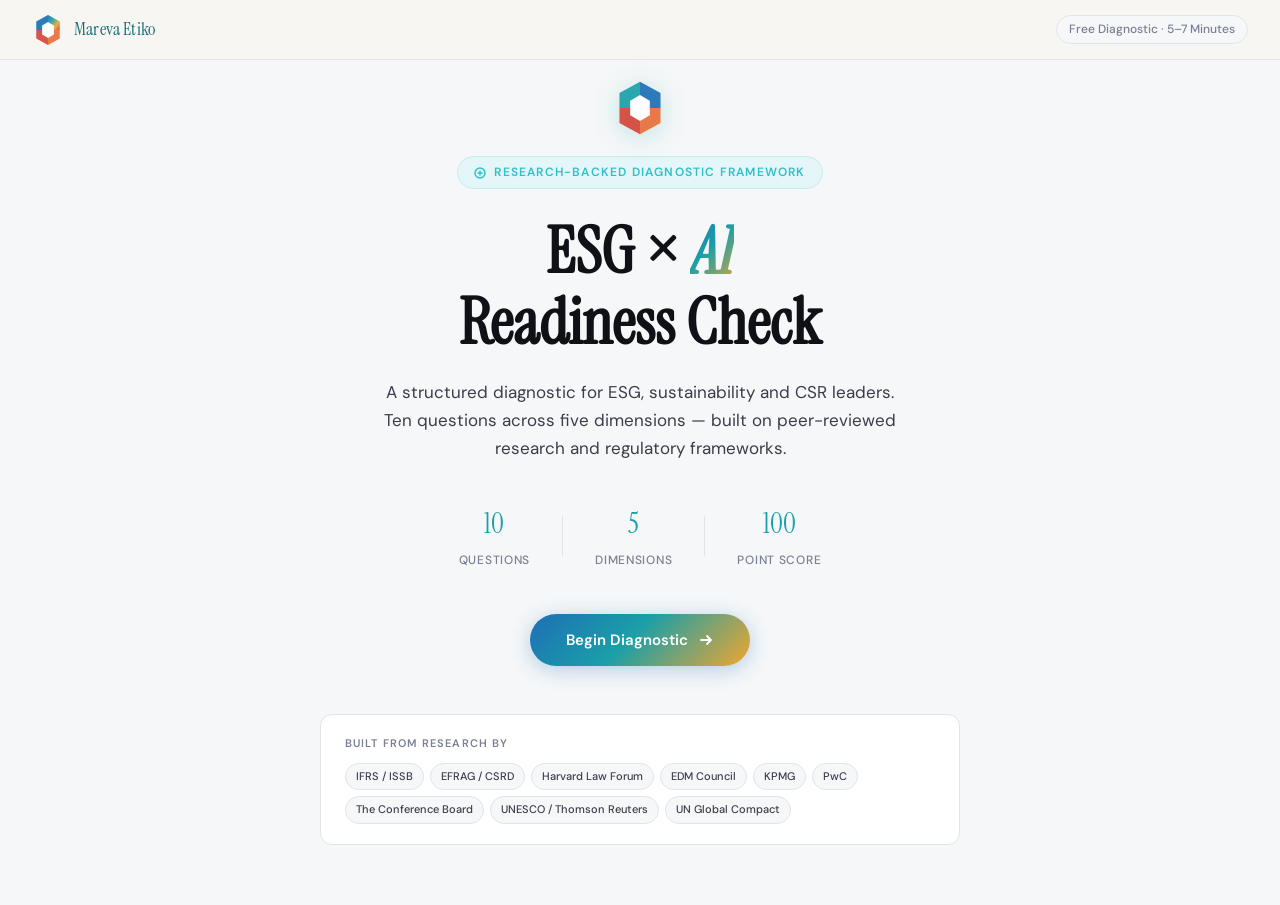
==== index.html @ 17d23d25 "Update print statement to reflect farewell message" ====
<!DOCTYPE html>
<html lang="en">
<head>
<meta charset="UTF-8">
<meta name="viewport" content="width=device-width, initial-scale=1.0">
<title>ESG × AI Readiness Diagnostic | Mareva Etiko</title>
<link rel="preconnect" href="https://fonts.googleapis.com">
<link rel="preconnect" href="https://fonts.gstatic.com" crossorigin>
<link href="https://fonts.googleapis.com/css2?family=Instrument+Serif:ital@0;1&family=DM+Sans:wght@300;400;500;600&display=swap" rel="stylesheet">
<style>
 :root {
   /* Mareva Etiko brand palette extracted from logo */
   --me-teal:    #1a9fa8;
   --me-blue:    #1e6fb5;
   --me-orange:  #e8703a;
   --me-red:     #d63c2f;
   --me-amber:   #f0a630;
 
   --ink:        #0f1117;
   --ink-soft:   #3a3d4a;
   --ink-muted:  #7a7f92;
   --bg:         #f5f7f8;
   --bg-card:    #ffffff;
 
   --accent:       #126e75;
   --accent-mid:   #1a9fa8;
   --accent-light: #2fc0cb;
   --accent-pale:  #e4f6f7;
   --accent-pale2: #c2ecee;
 
   --warm:         #d4611a;
   --warm-mid:     #e8703a;
   --warm-pale:    #fdf0e8;
   --warm-pale2:   #f9d4bc;
 
   --gold:      #d48a0c;
   --gold-pale: #fdf6dc;
   --red:       #d63c2f;
   --red-pale:  #fdf0ee;
 
   --border:      #e0e4e8;
   --border-soft: #eaecef;
   --radius:    12px;
   --radius-sm: 8px;
   --shadow:    0 2px 16px rgba(15,17,23,0.07);
   --shadow-lg: 0 8px 40px rgba(15,17,23,0.12);
 
   --grad: linear-gradient(135deg, #1e6fb5 0%, #1a9fa8 45%, #f0a630 100%);
   --grad-warm: linear-gradient(135deg, #f0a630 0%, #e8703a 60%, #d63c2f 100%);
 }
 
 *, *::before, *::after { box-sizing: border-box; margin: 0; padding: 0; }
 
 body {
   font-family: 'DM Sans', sans-serif;
   background: var(--bg);
   color: var(--ink);
   min-height: 100vh;
   line-height: 1.6;
   -webkit-font-smoothing: antialiased;
 }
 
 /* ─── NAV ─── */
 nav {
   position: fixed; top: 0; left: 0; right: 0; z-index: 100;
   background: rgba(247,246,242,0.92);
   backdrop-filter: blur(12px);
   border-bottom: 1px solid var(--border);
   padding: 0 32px;
   height: 60px;
   display: flex; align-items: center; justify-content: space-between;
 }
 .nav-logo-wrap {
   display: flex; align-items: center; gap: 10px;
 }
 .nav-logo {
   font-family: 'Instrument Serif', serif;
   font-size: 18px;
   color: var(--accent);
   letter-spacing: 0.01em;
 }
 .nav-badge {
   font-size: 12px;
   font-weight: 500;
   color: var(--ink-muted);
   background: var(--bg);
   border: 1px solid var(--border);
   padding: 4px 12px;
   border-radius: 20px;
 }
 
 /* ─── SCREENS ─── */
 .screen { display: none; min-height: 100vh; padding-top: 60px; }
 .screen.active { display: flex; flex-direction: column; }
 
 /* ─── LANDING ─── */
 #screen-landing {
   align-items: center; justify-content: center;
   padding: 80px 24px 60px;
 }
 .landing-inner {
   max-width: 640px; width: 100%; text-align: center;
 }
 .landing-logo-mark {
   display: flex; justify-content: center; margin-bottom: 20px;
 }
 .landing-logo-mark svg {
   filter: drop-shadow(0 4px 12px rgba(26,159,168,0.25));
 }
 .landing-eyebrow {
   display: inline-flex; align-items: center; gap: 8px;
   font-size: 12px; font-weight: 600; letter-spacing: 0.1em;
   text-transform: uppercase; color: var(--accent-light);
   background: var(--accent-pale); border: 1px solid var(--accent-pale2);
   padding: 6px 16px; border-radius: 20px; margin-bottom: 28px;
 }
 .landing-title {
   font-family: 'Instrument Serif', serif;
   font-size: clamp(40px, 7vw, 64px);
   line-height: 1.1;
   color: var(--ink);
   margin-bottom: 20px;
 }
 .landing-title em { font-style: italic; color: var(--accent-mid); background: var(--grad); -webkit-background-clip: text; -webkit-text-fill-color: transparent; background-clip: text; }
 .landing-subtitle {
   font-size: 17px;
   color: var(--ink-soft);
   max-width: 520px;
   margin: 0 auto 40px;
   line-height: 1.65;
 }
 .landing-stats {
   display: flex; justify-content: center; gap: 32px; flex-wrap: wrap;
   margin-bottom: 44px;
 }
 .stat {
   display: flex; flex-direction: column; align-items: center; gap: 4px;
 }
 .stat-num {
   font-family: 'Instrument Serif', serif;
   font-size: 28px; color: var(--accent-mid);
 }
 .stat-label { font-size: 12px; color: var(--ink-muted); font-weight: 500; text-transform: uppercase; letter-spacing: 0.06em; }
 .stat-divider { width: 1px; height: 40px; background: var(--border); align-self: center; }
 
 .btn-primary {
   display: inline-flex; align-items: center; gap: 10px;
   background: var(--grad);
   color: #fff;
   font-family: 'DM Sans', sans-serif;
   font-size: 15px; font-weight: 600;
   padding: 16px 36px; border-radius: 50px;
   border: none; cursor: pointer;
   transition: opacity 0.2s, transform 0.15s, box-shadow 0.2s;
   box-shadow: 0 4px 20px rgba(26,111,181,0.3);
   text-decoration: none;
 }
 .btn-primary:hover { opacity: 0.88; transform: translateY(-1px); box-shadow: 0 6px 28px rgba(26,111,181,0.38); }
 .btn-primary svg { transition: transform 0.2s; }
 .btn-primary:hover svg { transform: translateX(3px); }
 
 .landing-research {
   margin-top: 48px;
   padding: 20px 24px;
   background: var(--bg-card);
   border: 1px solid var(--border);
   border-radius: var(--radius);
   text-align: left;
 }
 .landing-research-label {
   font-size: 11px; font-weight: 600; letter-spacing: 0.1em;
   text-transform: uppercase; color: var(--ink-muted); margin-bottom: 10px;
 }
 .source-pills { display: flex; flex-wrap: wrap; gap: 6px; }
 .source-pill {
   font-size: 11px; font-weight: 500;
   background: var(--bg); border: 1px solid var(--border);
   color: var(--ink-soft);
   padding: 4px 10px; border-radius: 20px;
 }
 
 /* ─── QUIZ ─── */
 #screen-quiz {
   align-items: center; justify-content: center;
   padding: 80px 24px 60px;
 }
 .quiz-shell {
   max-width: 680px; width: 100%;
 }
 .quiz-progress-bar-wrap {
   margin-bottom: 32px;
 }
 .quiz-progress-meta {
   display: flex; justify-content: space-between; align-items: center;
   margin-bottom: 10px;
 }
 .quiz-progress-label {
   font-size: 13px; font-weight: 600; color: var(--ink-muted);
   text-transform: uppercase; letter-spacing: 0.07em;
 }
 .quiz-progress-count {
   font-family: 'Instrument Serif', serif;
   font-size: 22px; color: var(--accent);
 }
 .progress-track {
   height: 4px; background: var(--border); border-radius: 2px; overflow: hidden;
 }
 .progress-fill {
   height: 100%; background: var(--grad); border-radius: 2px;
   transition: width 0.4s ease;
 }
 
 .quiz-card {
   background: var(--bg-card);
   border: 1px solid var(--border);
   border-radius: 18px;
   padding: 40px;
   box-shadow: var(--shadow);
   animation: fadeUp 0.35s ease both;
 }
 @keyframes fadeUp {
   from { opacity: 0; transform: translateY(14px); }
   to   { opacity: 1; transform: translateY(0); }
 }
 
 .q-dimension {
   display: inline-flex; align-items: center; gap: 6px;
   font-size: 11px; font-weight: 700; letter-spacing: 0.1em;
   text-transform: uppercase; color: var(--accent);
   background: var(--accent-pale); padding: 4px 12px; border-radius: 20px;
   margin-bottom: 20px;
 }
 .q-text {
   font-family: 'Instrument Serif', serif;
   font-size: 22px; line-height: 1.35; color: var(--ink);
   margin-bottom: 8px;
 }
 .q-subtext {
   font-size: 14px; color: var(--ink-muted); margin-bottom: 28px; line-height: 1.55;
 }
 .q-research-cite {
   display: flex; align-items: flex-start; gap: 7px;
   font-size: 11.5px; color: var(--ink-muted); line-height: 1.55;
   background: var(--bg); border: 1px solid var(--border-soft);
   border-radius: var(--radius-sm); padding: 10px 14px;
   margin-bottom: 24px;
 }
 .q-research-cite svg { flex-shrink: 0; margin-top: 1px; color: var(--accent-mid); }
 
 .options-list { display: flex; flex-direction: column; gap: 10px; margin-bottom: 32px; }
 .option-btn {
   display: flex; align-items: flex-start; gap: 14px;
   background: var(--bg); border: 1.5px solid var(--border);
   border-radius: var(--radius); padding: 16px 18px;
   cursor: pointer; text-align: left;
   transition: border-color 0.15s, background 0.15s, box-shadow 0.15s;
   font-family: 'DM Sans', sans-serif;
 }
 .option-btn:hover { border-color: var(--accent-mid); background: var(--accent-pale); }
 .option-btn.selected {
   border-color: var(--accent-mid); background: var(--accent-pale);
   box-shadow: 0 0 0 3px rgba(26,159,168,0.14);
 }
 .option-score {
   flex-shrink: 0;
   width: 28px; height: 28px; border-radius: 50%;
   background: var(--bg-card); border: 1.5px solid var(--border);
   display: flex; align-items: center; justify-content: center;
   font-size: 12px; font-weight: 700; color: var(--ink-muted);
   transition: background 0.15s, border-color 0.15s, color 0.15s;
   margin-top: 1px;
 }
 .option-btn.selected .option-score {
   background: var(--grad); border-color: var(--accent-mid); color: #fff;
 }
 .option-text { font-size: 14px; color: var(--ink-soft); line-height: 1.5; }
 .option-text strong { color: var(--ink); font-weight: 600; display: block; margin-bottom: 2px; }
 
 
 
 .dim-transition {
   display: none;
   align-items: center; gap: 10px;
   background: var(--accent-pale); border: 1px solid var(--accent-pale2);
   border-radius: var(--radius-sm); padding: 10px 14px;
   margin-bottom: 20px; font-size: 13px; color: var(--accent); font-weight: 500;
 }
 .dim-transition.visible { display: flex; }
 .dim-transition-dot {
   width: 8px; height: 8px; border-radius: 50%; background: var(--accent-light); flex-shrink: 0;
 }
 
 .quiz-nav { display: flex; justify-content: space-between; align-items: center; }
 .btn-back {
   display: flex; align-items: center; gap: 6px;
   background: transparent; border: 1.5px solid var(--border);
   border-radius: 50px; padding: 12px 24px;
   font-family: 'DM Sans', sans-serif; font-size: 14px; font-weight: 500;
   color: var(--ink-soft); cursor: pointer;
   transition: border-color 0.15s, color 0.15s;
 }
 .btn-back:hover { border-color: var(--ink-soft); color: var(--ink); }
 .btn-next {
   display: flex; align-items: center; gap: 8px;
   background: var(--grad); color: #fff;
   border: none; border-radius: 50px; padding: 14px 32px;
   font-family: 'DM Sans', sans-serif; font-size: 15px; font-weight: 600;
   cursor: pointer; opacity: 0.4; pointer-events: none;
   transition: opacity 0.2s, background 0.2s, transform 0.15s;
 }
 .btn-next.ready { opacity: 1; pointer-events: all; }
 .btn-next.ready:hover { opacity: 0.88; transform: translateY(-1px); }
 
 /* ─── GATE ─── */
 #screen-gate {
   align-items: center; justify-content: center;
   padding: 80px 24px 60px;
 }
 .gate-card {
   max-width: 520px; width: 100%;
   background: var(--bg-card); border: 1px solid var(--border);
   border-radius: 18px; padding: 44px 40px;
   box-shadow: var(--shadow);
   animation: fadeUp 0.35s ease both;
 }
 .gate-eyebrow {
   font-size: 11px; font-weight: 700; letter-spacing: 0.1em;
   text-transform: uppercase; color: var(--accent);
   margin-bottom: 14px;
 }
 .gate-title {
   font-family: 'Instrument Serif', serif;
   font-size: 28px; color: var(--ink); margin-bottom: 8px;
 }
 .gate-subtitle { font-size: 14px; color: var(--ink-muted); margin-bottom: 28px; line-height: 1.55; }
 
 .form-row { display: grid; grid-template-columns: 1fr 1fr; gap: 14px; margin-bottom: 14px; }
 .form-group { display: flex; flex-direction: column; gap: 6px; margin-bottom: 14px; }
 .form-group label { font-size: 13px; font-weight: 600; color: var(--ink-soft); }
 .form-group input, .form-group select {
   background: var(--bg); border: 1.5px solid var(--border);
   border-radius: var(--radius-sm); padding: 12px 14px;
   font-family: 'DM Sans', sans-serif; font-size: 14px; color: var(--ink);
   transition: border-color 0.15s;
   -webkit-appearance: none;
 }
 .form-group input:focus, .form-group select:focus {
   outline: none; border-color: var(--accent-mid);
 }
 .form-consent {
   font-size: 12px; color: var(--ink-muted); line-height: 1.6;
   margin-bottom: 20px;
 }
 .form-consent a { color: var(--accent-light); text-decoration: none; }
 .form-error {
   font-size: 13px; color: var(--red);
   background: var(--red-pale); border: 1px solid #f5c6c0;
   padding: 10px 14px; border-radius: var(--radius-sm);
   margin-bottom: 14px; display: none;
 }
 .form-error.visible { display: block; }
 
 /* ─── RESULTS ─── */
 #screen-results { align-items: center; padding: 80px 16px 80px; }
 .results-inner { max-width: 1100px; width: 100%; }
 
 .results-header { text-align: center; margin-bottom: 44px; animation: fadeUp 0.4s ease both; }
 .results-eyebrow {
   font-size: 11px; font-weight: 700; letter-spacing: 0.1em;
   text-transform: uppercase; color: var(--accent); margin-bottom: 14px;
 }
 .results-name {
   font-family: 'Instrument Serif', serif;
   font-size: clamp(26px, 5vw, 38px); color: var(--ink); margin-bottom: 4px;
 }
 .results-org { font-size: 15px; color: var(--ink-muted); margin-bottom: 28px; }
 
 /* Score hero: ring + radar side by side */
 .score-hero {
   display: grid; grid-template-columns: 1fr 1fr; gap: 0;
   background: var(--bg-card); border: 1px solid var(--border);
   border-radius: 18px; overflow: hidden; box-shadow: var(--shadow);
   margin-bottom: 4px;
 }
 @media (max-width: 600px) { .score-hero { grid-template-columns: 1fr; } .form-row { grid-template-columns: 1fr; } }
 .score-hero-left {
   display: flex; flex-direction: column; align-items: center; justify-content: center;
   padding: 36px 24px; border-right: 1px solid var(--border);
 }
 .score-ring { position: relative; width: 160px; height: 160px; margin-bottom: 16px; }
 .score-ring svg { transform: rotate(-90deg); }
 .score-ring-track { fill: none; stroke: var(--border); stroke-width: 10; }
 .score-ring-fill {
   fill: none; stroke-width: 10; stroke-linecap: round;
   stroke-dasharray: 408; stroke-dashoffset: 408;
   transition: stroke-dashoffset 1.2s cubic-bezier(0.4,0,0.2,1);
 }
 .score-ring-center {
   position: absolute; inset: 0;
   display: flex; flex-direction: column; align-items: center; justify-content: center;
 }
 .score-num {
   font-family: 'Instrument Serif', serif; font-size: 44px; line-height: 1; color: var(--accent-mid);
 }
 .score-denom { font-size: 13px; color: var(--ink-muted); font-weight: 500; }
 .score-level-badge {
   font-size: 12px; font-weight: 700; letter-spacing: 0.06em;
   text-transform: uppercase; padding: 5px 16px; border-radius: 20px; margin-bottom: 8px;
 }
 .score-level-desc { font-size: 13px; color: var(--ink-muted); text-align: center; line-height: 1.6; max-width: 200px; }
 
 /* Radar chart */
 .score-hero-right {
   display: flex; flex-direction: column; align-items: center; justify-content: center;
   padding: 28px 20px;
 }
 .radar-title {
   font-size: 11px; font-weight: 700; letter-spacing: 0.08em; text-transform: uppercase;
   color: var(--ink-muted); margin-bottom: 12px; text-align: center;
 }
 #radar-svg { overflow: visible; display: block; }
 .score-hero-right { overflow: visible; }
 
 /* Dimension narrative cards */
 .dim-narratives { display: flex; flex-direction: column; gap: 12px; margin-bottom: 4px; animation: fadeUp 0.5s 0.1s ease both; }
 .dim-narrative-card {
   background: var(--bg-card); border: 1px solid var(--border);
   border-radius: var(--radius); padding: 20px 22px;
   box-shadow: var(--shadow); display: grid;
   grid-template-columns: auto 1fr auto; gap: 16px; align-items: start;
 }
 .dim-narrative-icon {
   width: 40px; height: 40px; border-radius: 10px;
   display: flex; align-items: center; justify-content: center; flex-shrink: 0;
 }
 .dim-narrative-icon svg { width: 20px; height: 20px; }
 .dim-narrative-body { min-width: 0; }
 .dim-narrative-name { font-size: 12px; font-weight: 700; text-transform: uppercase; letter-spacing: 0.07em; color: var(--ink-muted); margin-bottom: 3px; }
 .dim-narrative-insight { font-size: 14px; color: var(--ink-soft); line-height: 1.55; }
 .dim-narrative-score {
   display: flex; flex-direction: column; align-items: center; flex-shrink: 0; width: 64px;
 }
 .dim-narrative-pct { font-family: 'Instrument Serif', serif; font-size: 26px; line-height: 1; text-align: center; width: 100%; }
 .dim-narrative-bar-wrap { width: 60px; margin-top: 8px; }
 .dim-narrative-bar-track { height: 4px; background: var(--border); border-radius: 2px; overflow: hidden; position: relative; min-height: 4px; }
 .dim-narrative-bar-fill { height: 100%; border-radius: 2px; transition: width 1s ease; }
 .dim-narrative-benchmark {
   position: absolute; top: -4px; width: 2px; height: 12px;
   background: var(--ink-muted); opacity: 0.5; border-radius: 1px;
 }
 
 /* Heatmap */
 .heatmap-card {
   background: var(--bg-card); border: 1px solid var(--border);
   border-radius: var(--radius); overflow: hidden; box-shadow: var(--shadow);
   margin-bottom: 4px; animation: fadeUp 0.5s 0.15s ease both;
 }
 .heatmap-header {
   padding: 16px 20px; border-bottom: 1px solid var(--border);
   display: flex; justify-content: space-between; align-items: center;
 }
 .heatmap-title { font-family: 'Instrument Serif', serif; font-size: 17px; color: var(--ink); }
 .heatmap-legend { display: flex; align-items: center; gap: 12px; }
 .legend-item { display: flex; align-items: center; gap: 5px; font-size: 11px; color: var(--ink-muted); font-weight: 500; }
 .legend-dot { width: 8px; height: 8px; border-radius: 50%; }
 .heatmap-row {
   display: grid;
   grid-template-columns: 90px 1fr 152px;
   padding: 12px 20px; border-bottom: 1px solid var(--border-soft);
   align-items: center; gap: 14px;
   transition: background 0.15s;
 }
 .heatmap-row:last-child { border-bottom: none; }
 .heatmap-row:hover { background: var(--bg); }
 .heatmap-dim-tag {
   font-size: 10px; font-weight: 700; letter-spacing: 0.07em; text-transform: uppercase;
   padding: 3px 8px; border-radius: 4px; white-space: nowrap;
   display: inline-block; text-align: center; width: 90px;
 }
 .heatmap-q-text { font-size: 13px; color: var(--ink-soft); line-height: 1.4; }
 .heatmap-score-cell { display: flex; align-items: center; gap: 8px; justify-content: flex-end; }
 .heatmap-dots { display: flex; gap: 3px; flex-shrink: 0; }
 .heatmap-dot { width: 10px; height: 10px; border-radius: 50%; flex-shrink: 0; }
 .heatmap-score-label { font-size: 12px; font-weight: 700; width: 72px; text-align: left; }
 
 /* Next steps */
 .next-steps-card {
   background: var(--bg-card); border: 1px solid var(--border);
   border-radius: var(--radius); overflow: hidden; box-shadow: var(--shadow);
   margin-bottom: 4px; animation: fadeUp 0.5s 0.2s ease both;
 }
 .next-steps-header {
   padding: 16px 20px; border-bottom: 1px solid var(--border);
   display: flex; justify-content: space-between; align-items: center;
 }
 .next-steps-title { font-family: 'Instrument Serif', serif; font-size: 17px; color: var(--ink); }
 .next-step-item {
   padding: 18px 20px; border-bottom: 1px solid var(--border-soft);
   display: grid; grid-template-columns: auto 1fr; gap: 16px; align-items: start;
 }
 .next-step-item:last-child { border-bottom: none; }
 .next-step-num {
   width: 28px; height: 28px; border-radius: 50%; flex-shrink: 0;
   display: flex; align-items: center; justify-content: center;
   font-size: 12px; font-weight: 800; color: #fff;
 }
 .next-step-content {}
 .next-step-label { font-size: 11px; font-weight: 700; text-transform: uppercase; letter-spacing: 0.08em; color: var(--ink-muted); margin-bottom: 3px; }
 .next-step-action { font-size: 14px; font-weight: 600; color: var(--ink); margin-bottom: 4px; }
 .next-step-detail { font-size: 13px; color: var(--ink-muted); line-height: 1.55; }
 
 .section-label {
   font-size: 11px; font-weight: 700; letter-spacing: 0.1em;
   text-transform: uppercase; color: var(--ink-muted);
   margin-bottom: 12px; margin-top: 32px;
 }
 
 /* Mid-page download CTA */
 .mid-download-cta {
   display: flex; align-items: center; justify-content: space-between; gap: 24px;
   background: linear-gradient(135deg, #126e75 0%, #1a9fa8 100%);
   border-radius: 16px; padding: 28px 32px; margin: 32px 0;
   animation: fadeUp 0.5s 0.2s ease both;
 }
 .mid-download-left { flex: 1; }
 .mid-download-left div:first-child { color: rgba(255,255,255,0.7) !important; }
 .mid-download-left div:nth-child(2) { color: #fff !important; }
 .mid-download-left div:nth-child(3) { color: rgba(255,255,255,0.75) !important; }
 .btn-download-mid {
   display: flex; align-items: center; gap: 10px; flex-shrink: 0;
   background: #fff; color: var(--accent); border: none; border-radius: 50px;
   font-family: 'DM Sans', sans-serif; font-size: 14px; font-weight: 700;
   padding: 14px 28px; cursor: pointer;
   box-shadow: 0 4px 16px rgba(0,0,0,0.15);
   transition: transform 0.15s, box-shadow 0.15s;
 }
 .btn-download-mid:hover { transform: translateY(-1px); box-shadow: 0 6px 24px rgba(0,0,0,0.2); }
 
 /* Top companies benchmark */
 .top-companies-grid {
   display: grid; grid-template-columns: repeat(5, 1fr); gap: 12px;
   margin-bottom: 4px;
 }
 @media (max-width: 700px) { .top-companies-grid { grid-template-columns: 1fr 1fr; } }
 .top-co-card {
   background: var(--bg-card); border: 1px solid var(--border);
   border-radius: var(--radius); padding: 16px;
   box-shadow: var(--shadow); text-align: center;
 }
 .top-co-name { font-size: 11px; font-weight: 700; color: var(--ink-muted); text-transform: uppercase; letter-spacing: 0.06em; margin-bottom: 6px; }
 .top-co-score { font-family: 'Instrument Serif', serif; font-size: 28px; color: var(--accent-mid); line-height: 1; margin-bottom: 4px; }
 .top-co-label { font-size: 10px; color: var(--ink-muted); }
 .top-co-bar-track { height: 3px; background: var(--border); border-radius: 2px; overflow: hidden; margin-top: 8px; }
 .top-co-bar-fill { height: 100%; border-radius: 2px; background: var(--grad); transition: width 1s ease; }
 
 /* Wider results grid */
 .results-grid { display: grid; grid-template-columns: repeat(3, 1fr); gap: 16px; margin-bottom: 24px; animation: fadeUp 0.5s 0.1s ease both; }
 @media (max-width: 700px) { .results-grid { grid-template-columns: 1fr; } }
 
 .cta-card {
   background: var(--grad-warm); color: #fff;
   border-radius: 18px; padding: 36px 40px;
   text-align: center;
   animation: fadeUp 0.5s 0.3s ease both;
 }
 .cta-card h3 {
   font-family: 'Instrument Serif', serif; font-size: 26px; margin-bottom: 10px;
 }
 .cta-card p { font-size: 15px; opacity: 0.85; margin-bottom: 28px; line-height: 1.6; max-width: 480px; margin-left: auto; margin-right: auto; }
 .btn-cta-white {
   display: inline-flex; align-items: center; gap: 8px;
   background: #fff; color: var(--accent);
   border: none; border-radius: 50px;
   font-family: 'DM Sans', sans-serif; font-size: 15px; font-weight: 700;
   padding: 15px 34px; cursor: pointer;
   text-decoration: none;
   transition: transform 0.15s, box-shadow 0.15s;
   box-shadow: 0 4px 16px rgba(0,0,0,0.15);
 }
 .btn-cta-white:hover { transform: translateY(-2px); box-shadow: 0 8px 24px rgba(0,0,0,0.2); }
 .cta-email { font-size: 13px; opacity: 0.7; margin-top: 16px; }
 .cta-email a { color: #fff; }
 
 .section-label {
   font-size: 11px; font-weight: 700; letter-spacing: 0.1em;
   text-transform: uppercase; color: var(--ink-muted);
   margin-bottom: 14px; margin-top: 36px;
 }
 
 .btn-print {
   display: flex; align-items: center; gap: 8px;
   background: transparent; border: 1.5px solid var(--border);
   border-radius: 50px; padding: 12px 24px;
   font-family: 'DM Sans', sans-serif; font-size: 13px; font-weight: 500;
   color: var(--ink-muted); cursor: pointer;
   transition: border-color 0.15s, color 0.15s;
   margin: 24px auto 0;
 }
 .btn-print:hover { border-color: var(--ink-soft); color: var(--ink); }
 
 .footer {
   text-align: center; padding: 32px 24px;
   font-size: 12px; color: var(--ink-muted);
   border-top: 1px solid var(--border-soft);
   margin-top: 20px;
 }
 
 /* color helpers */
 .c-green { color: var(--accent-mid); }
 .c-gold { color: var(--gold); }
 .c-orange { color: #d4700a; }
 .c-red { color: var(--red); }
 .bg-green-pale { background: var(--accent-pale); color: var(--accent); border: 1px solid var(--accent-pale2); }
 .bg-gold-pale { background: var(--gold-pale); color: #8a6e00; border: 1px solid #f0dfa0; }
 .bg-orange-pale { background: #fef3e8; color: #b05c00; border: 1px solid #f5d4a8; }
 .bg-red-pale { background: var(--red-pale); color: var(--red); border: 1px solid #f5c6c0; }
 .stroke-green { stroke: var(--accent-mid); }
 .stroke-gold { stroke: var(--gold); }
 .stroke-orange { stroke: #d4700a; }
 .stroke-red { stroke: var(--red); }
 .fill-green { background: var(--accent-mid); }
 .fill-gold { background: var(--gold); }
 .fill-orange { background: #d4700a; }
 .fill-red { background: var(--red); }
 
 @media print {
   nav, .btn-print, .cta-card, #followup-modal { display: none !important; }
   .screen { padding-top: 0; }
   #screen-results { display: flex !important; }
   body { background: #fff; }
   .results-inner { max-width: 100%; }
   .score-hero { page-break-inside: avoid; }
   .dim-narrative-card, .heatmap-card, .next-steps-card { page-break-inside: avoid; box-shadow: none; border: 1px solid #ddd; }
   .section-label { margin-top: 20px; }
   .score-ring-fill { stroke-dashoffset: var(--dash-offset, 408); }
 }
</style>
</head>
<body>
 
<nav>
 <div class="nav-logo-wrap" onclick="goHome()" style="cursor:pointer;" title="Back to home">
   <svg width="32" height="32" viewBox="0 0 120 120" fill="none" xmlns="http://www.w3.org/2000/svg" aria-label="Mareva Etiko logo">
     <defs>
       <linearGradient id="g1" x1="0%" y1="0%" x2="100%" y2="100%">
         <stop offset="0%"   stop-color="#1e6fb5"/>
         <stop offset="35%"  stop-color="#1a9fa8"/>
         <stop offset="70%"  stop-color="#f0a630"/>
         <stop offset="100%" stop-color="#d63c2f"/>
       </linearGradient>
       <linearGradient id="g2" x1="100%" y1="0%" x2="0%" y2="100%">
         <stop offset="0%"   stop-color="#d63c2f"/>
         <stop offset="50%"  stop-color="#e8703a"/>
         <stop offset="100%" stop-color="#1a9fa8"/>
       </linearGradient>
     </defs>
     <!-- Outer hexagon segments approximated as filled hex with cutout -->
     <path d="M60 4 L104 28 L104 92 L60 116 L16 92 L16 28 Z" fill="url(#g1)" opacity="0.15"/>
     <!-- Bold coloured ring segments -->
     <path d="M60 4 L104 28 L104 60 L60 60 Z" fill="url(#g1)" opacity="0.9"/>
     <path d="M60 60 L104 60 L104 92 L60 116 Z" fill="#e8703a" opacity="0.9"/>
     <path d="M60 60 L60 116 L16 92 L16 60 Z" fill="#d63c2f" opacity="0.85"/>
     <path d="M16 60 L16 28 L60 4 L60 60 Z" fill="#1e6fb5" opacity="0.9"/>
     <!-- White hexagon cutout -->
     <path d="M60 30 L82 43 L82 77 L60 90 L38 77 L38 43 Z" fill="white"/>
   </svg>
   <span class="nav-logo">Mareva Etiko</span>
 </div>
 <span class="nav-badge">Free Diagnostic · 5–7 Minutes</span>
</nav>
 
<!-- ════════════════ LANDING ════════════════ -->
<div id="screen-landing" class="screen active">
 <div class="landing-inner">
   <div class="landing-logo-mark">
     <svg width="56" height="56" viewBox="0 0 120 120" fill="none" xmlns="http://www.w3.org/2000/svg">
       <defs>
         <linearGradient id="lg1" x1="0%" y1="0%" x2="100%" y2="100%">
           <stop offset="0%"   stop-color="#1e6fb5"/>
           <stop offset="35%"  stop-color="#1a9fa8"/>
           <stop offset="70%"  stop-color="#f0a630"/>
           <stop offset="100%" stop-color="#d63c2f"/>
         </linearGradient>
       </defs>
       <path d="M60 4 L104 28 L104 60 L60 60 Z" fill="#1e6fb5" opacity="0.92"/>
       <path d="M60 60 L104 60 L104 92 L60 116 Z" fill="#e8703a" opacity="0.92"/>
       <path d="M60 60 L60 116 L16 92 L16 60 Z" fill="#d63c2f" opacity="0.88"/>
       <path d="M16 60 L16 28 L60 4 L60 60 Z" fill="#1a9fa8" opacity="0.92"/>
       <path d="M60 32 L81 44.5 L81 75.5 L60 88 L39 75.5 L39 44.5 Z" fill="white"/>
     </svg>
   </div>
   <div class="landing-eyebrow">
     <svg width="12" height="12" viewBox="0 0 12 12" fill="none"><circle cx="6" cy="6" r="5" stroke="currentColor" stroke-width="1.5"/><path d="M6 4v4M4 6h4" stroke="currentColor" stroke-width="1.5" stroke-linecap="round"/></svg>
     Research-Backed Diagnostic Framework
   </div>
   <h1 class="landing-title">ESG × <em>AI</em><br>Readiness Check</h1>
   <p class="landing-subtitle">A structured diagnostic for ESG, sustainability and CSR leaders. Ten questions across five dimensions — built on peer-reviewed research and regulatory frameworks.</p>
 
   <div class="landing-stats">
     <div class="stat">
       <span class="stat-num">10</span>
       <span class="stat-label">Questions</span>
     </div>
     <div class="stat-divider"></div>
     <div class="stat">
       <span class="stat-num">5</span>
       <span class="stat-label">Dimensions</span>
     </div>
     <div class="stat-divider"></div>
     <div class="stat">
       <span class="stat-num">100</span>
       <span class="stat-label">Point Score</span>
     </div>
   </div>
 
   <button class="btn-primary" onclick="startQuiz()">
     Begin Diagnostic
     <svg width="16" height="16" viewBox="0 0 16 16" fill="none"><path d="M3 8h10M9 4l4 4-4 4" stroke="currentColor" stroke-width="1.8" stroke-linecap="round" stroke-linejoin="round"/></svg>
   </button>
 
   <div class="landing-research">
     <div class="landing-research-label">Built from research by</div>
     <div class="source-pills">
       <span class="source-pill">IFRS / ISSB</span>
       <span class="source-pill">EFRAG / CSRD</span>
       <span class="source-pill">Harvard Law Forum</span>
       <span class="source-pill">EDM Council</span>
       <span class="source-pill">KPMG</span>
       <span class="source-pill">PwC</span>
       <span class="source-pill">The Conference Board</span>
       <span class="source-pill">UNESCO / Thomson Reuters</span>
       <span class="source-pill">UN Global Compact</span>
     </div>
   </div>
 </div>
</div>
 
<!-- ════════════════ QUIZ ════════════════ -->
<div id="screen-quiz" class="screen">
 <div class="quiz-shell">
   <div class="quiz-progress-bar-wrap">
     <div class="quiz-progress-meta">
       <span class="quiz-progress-label" id="q-dimension-label">—</span>
       <span class="quiz-progress-count" id="q-counter">1 / 10</span>
     </div>
     <div class="progress-track">
       <div class="progress-fill" id="progress-fill" style="width:10%"></div>
     </div>
   </div>
   <div class="quiz-card" id="quiz-card">
     <div class="dim-transition" id="dim-transition">
       <div class="dim-transition-dot"></div>
       <span id="dim-transition-text">—</span>
     </div>
     <div class="q-dimension" id="q-dimension">—</div>
     <div class="q-text" id="q-text">—</div>
     <div class="q-subtext" id="q-subtext">—</div>
     <div class="options-list" id="options-list"></div>
 
     <div class="quiz-nav">
       <button class="btn-back" id="btn-back" onclick="goBack()">
         <svg width="14" height="14" viewBox="0 0 14 14" fill="none"><path d="M9 2L3 7l6 5" stroke="currentColor" stroke-width="1.8" stroke-linecap="round" stroke-linejoin="round"/></svg>
         Back
       </button>
       <button class="btn-next" id="btn-next" onclick="goNext()">
         Next
         <svg width="14" height="14" viewBox="0 0 14 14" fill="none"><path d="M3 7h8M7 3l4 4-4 4" stroke="currentColor" stroke-width="1.8" stroke-linecap="round" stroke-linejoin="round"/></svg>
       </button>
     </div>
   </div>
 </div>
</div>
 
<!-- ════════════════ GATE ════════════════ -->
<div id="screen-gate" class="screen">
 <div class="gate-card">
   <div class="gate-eyebrow">Almost There</div>
   <h2 class="gate-title">Personalise your report card</h2>
   <p class="gate-subtitle">Enter your details to receive your ESG × AI Readiness score and a tailored summary of your organisation's readiness gaps.</p>
   <div class="form-error" id="form-error">Please complete all required fields.</div>
   <div class="form-row">
     <div class="form-group">
       <label>First Name *</label>
       <input type="text" id="f-first" placeholder="Jane">
     </div>
     <div class="form-group">
       <label>Last Name *</label>
       <input type="text" id="f-last" placeholder="Smith">
     </div>
   </div>
   <div class="form-group">
     <label>Work Email *</label>
     <input type="email" id="f-email" placeholder="jane@company.com">
   </div>
   <div class="form-group">
     <label>Organisation *</label>
     <input type="text" id="f-org" placeholder="Company name">
   </div>
   <input type="hidden" id="f-title" value="">
   <input type="hidden" id="f-size" value="">
 
   <p class="form-consent">By submitting this form, you agree to Mareva Etiko contacting you with your results and relevant insights. Your data is handled in accordance with our <a href="#">Privacy Policy</a>. We do not share your information with third parties.</p>
   <button class="btn-primary" style="width:100%;justify-content:center;" onclick="submitGate()">
     View My Report Card
     <svg width="16" height="16" viewBox="0 0 16 16" fill="none"><path d="M3 8h10M9 4l4 4-4 4" stroke="currentColor" stroke-width="1.8" stroke-linecap="round" stroke-linejoin="round"/></svg>
   </button>
 </div>
</div>
 
<!-- ════════════════ RESULTS ════════════════ -->
<div id="screen-results" class="screen">
 <div class="results-inner">
 
   <!-- ── Retake banner ── -->
   <div id="retake-banner" style="display:none;background:var(--accent-pale);border:1px solid var(--accent-pale2);border-radius:var(--radius);padding:16px 20px;margin-bottom:20px;animation:fadeUp 0.4s ease both;">
     <div style="font-size:11px;font-weight:700;letter-spacing:0.08em;text-transform:uppercase;color:var(--accent);margin-bottom:6px;">Progress Since Last Assessment</div>
     <div id="retake-text" style="font-size:14px;color:var(--ink-soft);line-height:1.5;"></div>
   </div>
 
   <!-- ── Score hero ── -->
   <div class="results-header">
     <div class="results-eyebrow">ESG × AI Readiness Report Card</div>
     <h2 class="results-name" id="r-name">—</h2>
     <div class="results-org" id="r-org">—</div>
 
     <div class="score-hero">
       <div class="score-hero-left">
         <div class="score-ring">
           <svg viewBox="0 0 140 140" width="160" height="160">
             <defs>
               <linearGradient id="ring-grad" x1="0%" y1="0%" x2="100%" y2="100%">
                 <stop offset="0%" stop-color="#1e6fb5"/>
                 <stop offset="45%" stop-color="#1a9fa8"/>
                 <stop offset="100%" stop-color="#f0a630"/>
               </linearGradient>
             </defs>
             <circle class="score-ring-track" cx="70" cy="70" r="65"/>
             <circle class="score-ring-fill" id="score-ring-fill" cx="70" cy="70" r="65"/>
           </svg>
           <div class="score-ring-center">
             <span class="score-num" id="r-score">—</span>
             <span class="score-denom">/ 100</span>
           </div>
         </div>
         <span class="score-level-badge" id="r-level-badge">—</span>
         <p class="score-level-desc" id="r-level-desc">—</p>
       </div>
       <div class="score-hero-right">
         <div class="radar-title">Readiness by Dimension</div>
         <svg id="radar-svg" width="240" height="220" viewBox="0 0 240 220"></svg>
       </div>
     </div>
   </div>
 
   <!-- ── Mid-page download CTA — shown near top so it's seen before scrolling ── -->
   <div class="mid-download-cta" id="mid-download-cta">
     <div class="mid-download-left">
       <div style="font-size:11px;font-weight:700;letter-spacing:0.1em;text-transform:uppercase;color:rgba(255,255,255,0.7);margin-bottom:6px;">Want the full picture?</div>
       <div style="font-family:'Instrument Serif',serif;font-size:20px;color:#fff;margin-bottom:4px;">Find more in your detailed report</div>
       <div style="font-size:13px;color:rgba(255,255,255,0.75);line-height:1.55;">Includes maturity roadmap, gap severity analysis, sector benchmarks, full methodology, citations, and scientific framework.</div>
     </div>
     <button class="btn-download-mid" onclick="downloadReport()">
       <svg width="16" height="16" viewBox="0 0 16 16" fill="none"><path d="M8 2v9M5 8l3 3 3-3M2 12v1a1 1 0 001 1h10a1 1 0 001-1v-1" stroke="currentColor" stroke-width="1.8" stroke-linecap="round" stroke-linejoin="round"/></svg>
       Download Full Report
     </button>
   </div>
 
   <!-- ── Top companies benchmark bar ── -->
   <div id="top-companies-bar" style="animation:fadeUp 0.4s 0.05s ease both"></div>
 
   <!-- ── Dimension insight cards (condensed) ── -->
   <div class="section-label">Readiness by Dimension</div>
   <div class="dim-narratives" id="dim-narratives"></div>
 
   <!-- ── Score heatmap ── -->
   <div class="section-label">Score Heatmap</div>
   <div class="heatmap-card" id="heatmap-card"></div>
 
   <!-- ── Top 3 next steps only ── -->
   <div class="section-label">Your Top 3 Priority Actions</div>
   <div class="next-steps-card" id="next-steps-card"></div>
 
   <!-- ── CTA card ── -->
   <div class="cta-card" style="margin-top:8px">
     <h3>Ready for the Full Audit?</h3>
     <p>This diagnostic is your starting point. The Mareva Etiko ESG × AI Readiness Audit goes deeper — mapping your organisation's specific gaps, benchmarking against sector peers and delivering a 90-day activation roadmap.</p>
     <button class="btn-cta-white" onclick="sendDiscoveryEmail()">
       Request a Discovery Call
       <svg width="14" height="14" viewBox="0 0 14 14" fill="none"><path d="M3 7h8M7 3l4 4-4 4" stroke="currentColor" stroke-width="1.8" stroke-linecap="round" stroke-linejoin="round"/></svg>
     </button>
     <div class="cta-email">Or email us directly: <button onclick="sendEmail()" style="background:none;border:none;color:#fff;text-decoration:underline;cursor:pointer;font-size:13px;opacity:0.85;padding:0;font-family:inherit;">hello@marevaetiko.com</button></div>
   </div>
 
   <!-- ── Bottom download ── -->
   <button class="btn-print" onclick="downloadReport()">
     <svg width="14" height="14" viewBox="0 0 14 14" fill="none"><path d="M7 2v7M4 6l3 3 3-3M2 10v1a1 1 0 001 1h8a1 1 0 001-1v-1" stroke="currentColor" stroke-width="1.4" stroke-linecap="round" stroke-linejoin="round"/></svg>
     Download Full Report Card
   </button>
 
   <div class="footer">© 2026 Mareva Etiko. This diagnostic provides a high-level indication of readiness only. Full methodology and citations available in the downloadable report.</div>
 </div>
</div>
 
<script>
/* ═══════════════════════════════════════════════════
  DATA
═══════════════════════════════════════════════════ */
const DIMENSIONS = [
 "Data Infrastructure & Quality",
 "Governance & Accountability",
 "Regulatory & Reporting Readiness",
 "Strategy & Integration",
 "Technology & AI Literacy"
];
 
const QUESTIONS = [
 // ── Dimension 1: Data Infrastructure & Quality ──
 // Q1 weight 10 (Tier 2): Collection process is foundational but one step below
 // data quality — you can have a collection process and still have bad data.
 // Ranked below Q2 because process without quality has limited value.
 // Source: EDM Council Playbook (April 2024) identifies siloed, manual collection
 // as the primary barrier to scalable ESG reporting across all organisation sizes.
 // KPMG (2024 Sustainability Organisation Survey) found 47% of organisations still
 // rely on spreadsheets — confirming this is a widespread, measurable failure point.
 {
   id: 1,
   dimension: "Data Infrastructure & Quality",
   dimIndex: 0,
   weight: 10,
   tier: "Tier 2",
   text: "How would you describe the way your organisation currently collects and stores ESG data?",
   subtext: "Tests whether basic data infrastructure exists for reliable ESG reporting and AI use.",
   research: "EDM Council Playbook (April 2024): siloed, manual collection is the primary barrier to scalable ESG reporting. KPMG 2024 Sustainability Organisation Survey: 47% of organisations still rely on spreadsheets for ESG data management.",
   options: [
     { score: 1, label: "Fragmented", desc: "ESG data is scattered across teams with no central process or system." },
     { score: 2, label: "Early stage", desc: "Some data is collected, but it relies on manual inputs and spreadsheets." },
     { score: 3, label: "Developing", desc: "We have a basic process, but it is inconsistent across departments." },
     { score: 4, label: "Structured", desc: "Data is collected consistently using defined templates or a shared system." },
     { score: 5, label: "Integrated", desc: "ESG data flows through integrated systems with clear processes and documentation." }
   ]
 },
 // Q2 weight 11 (Tier 1): Data quality is the single most operationally critical
 // infrastructure factor — inaccurate data invalidates every downstream output
 // including disclosures, audits, and AI models. Ranked above Q1 because even a
 // well-structured collection process produces unreliable results without quality controls.
 // Source: PwC ESG Data Quality Under the Microscope (2026): CSRD assurance places
 // data quality controls under direct auditor scrutiny — weak quality is the leading
 // cause of material misstatement in ESG reporting.
 // IFRS S1 General Requirements (June 2023): requires that sustainability disclosures
 // be "faithfully representative" — a direct quality standard.
 {
   id: 2,
   dimension: "Data Infrastructure & Quality",
   dimIndex: 0,
   weight: 11,
   tier: "Tier 1",
   text: "How confident are you in the accuracy, completeness, and reliability of your ESG data?",
   subtext: "Tests whether data is audit-ready and trustworthy enough to support external disclosure.",
   research: "PwC ESG Data Quality Under the Microscope (Feb 2026): CSRD assurance places data quality controls under direct auditor scrutiny. IFRS S1 General Requirements (ISSB, June 2023): sustainability disclosures must be 'faithfully representative' — a binding quality standard.",
   options: [
     { score: 1, label: "Not confident", desc: "We have serious concerns about the accuracy of our ESG data." },
     { score: 2, label: "Somewhat uncertain", desc: "Data exists but is not validated or reviewed for errors." },
     { score: 3, label: "Partially confident", desc: "We check some data but have gaps in completeness or verification." },
     { score: 4, label: "Mostly confident", desc: "Our data is reviewed and largely reliable, with minor gaps." },
     { score: 5, label: "Fully confident", desc: "Our ESG data is validated, documented, and audit-ready." }
   ]
 },
 // Q3 weight 10 (Tier 2): Supplier and value chain data is weighted equally to Q1
 // because Scope 3 emissions and supply chain disclosures are mandatory under CSRD
 // ESRS E1 and are a known audit risk. Ranked below Q2 because it is a specific
 // application of data quality rather than the underlying capability itself.
 // Source: PwC ESG Data Collection & Reporting (2024): Scope 3 and value chain data
 // are identified as the highest-risk category for ESG auditors due to fragmentation
 // and lack of standardisation across supply chains.
 // EFRAG ESRS Implementation Guidance IG 2 — Value Chain (May 2024): explicitly
 // identifies value chain data collection as one of the three most challenging ESRS
 // implementation areas.
 {
   id: 3,
   dimension: "Data Infrastructure & Quality",
   dimIndex: 0,
   weight: 10,
   tier: "Tier 2",
   text: "How well can your organisation collect and manage ESG data from your supply chain and value chain partners?",
   subtext: "Tests whether the company can manage Scope 3 and supplier ESG data — a mandatory CSRD disclosure area.",
   research: "PwC ESG Data Collection & Reporting (2024): Scope 3 and value chain data are the highest-risk category for ESG auditors. EFRAG ESRS Implementation Guidance IG 2 — Value Chain (May 2024): value chain data collection is one of the three most challenging ESRS implementation areas.",
   options: [
     { score: 1, label: "No visibility", desc: "We have no ESG data from our supply chain." },
     { score: 2, label: "Very limited", desc: "We collect minimal supplier data with no standard process." },
     { score: 3, label: "Partial", desc: "We collect some supplier data but it is incomplete and unverified." },
     { score: 4, label: "Structured collection", desc: "We use consistent methods to collect supplier ESG data for key categories." },
     { score: 5, label: "Full visibility", desc: "We have comprehensive supplier ESG data with verification and audit capability." }
   ]
 },
 // ── Dimension 2: Governance & Accountability ──
 // Q4 weight 12 (Tier 1): Governance ownership is the highest single-question weight
 // in the framework. Without a defined owner, data quality cannot be enforced,
 // regulatory gaps cannot be closed, and AI governance cannot be implemented.
 // It is the prerequisite that determines whether all other dimensions can function.
 // Ranked above Q2 because ownership unlocks quality — not the other way around.
 // Source: KPMG Netherlands — Data Governance: The Key to Reliable ESG Data (Jan 2026):
 // "A logical allocation of responsibilities through a governance framework is a key
 // success factor for enabling high-quality and trustworthy ESG data."
 // Harvard Law School Forum on Corporate Governance — Inside IFRS S1 and S2 (Aug 2023):
 // IFRS S1 requires board-level governance disclosure over sustainability risks —
 // confirming that ownership accountability is a regulatory requirement, not a best practice.
 {
   id: 4,
   dimension: "Governance & Accountability",
   dimIndex: 1,
   weight: 12,
   tier: "Tier 1",
   text: "Who owns ESG data in your organisation, and how clearly is accountability defined?",
   subtext: "Tests whether ESG data ownership is formally assigned — the prerequisite for all other readiness dimensions.",
   research: "KPMG Netherlands — Data Governance: The Key to Reliable ESG Data (Jan 2026): governance ownership is the key success factor for trustworthy ESG data. Harvard Law School Forum — Inside IFRS S1 and S2 (Aug 2023): IFRS S1 requires board-level governance disclosure, making ownership a regulatory obligation.",
   options: [
     { score: 1, label: "No ownership", desc: "No one is formally responsible for ESG data." },
     { score: 2, label: "Informal", desc: "One person manages it informally but it is not a defined role." },
     { score: 3, label: "Partial", desc: "Some areas have defined owners but accountability is inconsistent." },
     { score: 4, label: "Defined", desc: "There is a designated owner and governance structure for ESG data." },
     { score: 5, label: "Embedded", desc: "ESG data governance is formalised with clear roles, escalation paths, and board oversight." }
   ]
 },
 // Q5 weight 8 (Tier 5): Stakeholder communication is downstream — it depends entirely
 // on the quality and reliability of data, governance, and reporting systems already
 // being in place. Weighted lower than all other questions because strong communication
 // cannot compensate for weak foundations, but weak communication is less damaging
 // than weak data or governance. Still weighted at 8 (not negligible) because
 // credible disclosure is the ultimate purpose of ESG reporting.
 // Source: PwC How Internal Controls Can Help Transform Sustainability Reporting (2025):
 // "Without accurate data and strong controls, communication to stakeholders becomes
 // a reputational risk rather than an asset."
 // Harvard Law School Forum — ESG Performance Metrics in Executive Pay (Jan 2024):
 // investor trust in ESG disclosures depends on verifiability — confirming that
 // communication quality is meaningful but conditional on upstream readiness.
 {
   id: 5,
   dimension: "Governance & Accountability",
   dimIndex: 1,
   weight: 8,
   tier: "Tier 5",
   text: "How consistently and credibly does your organisation communicate ESG performance to stakeholders?",
   subtext: "Tests whether ESG communication is verifiable and supported by reliable underlying data and governance.",
   research: "PwC — How Internal Controls Can Help Transform Sustainability Reporting (2025): without strong data controls, ESG communication becomes a reputational risk. Harvard Law School Forum — ESG Performance Metrics in Executive Pay (Jan 2024): investor trust in ESG disclosures depends on verifiability of underlying data.",
   options: [
     { score: 1, label: "No formal communication", desc: "We do not have a regular process for ESG stakeholder communication." },
     { score: 2, label: "Ad hoc", desc: "We communicate occasionally but without a consistent format or process." },
     { score: 3, label: "Annual report only", desc: "We publish basic ESG information annually but it lacks depth or verification." },
     { score: 4, label: "Regular and structured", desc: "We communicate regularly with defined metrics, narrative, and review." },
     { score: 5, label: "Verified and strategic", desc: "Our ESG communication is verified, aligned with reporting frameworks, and tied to strategy." }
   ]
 },
 // ── Dimension 3: Regulatory & Reporting Readiness ──
 // Q6 weight 11 (Tier 2): Regulatory readiness is weighted equally to data quality
 // because CSRD and ISSB create binding legal obligations with financial and
 // reputational consequences for non-compliance. Ranked below Q4 (governance) because
 // regulatory readiness cannot be achieved without governance ownership in place first.
 // Ranked above Q1 and Q3 because regulatory failure creates direct legal exposure,
 // whereas data infrastructure failure creates operational risk that can be remediated.
 // Source: IFRS S1 and S2 (ISSB, June 2023): effective for annual periods beginning
 // 1 January 2024 — a live legal obligation in adopting jurisdictions.
 // EFRAG — Simplified ESRS (December 2025): mandatory datapoints reduced by 61% but
 // core obligations remain — confirming that regulatory readiness is an active requirement.
 {
   id: 6,
   dimension: "Regulatory & Reporting Readiness",
   dimIndex: 2,
   weight: 11,
   tier: "Tier 2",
   text: "How prepared is your organisation to report under CSRD, ISSB, TCFD, GRI, or other applicable frameworks?",
   subtext: "Tests whether the company understands and can meet current mandatory disclosure requirements.",
   research: "IFRS S1 and S2 (ISSB, June 2023): effective from 1 January 2024 — a live legal obligation in adopting jurisdictions. EFRAG Simplified ESRS (December 2025): mandatory datapoints reduced by 61% but core obligations remain, confirming regulatory readiness is an active and evolving requirement.",
   options: [
     { score: 1, label: "Unaware", desc: "We have not assessed which frameworks apply to us." },
     { score: 2, label: "Early awareness", desc: "We know the frameworks exist but have not begun preparation." },
     { score: 3, label: "Gap assessment underway", desc: "We are mapping requirements but have significant gaps remaining." },
     { score: 4, label: "Partially prepared", desc: "We are ready for some requirements but not all material areas." },
     { score: 5, label: "Fully prepared", desc: "We have mapped all applicable frameworks and are on track to report fully." }
   ]
 },
 // ── Dimension 4: Strategy & Integration ──
 // Q7 weight 10 (Tier 3): Strategic integration is weighted as a strategic enabler —
 // meaningful but conditional on foundational readiness. Ranked below Tier 1 and 2
 // because ESG cannot drive strategic value without reliable data and governance
 // already functioning. Ranked above AI adoption (Q8) because strategy integration
 // is a broader organisational capability that enables AI adoption, not the reverse.
 // Source: PwC — How Internal Controls Can Help Transform Sustainability Reporting (2025):
 // when ESG data is governed by effective controls, it becomes a trusted input for
 // strategic decisions including capital allocation and risk management.
 // The Conference Board — ESG Performance Metrics in Executive Compensation 2024:
 // 77.2% of S&P 500 companies link ESG to executive compensation — confirming that
 // strategic integration is now a mainstream governance practice, not an aspiration.
 {
   id: 7,
   dimension: "Strategy & Integration",
   dimIndex: 3,
   weight: 10,
   tier: "Tier 3",
   text: "To what extent is ESG data integrated into senior decision-making and business strategy?",
   subtext: "Tests whether ESG drives real business decisions or remains a standalone compliance function.",
   research: "PwC — How Internal Controls Can Help Transform Sustainability Reporting (2025): governed ESG data becomes a trusted input for capital allocation and risk management. The Conference Board — ESG Performance Metrics in Executive Compensation 2024 Edition: 77.2% of S&P 500 companies link ESG to executive compensation, confirming strategic integration is now mainstream practice.",
   options: [
     { score: 1, label: "Not integrated", desc: "ESG is handled separately and does not influence business decisions." },
     { score: 2, label: "Reported but siloed", desc: "ESG metrics are reported but not used in strategic planning." },
     { score: 3, label: "Partially integrated", desc: "ESG is referenced in some decisions but not systematically." },
     { score: 4, label: "Integrated", desc: "ESG metrics are regularly reviewed by senior leadership and inform key decisions." },
     { score: 5, label: "Embedded", desc: "ESG is a core input to strategy, capital allocation, risk management, and executive performance." }
   ]
 },
 // Q8 weight 10 (Tier 3): AI adoption readiness is weighted equally to strategy
 // integration because the two are interdependent — AI without strategic direction
 // produces noise, and strategy without AI-ready systems limits analytical capability.
 // Ranked above AI literacy (Q9) and AI governance (Q10) because organisational
 // readiness to adopt is the precondition for both using tools and governing them.
 // Source: PwC ESG Data Collection & Reporting (2024): companies using digital and AI
 // tools for ESG gain a measurable competitive and compliance advantage.
 // UNESCO / Thomson Reuters Foundation — Responsible AI in Practice (April 2026):
 // AI is being embedded across companies faster than governance and disclosure are
 // developing — confirming that adoption readiness is a current strategic risk.
 {
   id: 8,
   dimension: "Strategy & Integration",
   dimIndex: 3,
   weight: 10,
   tier: "Tier 3",
   text: "How ready is your organisation to adopt AI-enabled tools for ESG data collection, analysis, or reporting?",
   subtext: "Tests whether the company has the systems, culture, and data foundation to benefit from AI in ESG work.",
   research: "PwC ESG Data Collection & Reporting (2024): companies using AI tools for ESG gain a measurable competitive and compliance advantage. UNESCO / Thomson Reuters Foundation — Responsible AI in Practice (April 2026): AI is being embedded across 3,000 companies faster than governance is developing — confirming adoption readiness is a live strategic risk.",
   options: [
     { score: 1, label: "Not ready", desc: "We lack the data quality, systems, or culture to adopt AI for ESG." },
     { score: 2, label: "Early stage", desc: "We are exploring AI tools but have no clear plan." },
     { score: 3, label: "Developing", desc: "We have some tools in place but adoption is limited and uncoordinated." },
     { score: 4, label: "Structured adoption", desc: "We are actively adopting AI tools with defined use cases and training." },
     { score: 5, label: "AI-enabled", desc: "AI is embedded in our ESG workflows with governance, training, and clear accountability." }
   ]
 },
 // ── Dimension 5: Technology & AI Literacy ──
 // Q9 weight 9 (Tier 4): AI literacy is weighted as an emerging risk — important and
 // growing but not yet a primary compliance obligation. Ranked below Tier 3 because
 // literacy is an enabler of adoption, not a prerequisite for governance or reporting.
 // Ranked above responsible AI policy (Q10) because you cannot govern what your team
 // does not understand — literacy must precede policy.
 // Source: UN Global Compact — AI and the SDGs (2025): digital fluency and ethical
 // AI literacy are identified as prerequisites for responsible AI-enabled sustainability
 // work across all 17 SDG intersections.
 // UNESCO / Thomson Reuters Foundation — Responsible AI in Practice (April 2026):
 // only 48% of 3,000 companies disclosed an AI strategy, confirming that literacy
 // gaps are widespread and create measurable governance risk.
 {
   id: 9,
   dimension: "Technology & AI Literacy",
   dimIndex: 4,
   weight: 9,
   tier: "Tier 4",
   text: "How would you describe your ESG team's ability to work with AI and data analytics tools?",
   subtext: "Tests whether the ESG team can understand, evaluate, and use AI tools responsibly.",
   research: "UN Global Compact — AI and the Sustainable Development Goals (2025): digital fluency and ethical AI literacy are prerequisites for responsible AI-enabled sustainability work. UNESCO / Thomson Reuters Foundation — Responsible AI in Practice (April 2026): only 48% of 3,000 companies disclosed an AI strategy, confirming literacy gaps are widespread.",
   options: [
     { score: 1, label: "No exposure", desc: "The team has no experience with AI or data analytics tools." },
     { score: 2, label: "Awareness only", desc: "We are aware of AI tools but do not use them for ESG work." },
     { score: 3, label: "Basic use", desc: "Some team members use AI tools informally without formal training." },
     { score: 4, label: "Developing competency", desc: "We are actively building AI literacy across the ESG function." },
     { score: 5, label: "Embedded competency", desc: "Our team regularly uses AI and data tools and understands their limits and risks." }
   ]
 },
 // Q10 weight 9 (Tier 4): Responsible AI policy is weighted equally to AI literacy
 // because governance without literacy is hollow, and literacy without governance
 // creates unchecked risk. Both are emerging obligations — the EU AI Act (2024)
 // and UNESCO Recommendation on the Ethics of AI (2021) signal that AI governance
 // will become a formal requirement, but enforcement is still developing.
 // Ranked below Tier 3 because AI policy is a downstream output of literacy and
 // adoption readiness — you cannot govern what you have not yet adopted.
 // Source: UNESCO / Thomson Reuters Foundation — Responsible AI in Practice (April 2026):
 // only 10% of 3,000 companies had a public commitment to an AI governance framework
 // despite AI being embedded in products and operations across all 13 sectors studied.
 // EU AI Act (August 2024): entered into force — the first binding AI governance
 // regulation globally, confirming that responsible AI policy is moving from best
 // practice to legal requirement.
 {
   id: 10,
   dimension: "Technology & AI Literacy",
   dimIndex: 4,
   weight: 9,
   tier: "Tier 4",
   text: "Does your organisation have a defined policy or framework for responsible AI use in ESG work?",
   subtext: "Tests whether the company has governance guardrails for AI use in ESG reporting and decision-making.",
   research: "UNESCO / Thomson Reuters Foundation — Responsible AI in Practice (April 2026): only 10% of 3,000 companies had a public AI governance commitment despite widespread AI adoption. EU AI Act (August 2024): entered into force as the first binding AI governance regulation globally — confirming responsible AI policy is becoming a legal requirement.",
   options: [
     { score: 1, label: "No policy", desc: "We have no AI policy and have not considered one for ESG use." },
     { score: 2, label: "Aware of the need", desc: "We acknowledge the need for an AI policy but have not developed one." },
     { score: 3, label: "In development", desc: "We are developing an AI use policy for sustainability applications." },
     { score: 4, label: "Policy in place", desc: "We have an AI use policy that covers ESG-related applications." },
     { score: 5, label: "Embedded governance", desc: "We have a formal responsible AI framework with oversight, review processes, and public commitments." }
   ]
 }
];
 
/* ═══════════════════════════════════════════════════
  STATE
═══════════════════════════════════════════════════ */
let currentQ = 0;
let answers = new Array(10).fill(null);
let userData = {};
let followupAnswer = null;
 
/* ═══════════════════════════════════════════════════
  SCREEN CONTROL
═══════════════════════════════════════════════════ */
function showScreen(id) {
 document.querySelectorAll('.screen').forEach(s => s.classList.remove('active'));
 document.getElementById(id).classList.add('active');
 window.scrollTo(0, 0);
}
 
function goHome() {
 // Reset state
 currentQ = 0;
 answers = new Array(10).fill(null);
 userData = {};
 followupAnswer = null;
 showScreen('screen-landing');
}
 
/* ═══════════════════════════════════════════════════
  QUIZ
═══════════════════════════════════════════════════ */
function startQuiz() {
 currentQ = 0;
 answers = new Array(10).fill(null);
 renderQuestion();
 showScreen('screen-quiz');
}
 
function renderQuestion() {
 const q = QUESTIONS[currentQ];
 const prev = currentQ > 0 ? QUESTIONS[currentQ - 1] : null;
 const isNewDim = !prev || prev.dimIndex !== q.dimIndex;
 
 document.getElementById('q-dimension-label').textContent = q.dimension;
 document.getElementById('q-counter').textContent = `${currentQ + 1} / ${QUESTIONS.length}`;
 document.getElementById('progress-fill').style.width = `${((currentQ + 1) / QUESTIONS.length) * 100}%`;
 document.getElementById('q-dimension').textContent = q.dimension;
 document.getElementById('q-text').textContent = q.text;
 document.getElementById('q-subtext').textContent = q.subtext;
 
 
 // Dimension transition banner
 const dimBanner = document.getElementById('dim-transition');
 const dimCount = QUESTIONS.filter(x => x.dimIndex === q.dimIndex).length;
 const dimNum = q.dimIndex + 1;
 if (isNewDim && currentQ > 0) {
   document.getElementById('dim-transition-text').textContent =
     `Moving into Dimension ${dimNum} of 5: ${q.dimension} · ${dimCount} question${dimCount > 1 ? 's' : ''}`;
   dimBanner.classList.add('visible');
 } else {
   dimBanner.classList.remove('visible');
 }
 
 const list = document.getElementById('options-list');
 list.innerHTML = '';
 q.options.forEach((opt, i) => {
   const btn = document.createElement('button');
   btn.className = 'option-btn' + (answers[currentQ] === opt.score ? ' selected' : '');
   btn.innerHTML = `
     <span class="option-score">${opt.score}</span>
     <span class="option-text"><strong>${opt.label}</strong>${opt.desc}</span>`;
   btn.addEventListener('click', () => selectOption(opt.score));
   list.appendChild(btn);
 });
 
 // Research citation
 let cite = document.getElementById('q-research-cite');
 if (!cite) {
   cite = document.createElement('div');
   cite.id = 'q-research-cite';
   cite.className = 'q-research-cite';
   list.parentNode.insertBefore(cite, list.nextSibling);
 }
 cite.innerHTML = `<svg width="12" height="12" viewBox="0 0 12 12" fill="none"><path d="M2 3h8M2 6h6M2 9h4" stroke="currentColor" stroke-width="1.4" stroke-linecap="round"/></svg> <span>${q.research}</span>`;
 
 const nextBtn = document.getElementById('btn-next');
 nextBtn.textContent = currentQ === QUESTIONS.length - 1 ? 'View Results' : 'Next';
 nextBtn.innerHTML += `<svg width="14" height="14" viewBox="0 0 14 14" fill="none"><path d="M3 7h8M7 3l4 4-4 4" stroke="currentColor" stroke-width="1.8" stroke-linecap="round" stroke-linejoin="round"/></svg>`;
 nextBtn.classList.toggle('ready', answers[currentQ] !== null);
 document.getElementById('btn-back').style.visibility = currentQ === 0 ? 'hidden' : 'visible';
 
 // re-trigger animation
 const card = document.getElementById('quiz-card');
 card.style.animation = 'none';
 requestAnimationFrame(() => { card.style.animation = ''; });
}
 
function selectOption(score) {
 answers[currentQ] = score;
 document.querySelectorAll('.option-btn').forEach(btn => {
   const s = parseInt(btn.querySelector('.option-score').textContent);
   btn.classList.toggle('selected', s === score);
 });
 document.getElementById('btn-next').classList.add('ready');
}
 
function goNext() {
 if (answers[currentQ] === null) return;
 if (currentQ < QUESTIONS.length - 1) {
   currentQ++;
   renderQuestion();
 } else {
   showScreen('screen-gate');
 }
}
 
function goBack() {
 if (currentQ > 0) { currentQ--; renderQuestion(); }
 else showScreen('screen-landing');
}
 
/* ═══════════════════════════════════════════════════
  GATE
═══════════════════════════════════════════════════ */
function submitGate() {
 const first  = document.getElementById('f-first').value.trim();
 const last   = document.getElementById('f-last').value.trim();
 const email  = document.getElementById('f-email').value.trim();
 const org    = document.getElementById('f-org').value.trim();
 const err    = document.getElementById('form-error');
 
 if (!first || !last || !email || !org) {
   err.classList.add('visible'); return;
 }
 err.classList.remove('visible');
 
 userData = {
   first, last, email, org, sector: 'other',
   title: document.getElementById('f-title').value.trim(),
   size:  document.getElementById('f-size').value
 };
 buildResults();
 showScreen('screen-results');

 // ── GOOGLE SHEETS INTEGRATION ──
 const APPS_SCRIPT_URL = 'https://script.google.com/macros/s/AKfycbyW3CvEDbjggQq7xAXxD4UHdge58CdTuceA_3SHi1cvPoCQdnBjM1PGrUeN3AHJh7VX/exec';
 const totalScore = Math.round(QUESTIONS.reduce((sum, q, i) => sum + ((answers[i] || 0) / 5) * q.weight, 0));

 fetch(APPS_SCRIPT_URL, {
   method: 'POST',
   mode: 'no-cors',
   headers: { 'Content-Type': 'application/json' },
   body: JSON.stringify({
     date:       new Date().toLocaleDateString('en-GB'),
     firstName:  first,
     lastName:   last,
     email:      email,
     company:    org,
     totalScore: totalScore,
     q1:  answers[0] || 0,
     q2:  answers[1] || 0,
     q3:  answers[2] || 0,
     q4:  answers[3] || 0,
     q5:  answers[4] || 0,
     q6:  answers[5] || 0,
     q7:  answers[6] || 0,
     q8:  answers[7] || 0,
     q9:  answers[8] || 0,
     q10: answers[9] || 0,
   })
 }).catch(err => console.error('Sheet error:', err));
}
 
/* ═══════════════════════════════════════════════════
  SCORING
═══════════════════════════════════════════════════ */
function calcScore() {
 let total = 0;
 QUESTIONS.forEach((q, i) => {
   const s = answers[i] || 0;
   total += (s / 5) * q.weight;
 });
 return Math.round(total);
}
 
function calcDimScores() {
 const dims = DIMENSIONS.map(() => ({ earned: 0, max: 0 }));
 QUESTIONS.forEach((q, i) => {
   const s = answers[i] || 0;
   dims[q.dimIndex].earned += (s / 5) * q.weight;
   dims[q.dimIndex].max    += q.weight;
 });
 return dims.map(d => ({ pct: Math.round((d.earned / d.max) * 100), max: d.max }));
}
 
function getLevel(score) {
 if (score >= 85) return {
   label: 'High Readiness', desc: 'Strong ESG data, governance, reporting, and AI readiness foundation.',
   cls: 'bg-green-pale', stroke: 'stroke-green', fill: 'fill-green'
 };
 if (score >= 65) return {
   label: 'Moderate Readiness', desc: 'Some structure exists, but material gaps remain across key readiness areas.',
   cls: 'bg-gold-pale', stroke: 'stroke-gold', fill: 'fill-gold'
 };
 if (score >= 40) return {
   label: 'Limited Readiness', desc: 'Significant weaknesses exist across multiple ESG readiness dimensions.',
   cls: 'bg-orange-pale', stroke: 'stroke-orange', fill: 'fill-orange'
 };
 return {
   label: 'Critical Gaps', desc: 'Foundational ESG and AI readiness issues require immediate attention.',
   cls: 'bg-red-pale', stroke: 'stroke-red', fill: 'fill-red'
 };
}
 
function getDimColor(pct) {
 if (pct >= 80) return '#1a9fa8';
 if (pct >= 60) return '#d48a0c';
 if (pct >= 40) return '#d4700a';
 return '#c0392b';
}
 
/* ═══════════════════════════════════════════════════
  DIMENSION NARRATIVES
═══════════════════════════════════════════════════ */
const DIM_ICONS = [
 // Data Infrastructure
 `<svg viewBox="0 0 20 20" fill="none"><rect x="2" y="5" width="16" height="11" rx="2" stroke="currentColor" stroke-width="1.5"/><path d="M6 9h8M6 12h5" stroke="currentColor" stroke-width="1.5" stroke-linecap="round"/></svg>`,
 // Governance
 `<svg viewBox="0 0 20 20" fill="none"><circle cx="10" cy="7" r="3" stroke="currentColor" stroke-width="1.5"/><path d="M4 17c0-3.314 2.686-6 6-6s6 2.686 6 6" stroke="currentColor" stroke-width="1.5" stroke-linecap="round"/></svg>`,
 // Regulatory
 `<svg viewBox="0 0 20 20" fill="none"><path d="M5 3h10l2 3-7 11L3 6l2-3z" stroke="currentColor" stroke-width="1.5" stroke-linejoin="round"/><path d="M10 8v4M10 14v.5" stroke="currentColor" stroke-width="1.5" stroke-linecap="round"/></svg>`,
 // Strategy
 `<svg viewBox="0 0 20 20" fill="none"><path d="M3 17l4-4 4 2 6-8" stroke="currentColor" stroke-width="1.5" stroke-linecap="round" stroke-linejoin="round"/><circle cx="16" cy="4" r="2" stroke="currentColor" stroke-width="1.5"/></svg>`,
 // Technology
 `<svg viewBox="0 0 20 20" fill="none"><rect x="3" y="3" width="6" height="6" rx="1" stroke="currentColor" stroke-width="1.5"/><rect x="11" y="3" width="6" height="6" rx="1" stroke="currentColor" stroke-width="1.5"/><rect x="3" y="11" width="6" height="6" rx="1" stroke="currentColor" stroke-width="1.5"/><path d="M14 11v6M11 14h6" stroke="currentColor" stroke-width="1.5" stroke-linecap="round"/></svg>`
];
 
const DIM_NARRATIVES = [
 // Data Infrastructure — band: [0-39, 40-64, 65-84, 85-100]
 [
   "Your ESG data is critically fragmented. Without centralised, reliable data you cannot produce credible disclosures or benefit from AI tools. Establishing a unified data collection process is the single most urgent action.",
   "You have some ESG data in place but it is inconsistent and not audit-ready. The priority is moving away from spreadsheets toward structured, validated data flows that can support reporting and external assurance.",
   "Your data infrastructure is developing well. Focus now on closing verification gaps, formalising processes across all departments, and ensuring supplier data is captured consistently.",
   "Strong data infrastructure. Your ESG data is well-structured and largely reliable. The focus should shift to automation, real-time monitoring, and ensuring full Scope 3 coverage."
 ],
 // Governance & Accountability
 [
   "ESG data ownership is unclear or absent. Without assigned accountability, data quality will remain unreliable regardless of systems investment. Defining ownership is the immediate priority.",
   "Governance is informal and inconsistent. You need a formal ESG data owner with clear responsibilities, escalation paths, and board-level visibility of ESG data quality.",
   "Governance structure is in place but communication to stakeholders could be strengthened. Formalise your review process and ensure ESG disclosures are consistently verified before publication.",
   "Strong governance and accountability. ESG data is well-owned and stakeholder communication is credible. Focus on maintaining oversight as reporting requirements evolve."
 ],
 // Regulatory & Reporting Readiness
 [
   "You are not yet prepared for mandatory ESG reporting. CSRD, ISSB IFRS S1 and S2, and TCFD requirements are coming regardless of company size. A gap assessment should begin immediately.",
   "You are aware of requirements but preparation is incomplete. Map which frameworks apply to your organisation and develop a phased implementation plan with clear milestones.",
   "You are on track for most requirements but material gaps remain. Focus on completing your regulatory mapping, addressing assurance readiness, and closing any outstanding data or disclosure gaps.",
   "You are well-prepared for current ESG reporting obligations. Stay ahead by monitoring ESRS simplification developments, ISSB adoption updates, and sector-specific guidance as it emerges."
 ],
 // Strategy & Integration
 [
   "ESG is disconnected from your business strategy and not influencing decisions. This limits both the value of ESG work and your readiness to benefit from AI-enabled reporting tools.",
   "ESG is reported but not truly integrated. Connect ESG metrics to business KPIs, risk management, and at least one executive accountability mechanism to begin generating strategic value.",
   "ESG is reasonably integrated into decision-making. Deepen this by linking ESG performance to capital allocation decisions and ensuring AI adoption plans include a clear ESG use case.",
   "ESG is embedded in your strategy and decision-making. The next step is using AI tools to generate real-time insights from ESG data and feeding those insights into board-level reporting."
 ],
 // Technology & AI Literacy
 [
   "Your team lacks AI and data literacy, and no responsible AI policy is in place. This creates both capability risk and governance risk as AI becomes standard in ESG reporting. Begin with foundational training.",
   "Awareness exists but capability is limited. Invest in structured AI literacy for your ESG team and begin developing a responsible AI use policy before expanding tool adoption.",
   "AI literacy is developing and some governance is forming. Formalise your AI policy, assign accountability for AI oversight, and pilot one AI tool with clear performance criteria.",
   "Strong AI literacy and governance. Your organisation is positioned to lead on AI-enabled ESG reporting. Publish your responsible AI commitments and contribute to sector-level best practice."
 ]
];
 
const NEXT_STEPS_DB = {
 0: { // Data Infrastructure
   low:  { action: "Audit your current ESG data sources and centralise collection", detail: "Map every ESG data point you currently collect, identify who owns it, and build a single inventory. This is the prerequisite for everything else." },
   mid:  { action: "Migrate from spreadsheets to a structured ESG data system", detail: "Evaluate purpose-built ESG data platforms or configure your existing data infrastructure to handle ESG inputs with validation and version control." },
   high: { action: "Automate Scope 3 and supplier data collection", detail: "Extend your data infrastructure into the value chain. Automate collection where possible and implement verification processes for high-risk supplier categories." }
 },
 1: { // Governance
   low:  { action: "Appoint a formal ESG data owner immediately", detail: "Assign clear accountability for ESG data quality, completeness, and governance. This role should have board-level visibility and defined escalation paths." },
   mid:  { action: "Build an ESG data governance framework", detail: "Document roles, responsibilities, data quality standards, and review processes. Align this with your financial reporting controls structure." },
   high: { action: "Strengthen external ESG communication and assurance readiness", detail: "Ensure your ESG disclosures are verified before publication, clearly linked to underlying data, and aligned with stakeholder expectations." }
 },
 2: { // Regulatory
   low:  { action: "Conduct a regulatory gap assessment this quarter", detail: "Identify which frameworks apply to your organisation — CSRD, ISSB, TCFD, GRI — and map your current disclosures against each requirement." },
   mid:  { action: "Build a phased regulatory compliance roadmap", detail: "Prioritise the gaps with the highest audit and compliance risk. Assign owners, set milestones, and begin preparing for external assurance." },
   high: { action: "Monitor ESRS simplification and sector-specific updates", detail: "EFRAG released simplified ESRS in December 2025. Assess how changes affect your current reporting obligations and update your compliance plan." }
 },
 3: { // Strategy
   low:  { action: "Connect ESG metrics to at least one business KPI", detail: "Identify one material ESG risk or opportunity that directly affects financial performance and integrate it into your regular leadership reporting." },
   mid:  { action: "Link ESG performance to executive accountability", detail: "The Conference Board found 77% of S&P 500 companies use ESG in executive compensation. Introduce at least one ESG metric into leadership performance frameworks." },
   high: { action: "Define your AI-enabled ESG reporting roadmap", detail: "With strategy and systems in place, develop a 12-month plan for adopting AI tools in ESG data collection, analysis, and reporting — with clear governance." }
 },
 4: { // Technology
   low:  { action: "Begin foundational AI literacy training for your ESG team", detail: "UN Global Compact research identifies digital fluency as a prerequisite for responsible AI adoption. Start with structured training on how AI works and its risks." },
   mid:  { action: "Draft a responsible AI use policy for ESG applications", detail: "UNESCO and Thomson Reuters found only 10% of 3,000 companies had a public AI governance commitment. Develop a clear policy before expanding tool use." },
   high: { action: "Pilot one AI tool for ESG data analysis with defined success criteria", detail: "With literacy and governance in place, run a structured pilot — AI-assisted materiality assessment, emissions forecasting, or disclosure drafting — and measure outcomes." }
 }
};
 
/* ═══════════════════════════════════════════════════
  RADAR CHART
═══════════════════════════════════════════════════ */
function buildRadar(dims) {
 const svg = document.getElementById('radar-svg');
 // Larger viewBox so labels never clip
 svg.setAttribute('viewBox','0 0 280 260');
 svg.setAttribute('width','280');
 svg.setAttribute('height','260');
 
 const cx = 140, cy = 122, r = 78;
 const n = 5;
 const labels = ['Data', 'Governance', 'Regulatory', 'Strategy', 'Technology'];
 const angleFor = i => (i * 2 * Math.PI / n) - Math.PI / 2;
 const point = (i, pct) => {
   const a = angleFor(i);
   const dist = (pct / 100) * r;
   return [cx + dist * Math.cos(a), cy + dist * Math.sin(a)];
 };
 
 let html = '';
 
 // Grid rings with subtle value labels at top axis
 [20,40,60,80,100].forEach(v => {
   const pts = Array.from({length:n}, (_,i) => point(i,v).join(',')).join(' ');
   html += `<polygon points="${pts}" fill="none" stroke="#e0e4e8" stroke-width="1"/>`;
 });
 
 // Axes
 for (let i = 0; i < n; i++) {
   const [x,y] = point(i, 100);
   html += `<line x1="${cx}" y1="${cy}" x2="${x}" y2="${y}" stroke="#e0e4e8" stroke-width="1"/>`;
 }
 
 
 
 // Score polygon
 const scorePts = Array.from({length:n}, (_,i) => point(i, dims[i].pct).join(',')).join(' ');
 html += `<polygon points="${scorePts}" fill="rgba(26,159,168,0.13)" stroke="url(#ring-grad)" stroke-width="2.5"/>`;
 
 // Score dots + pct labels placed OUTSIDE dot along the axis direction
 for (let i = 0; i < n; i++) {
   const pct = dims[i].pct;
   const [x,y] = point(i, pct);
   html += `<circle cx="${x}" cy="${y}" r="4.5" fill="url(#ring-grad)" stroke="white" stroke-width="2"/>`;
 
   // Place pct label 18px further along same axis direction, away from centre
   if (pct > 0) {
     const a = angleFor(i);
     const labelDist = (pct / 100) * r + 16;
     const lx = cx + labelDist * Math.cos(a);
     const ly = cy + labelDist * Math.sin(a);
     // anchor: left side → end, right side → start, top/bottom → middle
     const anchor = Math.cos(a) < -0.3 ? 'end' : Math.cos(a) > 0.3 ? 'start' : 'middle';
     html += `<text x="${lx.toFixed(1)}" y="${ly.toFixed(1)}" text-anchor="${anchor}" dominant-baseline="middle"
       font-family="DM Sans,sans-serif" font-size="9" font-weight="700" fill="#126e75">${pct}%</text>`;
   }
 }
 
 // Axis labels — placed far enough out to never overlap the pct values
 for (let i = 0; i < n; i++) {
   const a = angleFor(i);
   const labelR = r + 28;
   const lx = cx + labelR * Math.cos(a);
   const ly = cy + labelR * Math.sin(a);
   const anchor = Math.cos(a) < -0.3 ? 'end' : Math.cos(a) > 0.3 ? 'start' : 'middle';
   html += `<text x="${lx.toFixed(1)}" y="${ly.toFixed(1)}" text-anchor="${anchor}" dominant-baseline="middle"
     font-family="DM Sans,sans-serif" font-size="10.5" font-weight="600" fill="#7a7f92">${labels[i]}</text>`;
 }
 
 
 
 svg.innerHTML = html;
}
 
/* ═══════════════════════════════════════════════════
  BUILD RESULTS
═══════════════════════════════════════════════════ */
function buildResults() {
 const score = calcScore();
 const level = getLevel(score);
 const dims  = calcDimScores();
 
 // ── Header ──
 document.getElementById('r-name').textContent = `${userData.first} ${userData.last}`;
 document.getElementById('r-org').textContent  = userData.org + (userData.size ? ` · ${userData.size}` : '');
 document.getElementById('r-score').textContent = score;
 
 // ── Ring ──
 const ring = document.getElementById('score-ring-fill');
 ring.className = 'score-ring-fill';
 ring.style.stroke = 'url(#ring-grad)';
 const circumference = 2 * Math.PI * 65;
 setTimeout(() => { ring.style.strokeDashoffset = circumference * (1 - score / 100); }, 200);
 
 // ── Level badge ──
 const badge = document.getElementById('r-level-badge');
 badge.textContent = level.label;
 badge.className = `score-level-badge ${level.cls}`;
 document.getElementById('r-level-desc').textContent = level.desc;
 
 // ── Radar chart ──
 setTimeout(() => buildRadar(dims), 100);
 
 // ── Dimension narrative cards ──
 const dimBand = pct => pct >= 85 ? 3 : pct >= 65 ? 2 : pct >= 40 ? 1 : 0;
 const dimColors = ['#1a9fa8','#d48a0c','#d4700a','#d63c2f'];
 const dimBgColors = ['#e4f6f7','#fdf6dc','#fef3e8','#fdf0ee'];
 const dimTextColors = ['#126e75','#8a6e00','#b05c00','#d63c2f'];
 
 const narrativesEl = document.getElementById('dim-narratives');
 narrativesEl.innerHTML = DIMENSIONS.map((name, i) => {
   const d = dims[i];
   const band = dimBand(d.pct);
   const col = dimColors[band];
   const bg  = dimBgColors[band];
   const tc  = dimTextColors[band];
   const narrative = DIM_NARRATIVES[i][band];
   return `
   <div class="dim-narrative-card">
     <div class="dim-narrative-icon" style="background:${bg}; color:${col}">${DIM_ICONS[i]}</div>
     <div class="dim-narrative-body">
       <div class="dim-narrative-name">${name}</div>
       <div class="dim-narrative-insight">${narrative}</div>
     </div>
     <div class="dim-narrative-score">
       <div class="dim-narrative-pct" style="color:${col}">${d.pct}%</div>
       <div class="dim-narrative-bar-wrap">
         <div class="dim-narrative-bar-track">
           <div class="dim-narrative-bar-fill" style="width:0%;background:${col}" data-width="${d.pct}"></div>
         </div>
       </div>
     </div>
   </div>`;
 }).join('');
 setTimeout(() => {
   document.querySelectorAll('.dim-narrative-bar-fill').forEach(el => {
     el.style.width = el.dataset.width + '%';
   });
 }, 350);
 
 // ── Score heatmap ──
 const DIM_COLORS_MAP = ['#1e6fb5','#126e75','#2d9e5f','#d48a0c','#d4700a'];
 const DIM_BG_MAP     = ['#e8f0f8','#e4f6f7','#e4f4ec','#fdf6dc','#fef3e8'];
 const SCORE_LABELS   = ['','Critical','Weak','Developing','Strong','Excellent'];
 const scoreColor     = s => s >= 4 ? '#1a9fa8' : s === 3 ? '#d48a0c' : '#d63c2f';
 
 const heatmap = document.getElementById('heatmap-card');
 heatmap.innerHTML = `
   <div class="heatmap-header">
     <span class="heatmap-title">Question Score Heatmap</span>
     <div class="heatmap-legend">
       <div class="legend-item"><div class="legend-dot" style="background:#1a9fa8"></div>Strong (4–5)</div>
       <div class="legend-item"><div class="legend-dot" style="background:#d48a0c"></div>Developing (3)</div>
       <div class="legend-item"><div class="legend-dot" style="background:#d63c2f"></div>Weak (1–2)</div>
     </div>
   </div>
   ${QUESTIONS.map((q, i) => {
     const s = answers[i] || 0;
     const col = scoreColor(s);
     const dimCol = DIM_COLORS_MAP[q.dimIndex];
     const dimBg  = DIM_BG_MAP[q.dimIndex];
     const dots = Array.from({length:5}, (_,d) =>
       `<div class="heatmap-dot" style="background:${d < s ? col : 'var(--border)'}"></div>`
     ).join('');
     const shortText = q.text.length > 80 ? q.text.substring(0,78)+'…' : q.text;
     return `
     <div class="heatmap-row">
       <span class="heatmap-dim-tag" style="background:${dimBg};color:${dimCol}">${q.dimension.split(' ')[0]}</span>
       <span class="heatmap-q-text">${shortText}</span>
       <div class="heatmap-score-cell">
         <div class="heatmap-dots">${dots}</div>
         <span class="heatmap-score-label" style="color:${col}">${SCORE_LABELS[s]}</span>
       </div>
     </div>`;
   }).join('')}`;
 
 // ── Next steps — 3 lowest-scoring dimensions ──
 const dimsSorted = dims.map((d,i) => ({i, pct: d.pct})).sort((a,b) => a.pct - b.pct);
 const stepColors = ['#d63c2f','#d4700a','#d48a0c'];
 
 const nextSteps = document.getElementById('next-steps-card');
 nextSteps.innerHTML = `
   <div class="next-steps-header">
     <span class="next-steps-title">Your Top 3 Priority Actions</span>
     <span style="font-size:12px;color:var(--ink-muted)">Based on lowest-scoring dimensions</span>
   </div>
   ${dimsSorted.slice(0,3).map((item, idx) => {
     const band = dimBand(item.pct);
     const stepKey = band <= 1 ? 'low' : band === 2 ? 'mid' : 'high';
     const step = NEXT_STEPS_DB[item.i][stepKey];
     const col = stepColors[idx];
     return `
     <div class="next-step-item">
       <div class="next-step-num" style="background:${col}">${idx+1}</div>
       <div class="next-step-content">
         <div class="next-step-label">${DIMENSIONS[item.i]} · ${item.pct}% readiness</div>
         <div class="next-step-action">${step.action}</div>
         <div class="next-step-detail">${step.detail}</div>
       </div>
     </div>`;
   }).join('')}`;
 
 // ── Top companies benchmark ──
 buildTopCompanies(dims, score);
 
 // ── Sector benchmarks ──
 buildSectorBenchmarks(dims, score);
 
 // ── Gap severity flags ──
 buildGapSeverity(dims);
 
 // ── Maturity roadmap ──
 buildMaturityRoadmap(score);
 
 // ── Retake comparison ──
 checkRetakeHistory(score);
 
 // ── Save current result for retake ──
 saveResultHistory(score, dims);
 
 // ── Trigger follow-up for lowest-scoring dim ──
 setTimeout(() => triggerFollowup(dimsSorted[0].i), 800);
}
 
/* ═══════════════════════════════════════════════════
  TOP COMPANIES BENCHMARK
═══════════════════════════════════════════════════ */
// Benchmark scores based on publicly available ESG reporting maturity data:
// Microsoft, Unilever, Patagonia from KPMG ESG Assurance Maturity Index 2023
// and CDP A-List 2024. Scores are illustrative representations of disclosed
// readiness levels, not direct diagnostic scores from this tool.
const TOP_COMPANIES = [
 { name: "Microsoft",  score: 91, note: "CDP A-List 2024" },
 { name: "Unilever",   score: 88, note: "KPMG Maturity Index" },
 { name: "Patagonia",  score: 85, note: "B Corp certified" },
 { name: "Nestlé",     score: 79, note: "TCFD aligned" },
 { name: "Avg. S&P 500", score: 62, note: "Conference Board 2024" }
];
 
function buildTopCompanies(dims, score) {
 const el = document.getElementById('top-companies-bar');
 if (!el) return;
 
 const cards = TOP_COMPANIES.map(co => {
   const isUser = false;
   const col = co.score >= 85 ? '#1a9fa8' : co.score >= 65 ? '#d48a0c' : '#d4700a';
   return `
   <div class="top-co-card">
     <div class="top-co-name">${co.name}</div>
     <div class="top-co-score" style="color:${col}">${co.score}</div>
     <div class="top-co-label">${co.note}</div>
     <div class="top-co-bar-track"><div class="top-co-bar-fill" style="width:0%" data-width="${co.score}"></div></div>
   </div>`;
 });
 
 // Add user's score card
 const userCol = score >= 85 ? '#1a9fa8' : score >= 65 ? '#d48a0c' : score >= 40 ? '#d4700a' : '#d63c2f';
 cards.push(`
   <div class="top-co-card" style="border-color:${userCol};border-width:2px">
     <div class="top-co-name" style="color:${userCol}">Your Score</div>
     <div class="top-co-score" style="color:${userCol}">${score}</div>
     <div class="top-co-label">This assessment</div>
     <div class="top-co-bar-track"><div class="top-co-bar-fill" style="width:0%;background:${userCol}" data-width="${score}"></div></div>
   </div>`);
 
 el.innerHTML = `
   <div class="section-label" style="margin-top:0">How You Compare</div>
   <div style="font-size:12px;color:var(--ink-muted);margin-bottom:14px;line-height:1.55;">
     Benchmark scores are illustrative representations of ESG reporting maturity based on KPMG ESG Assurance Maturity Index (2023), CDP A-List (2024), and The Conference Board S&P 500 analysis (2024). They are not direct scores from this diagnostic.
   </div>
   <div class="top-companies-grid">${cards.join('')}</div>`;
 
 setTimeout(() => {
   document.querySelectorAll('.top-co-bar-fill').forEach(el => {
     el.style.width = el.dataset.width + '%';
   });
 }, 400);
}
 
/* ═══════════════════════════════════════════════════
  SECTOR BENCHMARKS
═══════════════════════════════════════════════════ */
const SECTOR_BENCHMARKS = {
 financial:    { label: 'Financial Services', avg: [72,78,80,65,58] },
 manufacturing:{ label: 'Manufacturing',      avg: [55,60,62,50,42] },
 energy:       { label: 'Energy & Utilities', avg: [68,72,75,62,48] },
 retail:       { label: 'Retail',             avg: [50,55,58,48,40] },
 tech:         { label: 'Technology',         avg: [65,68,60,72,75] },
 real_estate:  { label: 'Real Estate',        avg: [48,52,55,45,38] },
 healthcare:   { label: 'Healthcare',         avg: [58,65,68,55,50] },
 professional: { label: 'Professional Services', avg: [62,68,65,60,55] },
 transport:    { label: 'Transport',          avg: [52,56,58,48,40] },
 other:        { label: 'Your Sector',        avg: [58,62,62,55,48] }
};
 
function buildSectorBenchmarks(dims, score) {
 const el = document.getElementById('sector-benchmarks');
 if (!el) return;
 const bench = SECTOR_BENCHMARKS[userData.sector] || SECTOR_BENCHMARKS.other;
 const overallBench = Math.round(bench.avg.reduce((a,b)=>a+b,0)/5);
 
 el.innerHTML = `
   <div class="next-steps-header">
     <span class="next-steps-title">Sector Comparison: ${bench.label}</span>
     <span style="font-size:12px;color:var(--ink-muted)">Your score vs. sector average</span>
   </div>
   <div style="background:var(--bg);border-bottom:1px solid var(--border);padding:10px 20px;font-size:11.5px;color:var(--ink-muted);line-height:1.55;">
     <strong style="color:var(--ink-soft)">Methodology note:</strong> Sector averages are Mareva Etiko internal estimates derived from aggregated client assessment data, published ESG maturity research (KPMG ESG Assurance Maturity Index 2023; PwC ESG Data Collection & Reporting Survey 2024; EDM Council Playbook April 2024), and regulatory readiness indicators from EFRAG and the ISSB. They represent directional benchmarks, not statistically validated population means. Figures will be updated as the dataset grows.
   </div>
   <div style="padding:0 20px 4px">
     <div style="display:flex;justify-content:space-between;padding:14px 0;border-bottom:1px solid var(--border-soft);align-items:center">
       <span style="font-size:13px;font-weight:600;color:var(--ink)">Overall Score</span>
       <div style="display:flex;align-items:center;gap:16px">
         <span style="font-size:12px;color:var(--ink-muted)">Sector avg: <strong>${overallBench}</strong></span>
         <span style="font-family:'Instrument Serif',serif;font-size:22px;color:${score>=overallBench?'#1a9fa8':'#d63c2f'}">${score > overallBench ? '+' : ''}${score - overallBench}</span>
       </div>
     </div>
     ${DIMENSIONS.map((name, i) => {
       const yours = dims[i].pct;
       const avg = bench.avg[i];
       const diff = yours - avg;
       const col = diff >= 0 ? '#1a9fa8' : '#d63c2f';
       const barMax = 100;
       return `
       <div style="padding:12px 0;border-bottom:1px solid var(--border-soft)">
         <div style="display:flex;justify-content:space-between;align-items:center;margin-bottom:7px">
           <span style="font-size:12px;color:var(--ink-soft)">${name}</span>
           <div style="display:flex;align-items:center;gap:10px">
             <span style="font-size:11px;color:var(--ink-muted)">Sector: ${avg}%</span>
             <span style="font-size:12px;font-weight:700;color:${col}">${diff>=0?'+':''}${diff}%</span>
           </div>
         </div>
         <div style="position:relative;height:6px;background:var(--border);border-radius:3px;overflow:hidden">
           <div style="position:absolute;left:0;top:0;height:100%;width:${avg}%;background:rgba(120,130,150,0.3);border-radius:3px;"></div>
           <div style="position:absolute;left:0;top:0;height:100%;width:${yours}%;background:${col};border-radius:3px;opacity:0.85;transition:width 1s ease"></div>
         </div>
       </div>`;
     }).join('')}
   </div>`;
}
 
/* ═══════════════════════════════════════════════════
  GAP SEVERITY FLAGS
═══════════════════════════════════════════════════ */
// CSRD scope: in-scope companies face highest regulatory risk on Regulatory + Data dims
const SECTOR_CSRD_RISK = {
 financial:'high', manufacturing:'high', energy:'high',
 retail:'medium', tech:'medium', real_estate:'high',
 healthcare:'medium', professional:'low', transport:'high', other:'medium'
};
 
function buildGapSeverity(dims) {
 const el = document.getElementById('gap-severity');
 if (!el) return;
 const csrdRisk = SECTOR_CSRD_RISK[userData.sector] || 'medium';
 
 const flags = [];
 dims.forEach((d, i) => {
   if (d.pct < 40) {
     const isRegRisk = (i === 2 || i === 0) && csrdRisk === 'high';
     flags.push({ dim: DIMENSIONS[i], pct: d.pct, severity: isRegRisk ? 'critical' : 'high', i });
   } else if (d.pct < 65) {
     flags.push({ dim: DIMENSIONS[i], pct: d.pct, severity: 'medium', i });
   }
 });
 
 if (!flags.length) {
   el.innerHTML = `<div style="padding:20px;font-size:14px;color:var(--ink-muted);text-align:center">No critical gaps identified. Focus on maintaining and improving your current readiness.</div>`;
   return;
 }
 
 const sevConfig = {
   critical: { label:'Critical — Immediate Action', bg:'#fdf0ee', col:'#d63c2f', border:'#f5c6c0' },
   high:     { label:'High Risk', bg:'#fef3e8', col:'#d4700a', border:'#f5d4a8' },
   medium:   { label:'Moderate Gap', bg:'var(--gold-pale)', col:'#8a6e00', border:'#f0dfa0' }
 };
 
 const csrdNote = csrdRisk === 'high'
   ? `<div style="margin:0 20px 4px;background:var(--accent-pale);border:1px solid var(--accent-pale2);border-radius:var(--radius-sm);padding:14px 16px;display:grid;grid-template-columns:auto 1fr;gap:12px;align-items:start">
       <div style="width:36px;height:36px;background:var(--accent);border-radius:8px;display:flex;align-items:center;justify-content:center;flex-shrink:0">
         <svg width="18" height="18" viewBox="0 0 18 18" fill="none"><path d="M9 2L2 14h14L9 2z" stroke="white" stroke-width="1.5" stroke-linejoin="round"/><path d="M9 8v3M9 13v.5" stroke="white" stroke-width="1.5" stroke-linecap="round"/></svg>
       </div>
       <div>
         <div style="font-size:11px;font-weight:700;text-transform:uppercase;letter-spacing:0.08em;color:var(--accent);margin-bottom:3px">CSRD Regulatory Exposure</div>
         <div style="font-size:13px;color:var(--ink-soft);line-height:1.55">Based on your sector, your organisation is likely <strong style="color:var(--accent)">in scope for CSRD reporting</strong>. Gaps in Data Infrastructure and Regulatory Readiness carry direct audit and compliance risk — these should be treated as the highest priority.</div>
       </div>
     </div>` : csrdRisk === 'medium'
   ? `<div style="margin:0 20px 4px;background:var(--gold-pale);border:1px solid #f0dfa0;border-radius:var(--radius-sm);padding:14px 16px;display:grid;grid-template-columns:auto 1fr;gap:12px;align-items:start">
       <div style="width:36px;height:36px;background:var(--gold);border-radius:8px;display:flex;align-items:center;justify-content:center;flex-shrink:0">
         <svg width="18" height="18" viewBox="0 0 18 18" fill="none"><circle cx="9" cy="9" r="7" stroke="white" stroke-width="1.5"/><path d="M9 6v4M9 12v.5" stroke="white" stroke-width="1.5" stroke-linecap="round"/></svg>
       </div>
       <div>
         <div style="font-size:11px;font-weight:700;text-transform:uppercase;letter-spacing:0.08em;color:#8a6e00;margin-bottom:3px">Moderate Regulatory Exposure</div>
         <div style="font-size:13px;color:var(--ink-soft);line-height:1.55">Your sector may be subject to ESG reporting requirements depending on organisation size and jurisdiction. Monitor CSRD and ISSB adoption in your region.</div>
       </div>
     </div>` : '';
 
 el.innerHTML = `
   <div class="next-steps-header">
     <span class="next-steps-title">Gap Severity Analysis</span>
     <span style="font-size:12px;color:var(--ink-muted)">${flags.length} gap${flags.length>1?'s':''} identified</span>
   </div>
   ${csrdNote}
   ${flags.sort((a,b)=>['critical','high','medium'].indexOf(a.severity)-['critical','high','medium'].indexOf(b.severity))
     .map(f => {
       const cfg = sevConfig[f.severity];
       return `
       <div style="padding:14px 20px;border-bottom:1px solid var(--border-soft);display:grid;grid-template-columns:auto 1fr;gap:14px;align-items:start">
         <div style="background:${cfg.bg};border:1px solid ${cfg.border};border-radius:6px;padding:4px 10px;font-size:10px;font-weight:700;letter-spacing:0.07em;text-transform:uppercase;color:${cfg.col};white-space:nowrap">${cfg.label}</div>
         <div>
           <div style="font-size:13px;font-weight:600;color:var(--ink);margin-bottom:2px">${f.dim}</div>
           <div style="font-size:12px;color:var(--ink-muted)">${f.pct}% readiness — ${f.severity === 'critical' ? 'This gap creates direct regulatory or audit exposure and requires immediate resolution.' : f.severity === 'high' ? 'This gap needs structured attention within 90 days to avoid compliance risk.' : 'This gap should be addressed in the next planning cycle.'}</div>
         </div>
       </div>`;
     }).join('')}`;
}
 
/* ═══════════════════════════════════════════════════
  MATURITY ROADMAP
═══════════════════════════════════════════════════ */
function buildMaturityRoadmap(score) {
 const el = document.getElementById('maturity-roadmap');
 if (!el) return;
 
 const stages = [
   { id:0, label:'Foundation', range:'0–39', desc:'Establish basic data collection, assign ESG data ownership, and conduct a regulatory gap assessment.', threshold:40 },
   { id:1, label:'Compliance', range:'40–64', desc:'Achieve regulatory readiness, implement formal governance, and build audit-ready data processes.', threshold:65 },
   { id:2, label:'Integration', range:'65–84', desc:'Connect ESG to strategy and executive decision-making. Adopt AI tools with defined governance.', threshold:85 },
   { id:3, label:'Optimisation', range:'85–100', desc:'Lead on ESG reporting quality. Automate, benchmark, and publish responsible AI commitments.', threshold:101 }
 ];
 
 const current = score < 40 ? 0 : score < 65 ? 1 : score < 85 ? 2 : 3;
 
 el.innerHTML = `
   <div class="next-steps-header">
     <span class="next-steps-title">ESG Maturity Roadmap</span>
     <span style="font-size:12px;color:var(--ink-muted)">You are at Stage ${current+1} of 4</span>
   </div>
   <div style="padding:20px">
     <div style="display:flex;align-items:center;gap:0;margin-bottom:24px;position:relative">
       <div style="position:absolute;top:14px;left:14px;right:14px;height:3px;background:var(--border);z-index:0"></div>
       <div style="position:absolute;top:14px;left:14px;height:3px;width:${current===0?'0':current===1?'33%':current===2?'66%':'100%'};background:var(--grad);z-index:1;transition:width 1.2s ease;border-radius:2px"></div>
       ${stages.map((s,i) => {
         const done = i < current;
         const active = i === current;
         const bg = done ? 'var(--accent-mid)' : active ? 'var(--accent)' : 'var(--border)';
         const col = (done||active) ? '#fff' : 'var(--ink-muted)';
         return `<div style="flex:1;display:flex;flex-direction:column;align-items:center;gap:8px;z-index:2;position:relative">
           <div style="width:28px;height:28px;border-radius:50%;background:${bg};color:${col};display:flex;align-items:center;justify-content:center;font-size:12px;font-weight:700;border:2px solid ${active?'var(--accent-mid)':'transparent'}">${done?'✓':i+1}</div>
           <span style="font-size:11px;font-weight:${active?'700':'500'};color:${active?'var(--accent)':'var(--ink-muted)'};text-align:center">${s.label}</span>
         </div>`;
       }).join('')}
     </div>
     <div style="background:var(--accent-pale);border:1px solid var(--accent-pale2);border-radius:var(--radius-sm);padding:14px 16px">
       <div style="font-size:11px;font-weight:700;text-transform:uppercase;letter-spacing:0.08em;color:var(--accent);margin-bottom:4px">Current Stage: ${stages[current].label} (${stages[current].range})</div>
       <div style="font-size:13px;color:var(--ink-soft);line-height:1.55">${stages[current].desc}</div>
       ${current < 3 ? `<div style="font-size:12px;color:var(--accent-mid);margin-top:8px;font-weight:600">Next milestone: reach ${stages[current+1].threshold} points to enter the ${stages[current+1].label} stage</div>` : ''}
     </div>
   </div>`;
}
 
/* ═══════════════════════════════════════════════════
  RETAKE / HISTORY
═══════════════════════════════════════════════════ */
function saveResultHistory(score, dims) {
 try {
   const history = JSON.parse(localStorage.getItem('me_esg_history') || '[]');
   history.push({ date: new Date().toISOString(), score, dims: dims.map(d=>d.pct), org: userData.org });
   localStorage.setItem('me_esg_history', JSON.stringify(history.slice(-5)));
 } catch(e) {
   console.warn('localStorage not available — retake tracking disabled:', e);
 }
}
 
function checkRetakeHistory(score) {
 try {
   const history = JSON.parse(localStorage.getItem('me_esg_history') || '[]');
   if (history.length < 2) return;
   const prev = history[history.length - 2];
   const banner = document.getElementById('retake-banner');
   const textEl = document.getElementById('retake-text');
   if (!banner || !textEl) return;
   const diff = score - prev.score;
   const prevDate = new Date(prev.date).toLocaleDateString('en-GB',{month:'short',year:'numeric'});
   textEl.innerHTML = `Since your last assessment (${prevDate}), your overall score has <strong style="color:${diff>=0?'#1a9fa8':'#d63c2f'}">${diff>=0?'improved by +'+diff:'changed by '+diff} points</strong> (${prev.score} → ${score}).`;
   banner.style.display = 'block';
 } catch(e) {}
}
 
/* ═══════════════════════════════════════════════════
  FOLLOW-UP QUESTIONS
═══════════════════════════════════════════════════ */
const FOLLOWUP_QUESTIONS = [
 { q: "What is the main barrier to improving your ESG data infrastructure?",
   sub: "This helps us tailor our audit recommendations to your specific situation.",
   opts: ["Lack of budget or resources","No clear ownership or accountability","Technology and systems gaps","Competing business priorities","Lack of internal expertise"] },
 { q: "What is your biggest governance challenge?",
   sub: "Understanding your barrier helps us focus the audit on the right areas.",
   opts: ["No formal ESG data owner","Board-level buy-in is limited","Unclear roles across departments","No escalation process","Inconsistent reporting standards"] },
 { q: "Which regulatory framework concerns you most?",
   sub: "This helps us prioritise the right framework guidance in your report.",
   opts: ["CSRD / ESRS","ISSB IFRS S1 & S2","TCFD","GRI","Not sure which applies to us"] },
 { q: "What is preventing deeper ESG integration into strategy?",
   sub: "Your answer will shape the strategic recommendations in your full audit.",
   opts: ["ESG not yet linked to financial KPIs","Limited leadership engagement","No ESG performance in executive incentives","Lack of data to support decisions","ESG seen as compliance only"] },
 { q: "What is your main barrier to AI adoption in ESG work?",
   sub: "This helps us identify the right starting point for AI-enabled ESG in your organisation.",
   opts: ["Team lacks AI literacy","No responsible AI policy","Data quality is not ready","No clear use case identified","Budget or technology constraints"] }
];
 
function triggerFollowup(dimIndex) {
 const fq = FOLLOWUP_QUESTIONS[dimIndex];
 if (!fq) return;
 const modal = document.getElementById('followup-modal');
 document.getElementById('followup-question').textContent = fq.q;
 document.getElementById('followup-sub').textContent = fq.sub;
 const optsEl = document.getElementById('followup-options');
 optsEl.innerHTML = fq.opts.map((o,i) => `
   <button onclick="selectFollowup(this,'${o.replace(/'/g,"\'")}')"
     style="text-align:left;padding:12px 16px;border:1.5px solid var(--border);border-radius:var(--radius-sm);background:var(--bg);font-family:'DM Sans',sans-serif;font-size:13px;color:var(--ink-soft);cursor:pointer;transition:border-color 0.15s,background 0.15s">
     ${o}
   </button>`).join('');
 modal.style.display = 'block';
}
 
function selectFollowup(btn, value) {
 followupAnswer = value;
 document.querySelectorAll('#followup-options button').forEach(b => {
   b.style.borderColor = 'var(--border)';
   b.style.background = 'var(--bg)';
   b.style.color = 'var(--ink-soft)';
 });
 btn.style.borderColor = 'var(--accent-mid)';
 btn.style.background = 'var(--accent-pale)';
 btn.style.color = 'var(--accent)';
 setTimeout(closeFollowup, 600);
}
 
function closeFollowup() {
 document.getElementById('followup-modal').style.display = 'none';
}
 
function sendDiscoveryEmail() {
 const name = (userData.first && userData.last) ? userData.first + ' ' + userData.last : '';
 const org  = userData.org || '';
 const score = document.getElementById('r-score')?.textContent || '';
 const body = encodeURIComponent(
   'Hi Mareva Etiko,\n\nI have just completed the ESG × AI Readiness Diagnostic' +
   (score ? ' and scored ' + score + '/100' : '') +
   (org ? ' (' + org + ')' : '') +
   '.\n\nI would like to discuss the full audit and next steps.\n\nPlease get in touch.\n\nKind regards' +
   (name ? ',\n' + name : '')
 );
 const subject = encodeURIComponent('ESG × AI Readiness Audit Enquiry');
 window.location.href = 'mailto:hello@marevaetiko.com?subject=' + subject + '&body=' + body;
}
 
function sendEmail() {
 window.location.href = 'mailto:hello@marevaetiko.com';
}
 
/* ═══════════════════════════════════════════════════
  DOWNLOAD REPORT
═══════════════════════════════════════════════════ */
function downloadReport() {
 const score = document.getElementById('r-score').textContent;
 const name  = document.getElementById('r-name').textContent;
 const org   = document.getElementById('r-org').textContent;
 const level = document.getElementById('r-level-badge').textContent;
 const desc  = document.getElementById('r-level-desc').textContent;
 const date  = new Date().toLocaleDateString('en-GB',{day:'numeric',month:'long',year:'numeric'});
 
 const dimRows = Array.from(document.querySelectorAll('.dim-narrative-card')).map(card => ({
   name:    card.querySelector('.dim-narrative-name')?.textContent || '',
   pct:     card.querySelector('.dim-narrative-pct')?.textContent || '',
   insight: card.querySelector('.dim-narrative-insight')?.textContent || ''
 }));
 
 const steps = Array.from(document.querySelectorAll('.next-step-item')).slice(0,3).map(el => ({
   label:  el.querySelector('.next-step-label')?.textContent || '',
   action: el.querySelector('.next-step-action')?.textContent || '',
   detail: el.querySelector('.next-step-detail')?.textContent || ''
 }));
 
 const levelColor = level.includes('High') ? '#126e75' : level.includes('Moderate') ? '#8a6e00' : level.includes('Limited') ? '#b05c00' : '#d63c2f';
 const levelBg    = level.includes('High') ? '#e4f6f7' : level.includes('Moderate') ? '#fdf6dc' : level.includes('Limited') ? '#fef3e8' : '#fdf0ee';
 
 const heatRows = QUESTIONS.map((q, i) => {
   const s = answers[i] || 0;
   const labels = ['','Critical','Weak','Developing','Strong','Excellent'];
   const col = s >= 4 ? '#1a9fa8' : s === 3 ? '#d48a0c' : '#d63c2f';
   const rowBg = i % 2 === 0 ? '#fff' : '#f5f7f8';
   return `<tr style="background:${rowBg}">
     <td style="padding:10px 14px;font-size:10px;font-weight:700;letter-spacing:0.07em;text-transform:uppercase;color:#126e75;background:#e4f6f7;border-radius:4px;white-space:nowrap">${q.dimension.split(' & ')[0]}</td>
     <td style="padding:10px 14px;font-size:12px;color:#3a3d4a;line-height:1.4">${q.text.substring(0,85)}…</td>
     <td style="padding:10px 14px;font-size:12px;font-weight:700;color:${col};text-align:center;white-space:nowrap">${labels[s]}</td>
     <td style="padding:10px 14px;font-size:11px;color:#7a7f92;font-style:italic;line-height:1.45">${q.research}</td>
   </tr>`;
 }).join('');
 
 // Weight rows with full reasoning
 const weightData = [
   { q:'Q4', dim:'Governance & Accountability', wt:12, tier:'Tier 1',
     why:'Highest weight. Ownership is the single prerequisite that determines whether all other dimensions can function. Without a defined owner, data quality cannot be enforced, regulatory gaps cannot be closed, and AI governance cannot be implemented. Ranked above data quality (Q2) because ownership enables quality — not the reverse.',
     cite:'KPMG Netherlands — Data Governance: The Key to Reliable ESG Data (Jan 2026)\nHarvard Law School Forum — Inside IFRS S1 and S2 (Aug 2023)' },
   { q:'Q2', dim:'Data Infrastructure & Quality', wt:11, tier:'Tier 1',
     why:'Inaccurate data invalidates every downstream output — disclosures, audits, AI models. Ranked second because data quality is the most operationally critical infrastructure factor, but below Q4 because ownership must be assigned before quality can be enforced.',
     cite:'PwC — ESG Data Quality Under the Microscope (Feb 2026)\nIFRS S1 General Requirements (ISSB, Jun 2023)' },
   { q:'Q6', dim:'Regulatory & Reporting Readiness', wt:11, tier:'Tier 2',
     why:'Weighted equally to data quality because CSRD and ISSB create binding legal obligations with direct financial and reputational consequences. Ranked below Q4 because regulatory readiness requires governance first. Regulatory failure creates direct legal exposure, whereas infrastructure gaps create remediable operational risk.',
     cite:'IFRS S1 and S2 (ISSB, Jun 2023)\nEFRAG — Simplified ESRS (Dec 2025)' },
   { q:'Q1', dim:'Data Infrastructure & Quality', wt:10, tier:'Tier 2',
     why:'Foundational but one step below data quality — a well-structured process can still produce unreliable data without quality controls. Weighted equally to Q3 and Q7/Q8 as a necessary but not sufficient condition for readiness.',
     cite:'EDM Council — ESG & Sustainability Data Management Playbook (Apr 2024)\nKPMG — 2024 Sustainability Organisation Survey' },
   { q:'Q3', dim:'Data Infrastructure & Quality', wt:10, tier:'Tier 2',
     why:'Mandatory under CSRD ESRS E1 and a known audit risk area. Weighted equally to Q1 as a specific application of data infrastructure. Ranked below Q6 because it is a component of compliance, not the framework awareness that enables compliance.',
     cite:'PwC — ESG Data Collection & Reporting (2024)\nEFRAG — ESRS Implementation Guidance IG 2: Value Chain (May 2024)' },
   { q:'Q7', dim:'Strategy & Integration', wt:10, tier:'Tier 3',
     why:'Weighted as a strategic enabler — meaningful but conditional on foundational readiness. Ranked below Tiers 1–2 because ESG cannot drive strategic value without reliable data and governance. Ranked equal to AI adoption readiness (Q8) because the two are interdependent.',
     cite:'PwC — How Internal Controls Can Help Transform Sustainability Reporting (2025)\nThe Conference Board — ESG Performance Metrics in Executive Compensation 2024 Edition' },
   { q:'Q8', dim:'Strategy & Integration', wt:10, tier:'Tier 3',
     why:'Weighted equally to Q7 because strategy and AI adoption are interdependent. Ranked above AI literacy (Q9) and policy (Q10) because adoption readiness is the precondition for both using and governing AI tools — you cannot train or govern what you have not decided to use.',
     cite:'PwC — ESG Data Collection & Reporting (2024)\nUNESCO / Thomson Reuters Foundation — Responsible AI in Practice (Apr 2026)' },
   { q:'Q9', dim:'Technology & AI Literacy', wt:9, tier:'Tier 4',
     why:'Weighted as an emerging risk — important and growing but not yet a primary compliance obligation. Ranked above AI policy (Q10) because literacy must precede governance: you cannot govern what your team does not understand.',
     cite:'UN Global Compact — AI and the Sustainable Development Goals (2025)\nUNESCO / Thomson Reuters Foundation — Responsible AI in Practice (Apr 2026)' },
   { q:'Q10', dim:'Technology & AI Literacy', wt:9, tier:'Tier 4',
     why:'Weighted equally to AI literacy (Q9) because governance without literacy is hollow, and literacy without governance creates unchecked risk. Ranked below Tier 3 because AI policy is a downstream output of adoption readiness.',
     cite:'UNESCO / Thomson Reuters Foundation — Responsible AI in Practice (Apr 2026)\nEU AI Act (Aug 2024)' },
   { q:'Q5', dim:'Governance & Accountability', wt:8, tier:'Tier 5',
     why:'Lowest weight because communication is entirely downstream — it depends on data quality, governance, and reporting systems already functioning. Strong communication cannot compensate for weak foundations. Still 8 points because credible disclosure is the ultimate purpose of ESG reporting.',
     cite:'PwC — How Internal Controls Can Help Transform Sustainability Reporting (2025)\nHarvard Law School Forum — ESG Performance Metrics in Executive Pay (Jan 2024)' }
 ];
 
 const tierColors = { 'Tier 1':'#c0392b','Tier 2':'#8a6e00','Tier 3':'#1e6fb5','Tier 4':'#6b52a8','Tier 5':'#7a7f92' };
 const tierBgs    = { 'Tier 1':'#ffe8e8','Tier 2':'#fff8e1','Tier 3':'#e8f4fd','Tier 4':'#f3eef8','Tier 5':'#f2f2f2' };
 
 const weightRows = weightData.map((w, i) => {
   const tc = tierColors[w.tier]; const tb = tierBgs[w.tier];
   const bg = i % 2 === 0 ? '#fff' : '#f5f7f8';
   const citeLines = w.cite.split('\n').map(l => `<div style="margin-bottom:3px">${l}</div>`).join('');
   return `<tr style="background:${bg}">
     <td style="padding:12px 14px;font-weight:700;color:#1a9fa8;font-size:14px;vertical-align:top">${w.q}</td>
     <td style="padding:12px 14px;vertical-align:top">
       <div style="font-size:10px;font-weight:700;text-transform:uppercase;letter-spacing:0.07em;color:#7a7f92;margin-bottom:3px">${w.dim}</div>
     </td>
     <td style="padding:12px 14px;text-align:center;vertical-align:top">
       <div style="font-size:22px;font-weight:700;color:#1a9fa8;line-height:1">${w.wt}</div>
     </td>
     <td style="padding:12px 14px;vertical-align:top">
       <span style="background:${tb};color:${tc};font-size:10px;font-weight:700;letter-spacing:0.07em;text-transform:uppercase;padding:3px 8px;border-radius:4px">${w.tier}</span>
     </td>
     <td style="padding:12px 14px;font-size:12px;color:#3a3d4a;line-height:1.55;vertical-align:top">${w.why}</td>
     <td style="padding:12px 14px;font-size:11px;color:#7a7f92;font-style:italic;line-height:1.5;vertical-align:top">${citeLines}</td>
   </tr>`;
 }).join('');
 
 const html = `<!DOCTYPE html>
<html>
<head>
<meta charset="UTF-8">
<title>ESG \u00d7 AI Readiness Full Report \u2014 ${name}</title>
<link rel="preconnect" href="https://fonts.googleapis.com">
<link rel="preconnect" href="https://fonts.gstatic.com" crossorigin>
<link href="https://fonts.googleapis.com/css2?family=Instrument+Serif:ital@0;1&family=DM+Sans:wght@300;400;500;600;700&display=swap" rel="stylesheet">
<style>
 *{box-sizing:border-box;margin:0;padding:0}
 body{font-family:'DM Sans',sans-serif;color:#0f1117;background:#fff;max-width:960px;margin:0 auto}
 /* Cover */
 .cover{background:linear-gradient(135deg,#126e75 0%,#1a9fa8 55%,#f0a630 100%);padding:56px 52px 48px;color:#fff}
 .cover-brand{font-family:'DM Sans',sans-serif;font-size:12px;font-weight:700;letter-spacing:0.12em;text-transform:uppercase;opacity:0.75;margin-bottom:14px}
 .cover-title{font-family:'Instrument Serif',serif;font-size:42px;line-height:1.1;margin-bottom:8px}
 .cover-sub{font-size:15px;opacity:0.8;margin-bottom:36px;line-height:1.5}
 .cover-meta{display:flex;gap:36px;flex-wrap:wrap;margin-bottom:32px}
 .cover-meta-item{font-size:12px;opacity:0.7}
 .cover-meta-item strong{display:block;font-size:15px;opacity:1;color:#fff;margin-bottom:2px;font-weight:600}
 .score-hero-dl{background:rgba(255,255,255,0.12);border-radius:14px;padding:22px 28px;display:flex;align-items:center;gap:28px}
 .score-big{font-family:'Instrument Serif',serif;font-size:68px;color:#fff;line-height:1}
 .score-denom-dl{font-size:14px;opacity:0.7;margin-top:4px}
 .level-badge-dl{display:inline-block;padding:5px 14px;border-radius:20px;font-size:11px;font-weight:700;letter-spacing:0.06em;text-transform:uppercase;background:rgba(255,255,255,0.2);color:#fff;margin-bottom:8px}
 .level-desc-dl{font-size:13px;opacity:0.85;line-height:1.55;max-width:440px}
 /* Body */
 .body-wrap{padding:44px 52px}
 .section-hdr{font-size:11px;font-weight:700;letter-spacing:0.1em;text-transform:uppercase;color:#7a7f92;margin:36px 0 14px;padding-top:28px;border-top:1px solid #e0e4e8}
 .section-hdr:first-child{border-top:none;padding-top:0;margin-top:0}
 .body-text{font-size:13px;color:#3a3d4a;line-height:1.65;margin-bottom:12px}
 /* Dimension grid */
 .dim-grid-dl{display:grid;grid-template-columns:1fr 1fr;gap:14px;margin-bottom:8px}
 .dim-card-dl{border:1px solid #e0e4e8;border-radius:12px;padding:18px;background:#f9fafb}
 .dim-card-top-dl{display:flex;justify-content:space-between;align-items:flex-start;margin-bottom:8px}
 .dim-name-dl{font-size:10px;font-weight:700;text-transform:uppercase;letter-spacing:0.07em;color:#7a7f92}
 .dim-pct-dl{font-family:'Instrument Serif',serif;font-size:26px;color:#1a9fa8}
 .dim-insight-dl{font-size:12px;color:#3a3d4a;line-height:1.55}
 /* Steps */
 .step-row-dl{display:grid;grid-template-columns:32px 1fr;gap:14px;padding:14px 0;border-bottom:1px solid #eee;align-items:start}
 .step-num-dl{width:28px;height:28px;border-radius:50%;display:flex;align-items:center;justify-content:center;font-size:12px;font-weight:800;color:#fff;flex-shrink:0}
 .step-label-dl{font-size:10px;font-weight:700;text-transform:uppercase;letter-spacing:0.08em;color:#7a7f92;margin-bottom:3px}
 .step-action-dl{font-size:13px;font-weight:700;color:#0f1117;margin-bottom:4px}
 .step-detail-dl{font-size:12px;color:#7a7f92;line-height:1.55}
 /* Tables */
 table{width:100%;border-collapse:collapse}
 thead th{background:#1a9fa8;color:#fff;padding:10px 14px;font-size:11px;font-weight:700;letter-spacing:0.06em;text-transform:uppercase;text-align:left}
 tbody td{border-bottom:1px solid #eee;vertical-align:top}
 /* Method boxes */
 .method-box-dl{background:#e4f6f7;border:1px solid #c2ecee;border-radius:12px;padding:18px 20px;margin-bottom:14px}
 .method-box-dl h3{font-family:'Instrument Serif',serif;font-size:17px;color:#126e75;margin-bottom:8px}
 .method-box-dl p{font-size:12px;color:#3a3d4a;line-height:1.6}
 /* Scoring bands */
 .band-row td{padding:12px 14px;font-size:12px;color:#3a3d4a;line-height:1.55;border-bottom:1px solid #eee}
 /* Works cited */
 .cite-row-dl{display:grid;grid-template-columns:190px 1fr;gap:16px;padding:12px 0;border-bottom:1px solid #eee}
 .cite-source-dl{font-size:11px;font-weight:700;color:#126e75;line-height:1.4}
 .cite-detail-dl{font-size:12px;color:#3a3d4a;line-height:1.55}
 /* CTA */
 .cta-dl{background:linear-gradient(135deg,#f0a630,#e8703a,#d63c2f);padding:36px 52px;color:#fff;margin-top:0}
 .cta-dl h3{font-family:'Instrument Serif',serif;font-size:26px;margin-bottom:8px;color:#fff}
 .cta-dl p{font-size:13px;opacity:0.9;line-height:1.6;margin-bottom:6px}
 .cta-dl a{color:#fff;font-weight:700}
 .doc-footer-dl{padding:18px 52px;border-top:1px solid #e0e4e8;display:flex;justify-content:space-between;font-size:11px;color:#7a7f92}
</style>
</head>
<body>
 
<!-- COVER -->
<div class="cover">
 <div class="cover-brand">Mareva Etiko &nbsp;&middot;&nbsp; ESG &times; AI Readiness Diagnostic</div>
 <div class="cover-title">Full Readiness Report</div>
 <div class="cover-sub">Detailed findings, dimension insights, methodology, citations, and recommended actions</div>
 <div class="cover-meta">
   <div class="cover-meta-item"><strong>${name}</strong>Respondent</div>
   <div class="cover-meta-item"><strong>${org}</strong>Organisation</div>
   <div class="cover-meta-item"><strong>${date}</strong>Assessment date</div>
   <div class="cover-meta-item"><strong>10 questions &nbsp;&middot;&nbsp; 5 dimensions</strong>Framework</div>
 </div>
 <div class="score-hero-dl">
   <div>
     <div class="score-big">${score}</div>
     <div class="score-denom-dl">out of 100</div>
   </div>
   <div>
     <div class="level-badge-dl">${level}</div>
     <div class="level-desc-dl">${desc}</div>
   </div>
 </div>
</div>
 
<div class="body-wrap">
 
<!-- ABOUT -->
<div class="section-hdr">About This Report</div>
<p class="body-text">This report was generated by the Mareva Etiko ESG &times; AI Readiness Diagnostic &mdash; a research-backed assessment framework that measures organisational readiness across five dimensions: Data Infrastructure &amp; Quality, Governance &amp; Accountability, Regulatory &amp; Reporting Readiness, Strategy &amp; Integration, and Technology &amp; AI Literacy.</p>
<p class="body-text">Each of the ten questions maps to a documented ESG reporting challenge identified in peer-reviewed research and regulatory guidance published between 2023 and 2026. Questions are weighted on a scale of 8&ndash;12 points (total: 100), with a deliberately narrow spread to ensure no single area can disproportionately inflate or deflate the overall score.</p>
<p class="body-text"><strong>Scoring formula:</strong> Points per question = (respondent score &divide; 5) &times; question weight. All ten scores are summed to produce the final score out of 100.</p>
 
<!-- DIMENSIONS -->
<div class="section-hdr">Readiness by Dimension</div>
<div class="dim-grid-dl">
 ${dimRows.map(d => `
 <div class="dim-card-dl">
   <div class="dim-card-top-dl">
     <div class="dim-name-dl">${d.name}</div>
     <div class="dim-pct-dl">${d.pct}</div>
   </div>
   <div class="dim-insight-dl">${d.insight}</div>
 </div>`).join('')}
</div>
 
<!-- QUESTION BREAKDOWN -->
<div class="section-hdr">Question-Level Breakdown with Research Citations</div>
<table>
 <thead><tr><th>Dimension</th><th>Question</th><th>Response</th><th>Research Basis</th></tr></thead>
 <tbody>${heatRows}</tbody>
</table>
 
<!-- NEXT STEPS -->
<div class="section-hdr">Top 3 Recommended Actions</div>
${steps.map((s,i) => {
 const cols = ['#d63c2f','#d4700a','#d48a0c'];
 return `<div class="step-row-dl">
   <div class="step-num-dl" style="background:${cols[i]}">${i+1}</div>
   <div>
     <div class="step-label-dl">${s.label}</div>
     <div class="step-action-dl">${s.action}</div>
     <div class="step-detail-dl">${s.detail}</div>
   </div>
 </div>`;
}).join('')}
 
<!-- SCORING INTERPRETATION -->
<div class="section-hdr">Scoring Interpretation</div>
<p class="body-text">Each score band reflects overall organisational readiness across all five dimensions. The framework uses a deliberately narrow weight range &mdash; 8 to 12 points per question &mdash; so that performance in any single area has a proportionate but not disproportionate effect on the final score. A low score on one question will bring the total down modestly; it will not collapse an otherwise strong result. The score reflects the organisation as a whole.</p>
<table class="band-row">
 <thead><tr><th style="width:80px">Score</th><th style="width:180px">Level</th><th>Meaning</th></tr></thead>
 <tbody>
   <tr style="background:#e4f6f7"><td style="padding:12px 14px;font-weight:700;color:#126e75;font-size:15px">85&ndash;100</td><td style="padding:12px 14px;font-weight:700;color:#126e75">High Readiness</td><td style="padding:12px 14px;font-size:12px;color:#3a3d4a">Strong ESG data, governance, reporting, and AI readiness foundation. The organisation has the systems, controls, ownership, and regulatory alignment needed to produce credible ESG disclosures and begin leveraging AI-enabled reporting tools.</td></tr>
   <tr style="background:#fdf6dc"><td style="padding:12px 14px;font-weight:700;color:#8a6e00;font-size:15px">65&ndash;84</td><td style="padding:12px 14px;font-weight:700;color:#8a6e00">Moderate Readiness</td><td style="padding:12px 14px;font-size:12px;color:#3a3d4a">Some structure exists, but material gaps remain across one or more readiness dimensions. The organisation is on a credible path but requires targeted investment before pursuing external assurance or AI adoption.</td></tr>
   <tr style="background:#fef3e8"><td style="padding:12px 14px;font-weight:700;color:#b05c00;font-size:15px">40&ndash;64</td><td style="padding:12px 14px;font-weight:700;color:#b05c00">Limited Readiness</td><td style="padding:12px 14px;font-size:12px;color:#3a3d4a">Significant weaknesses exist across multiple ESG readiness areas. Foundational elements are incomplete. A structured remediation plan is needed before meaningful ESG reporting or AI integration can be achieved.</td></tr>
   <tr style="background:#fdf0ee"><td style="padding:12px 14px;font-weight:700;color:#d63c2f;font-size:15px">0&ndash;39</td><td style="padding:12px 14px;font-weight:700;color:#d63c2f">Critical Gaps</td><td style="padding:12px 14px;font-size:12px;color:#3a3d4a">Foundational ESG and AI readiness issues require immediate attention. Priority actions should focus on Tier 1 dimensions &mdash; governance ownership and data quality &mdash; before addressing any other areas.</td></tr>
 </tbody>
</table>
 
<!-- METHODOLOGY -->
<div class="section-hdr">Framework Methodology</div>
<div class="method-box-dl">
 <h3>Why this framework was built</h3>
 <p>This diagnostic was not designed as a generic ESG quiz. It was designed as a readiness diagnostic. Each question tests a specific challenge that appears repeatedly in ESG reporting research: fragmented data, poor data quality, unclear ownership, weak supplier visibility, regulatory uncertainty, limited strategic integration, and immature AI governance. The weighting is intentional &mdash; governance ownership and data quality receive the highest weights because they determine whether the rest of the ESG system can be trusted.</p>
</div>
<div class="method-box-dl">
 <h3>Weighting rationale</h3>
 <p>The framework uses a narrow weight range of 8&ndash;12 points per question (spread of 4 points). This means no single question can dominate the score, and no single strong answer can mask systemic weakness elsewhere. A low score on one question will bring the total down modestly but will not collapse an otherwise strong result. Equally, a high score on one question cannot inflate a weak overall profile. The score reflects the organisation as a whole.</p>
</div>
 
<!-- FULL WEIGHT TABLE WITH REASONING -->
<div class="section-hdr">Question Weights, Reasoning &amp; Citations</div>
<p class="body-text" style="margin-bottom:16px">Questions are listed in order of weight, highest to lowest. Each row includes the reasoning for its position relative to other questions and the exact source citations that justify the weighting decision.</p>
<table>
 <thead><tr><th style="width:40px">Q</th><th style="width:140px">Dimension</th><th style="width:40px">Wt</th><th style="width:60px">Tier</th><th>Why This Weight</th><th style="width:200px">Citations</th></tr></thead>
 <tbody>${weightRows}</tbody>
</table>
 
<!-- WORKS CITED -->
<div class="section-hdr">Works Cited</div>
${[
 ['IFRS Foundation / ISSB','IFRS S1 General Requirements for Disclosure of Sustainability-related Financial Information and IFRS S2 Climate-related Disclosures. International Sustainability Standards Board, June 2023. Effective for annual periods beginning 1 January 2024. https://www.ifrs.org/issued-standards/ifrs-sustainability-disclosure-standards/'],
 ['EFRAG','European Sustainability Reporting Standards (ESRS) and Corporate Sustainability Reporting Directive (CSRD). European Financial Reporting Advisory Group, 2023&ndash;2025. Simplified ESRS draft published December 2025. https://www.efrag.org'],
 ['EFRAG','ESRS Implementation Guidance IG 2: Value Chain. European Financial Reporting Advisory Group, May 2024.'],
 ['KPMG Netherlands','Data Governance: The Key to Reliable ESG Data. KPMG Netherlands, January 2026. https://kpmg.com/nl/en/home/insights/2026/01/data-governance-the-key-to-reliable-esg-data.html'],
 ['KPMG','2024 Sustainability Organisation Survey. KPMG International, 2024.'],
 ['PwC','ESG Data Quality Under the Microscope: What Auditors Want to See. PricewaterhouseCoopers, February 2026.'],
 ['PwC','ESG Data Collection &amp; Reporting. PricewaterhouseCoopers, 2024.'],
 ['PwC','How Internal Controls Can Help Transform Sustainability Reporting. PricewaterhouseCoopers, 2025.'],
 ['EDM Council','Playbook for Effective ESG and Sustainability Data Management. EDM Council, April 2024. https://edmcouncil.org/wp-content/uploads/2024/04/EDM-Council_Playbook_ESG-and-Sustainability-Data-Mgmt_April-2024.pdf'],
 ['Harvard Law School Forum','Inside IFRS S1 and S2. Harvard Law School Forum on Corporate Governance, August 2023. https://corpgov.law.harvard.edu'],
 ['Harvard Law School Forum','ESG Performance Metrics in Executive Pay. Harvard Law School Forum on Corporate Governance, January 2024.'],
 ['The Conference Board','ESG Performance Metrics in Executive Compensation: 2024 Edition. The Conference Board, 2024. https://www.conference-board.org/publications/ESG-performance-metrics-in-executive-compensation-strategies-2024-edition'],
 ['UNESCO / Thomson Reuters Foundation','Responsible AI in Practice: 2025 Global Insights from the AI Company Data Initiative. UNESCO and Thomson Reuters Foundation, April 2026. Dataset: 2,972 companies across 11 sectors.'],
 ['UN Global Compact','AI and the Sustainable Development Goals: Operationalizing Technology for a Sustainable Future. United Nations Global Compact, 2025.'],
 ['EU AI Act','Regulation (EU) 2024/1689 laying down harmonised rules on artificial intelligence. European Union, August 2024. Entered into force 1 August 2024.']
].map(([src,det]) => `<div class="cite-row-dl"><div class="cite-source-dl">${src}</div><div class="cite-detail-dl">${det}</div></div>`).join('')}
 
</div><!-- end body-wrap -->
 
<!-- CTA -->
<div class="cta-dl">
 <h3>Ready for the Full Audit?</h3>
 <p>The Mareva Etiko ESG &times; AI Readiness Audit goes deeper &mdash; mapping your organisation&rsquo;s specific gaps, benchmarking against sector peers, and delivering a 90-day activation roadmap.</p>
 <p>Email: <a href="mailto:hello@marevaetiko.com">hello@marevaetiko.com</a></p>
</div>
 
<div class="doc-footer-dl">
 <span>&copy; 2026 Mareva Etiko &nbsp;&middot;&nbsp; ESG &times; AI Readiness Full Report &nbsp;&middot;&nbsp; ${date}</span>
 <span>For informational purposes only. Full audit methodology available upon request.</span>
</div>
 
</body>
</html>`;
 
 const blob = new Blob([html], { type: 'text/html' });
 const url  = URL.createObjectURL(blob);
 const a    = document.createElement('a');
 a.href     = url;
 a.download = `Mareva-Etiko-Full-ESG-Report-${name.replace(/\s+/g,'-')}.html`;
 document.body.appendChild(a);
 a.click();
 document.body.removeChild(a);
 URL.revokeObjectURL(url);
}
/* ═══════════════════════════════════════════════════
  PRINT / PDF
═══════════════════════════════════════════════════ */
// Print CSS is already defined; window.print() handles it.
</script>
 
<!-- ════════ FOLLOW-UP MODAL ════════ -->
<div id="followup-modal" style="display:none;position:fixed;inset:0;background:rgba(15,17,23,0.5);z-index:200;padding:24px;" onclick="closeFollowup()">
 <div style="display:flex;align-items:center;justify-content:center;min-height:100%;pointer-events:none">
 <div style="background:#fff;border-radius:18px;padding:36px 32px;max-width:480px;width:100%;box-shadow:0 20px 60px rgba(0,0,0,0.2);pointer-events:all" onclick="event.stopPropagation()">
   <div style="font-size:11px;font-weight:700;letter-spacing:0.1em;text-transform:uppercase;color:var(--accent);margin-bottom:10px;">One more question</div>
   <div id="followup-question" style="font-family:'Instrument Serif',serif;font-size:20px;color:var(--ink);margin-bottom:8px;line-height:1.35;">—</div>
   <div id="followup-sub" style="font-size:13px;color:var(--ink-muted);margin-bottom:22px;line-height:1.5;">—</div>
   <div id="followup-options" style="display:flex;flex-direction:column;gap:8px;margin-bottom:24px;"></div>
   <button onclick="closeFollowup()" style="width:100%;padding:13px;border:1.5px solid var(--border);border-radius:50px;background:transparent;font-family:'DM Sans',sans-serif;font-size:14px;font-weight:500;color:var(--ink-muted);cursor:pointer;">Skip</button>
 </div>
 </div>
</div>
 
 
</body>
</html>
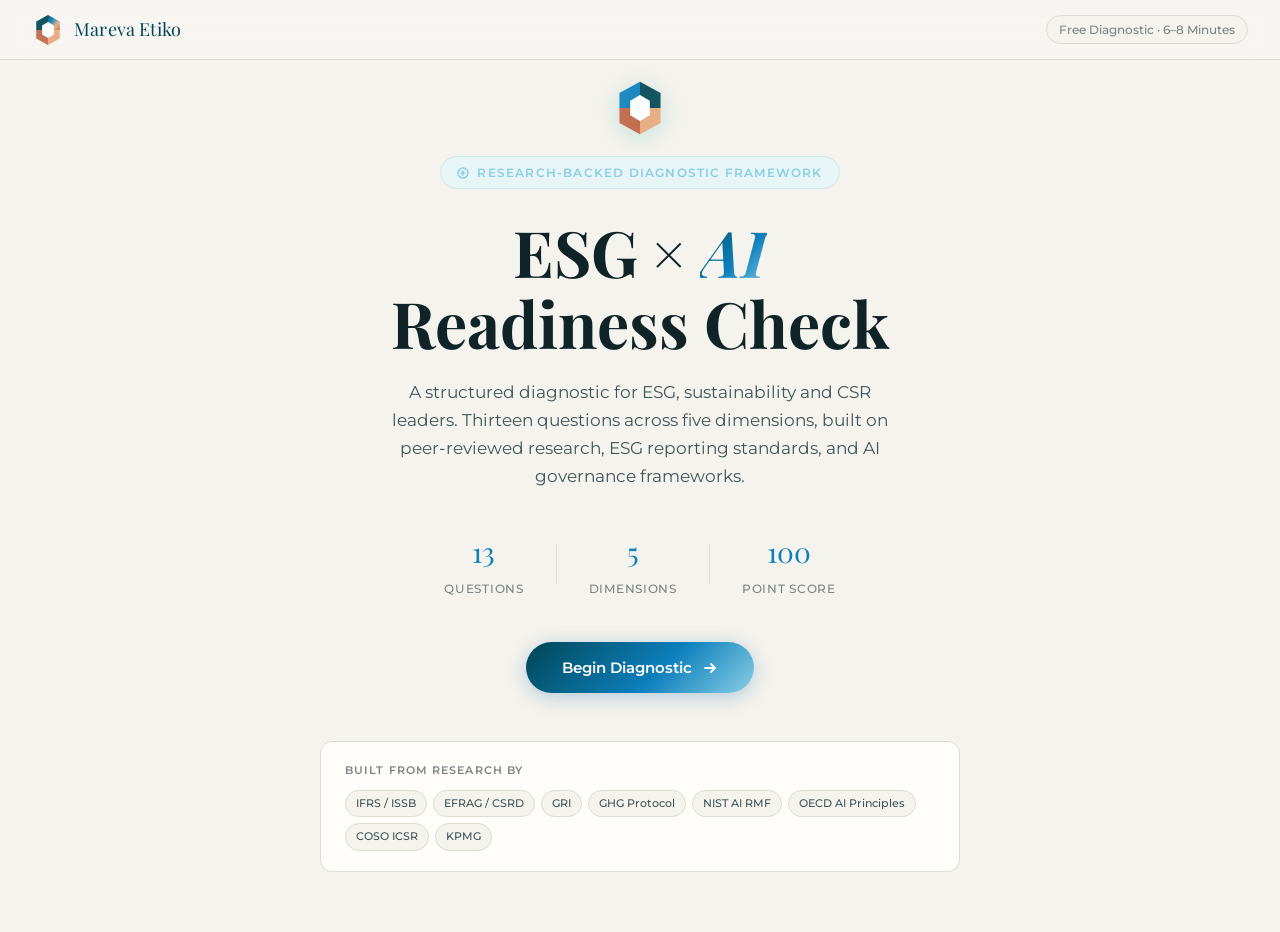
==== commit 164dad7d: "Update diagnostic report card and dashboard" ====
--- a/index.html
+++ b/index.html
@@ -3,638 +3,12 @@
 <head>
 <meta charset="UTF-8">
 <meta name="viewport" content="width=device-width, initial-scale=1.0">
+<meta http-equiv="Cache-Control" content="no-store">
 <title>ESG × AI Readiness Diagnostic | Mareva Etiko</title>
 <link rel="preconnect" href="https://fonts.googleapis.com">
 <link rel="preconnect" href="https://fonts.gstatic.com" crossorigin>
-<link href="https://fonts.googleapis.com/css2?family=Instrument+Serif:ital@0;1&family=DM+Sans:wght@300;400;500;600&display=swap" rel="stylesheet">
-<style>
- :root {
-   /* Mareva Etiko brand palette extracted from logo */
-   --me-teal:    #1a9fa8;
-   --me-blue:    #1e6fb5;
-   --me-orange:  #e8703a;
-   --me-red:     #d63c2f;
-   --me-amber:   #f0a630;
- 
-   --ink:        #0f1117;
-   --ink-soft:   #3a3d4a;
-   --ink-muted:  #7a7f92;
-   --bg:         #f5f7f8;
-   --bg-card:    #ffffff;
- 
-   --accent:       #126e75;
-   --accent-mid:   #1a9fa8;
-   --accent-light: #2fc0cb;
-   --accent-pale:  #e4f6f7;
-   --accent-pale2: #c2ecee;
- 
-   --warm:         #d4611a;
-   --warm-mid:     #e8703a;
-   --warm-pale:    #fdf0e8;
-   --warm-pale2:   #f9d4bc;
- 
-   --gold:      #d48a0c;
-   --gold-pale: #fdf6dc;
-   --red:       #d63c2f;
-   --red-pale:  #fdf0ee;
- 
-   --border:      #e0e4e8;
-   --border-soft: #eaecef;
-   --radius:    12px;
-   --radius-sm: 8px;
-   --shadow:    0 2px 16px rgba(15,17,23,0.07);
-   --shadow-lg: 0 8px 40px rgba(15,17,23,0.12);
- 
-   --grad: linear-gradient(135deg, #1e6fb5 0%, #1a9fa8 45%, #f0a630 100%);
-   --grad-warm: linear-gradient(135deg, #f0a630 0%, #e8703a 60%, #d63c2f 100%);
- }
- 
- *, *::before, *::after { box-sizing: border-box; margin: 0; padding: 0; }
- 
- body {
-   font-family: 'DM Sans', sans-serif;
-   background: var(--bg);
-   color: var(--ink);
-   min-height: 100vh;
-   line-height: 1.6;
-   -webkit-font-smoothing: antialiased;
- }
- 
- /* ─── NAV ─── */
- nav {
-   position: fixed; top: 0; left: 0; right: 0; z-index: 100;
-   background: rgba(247,246,242,0.92);
-   backdrop-filter: blur(12px);
-   border-bottom: 1px solid var(--border);
-   padding: 0 32px;
-   height: 60px;
-   display: flex; align-items: center; justify-content: space-between;
- }
- .nav-logo-wrap {
-   display: flex; align-items: center; gap: 10px;
- }
- .nav-logo {
-   font-family: 'Instrument Serif', serif;
-   font-size: 18px;
-   color: var(--accent);
-   letter-spacing: 0.01em;
- }
- .nav-badge {
-   font-size: 12px;
-   font-weight: 500;
-   color: var(--ink-muted);
-   background: var(--bg);
-   border: 1px solid var(--border);
-   padding: 4px 12px;
-   border-radius: 20px;
- }
- 
- /* ─── SCREENS ─── */
- .screen { display: none; min-height: 100vh; padding-top: 60px; }
- .screen.active { display: flex; flex-direction: column; }
- 
- /* ─── LANDING ─── */
- #screen-landing {
-   align-items: center; justify-content: center;
-   padding: 80px 24px 60px;
- }
- .landing-inner {
-   max-width: 640px; width: 100%; text-align: center;
- }
- .landing-logo-mark {
-   display: flex; justify-content: center; margin-bottom: 20px;
- }
- .landing-logo-mark svg {
-   filter: drop-shadow(0 4px 12px rgba(26,159,168,0.25));
- }
- .landing-eyebrow {
-   display: inline-flex; align-items: center; gap: 8px;
-   font-size: 12px; font-weight: 600; letter-spacing: 0.1em;
-   text-transform: uppercase; color: var(--accent-light);
-   background: var(--accent-pale); border: 1px solid var(--accent-pale2);
-   padding: 6px 16px; border-radius: 20px; margin-bottom: 28px;
- }
- .landing-title {
-   font-family: 'Instrument Serif', serif;
-   font-size: clamp(40px, 7vw, 64px);
-   line-height: 1.1;
-   color: var(--ink);
-   margin-bottom: 20px;
- }
- .landing-title em { font-style: italic; color: var(--accent-mid); background: var(--grad); -webkit-background-clip: text; -webkit-text-fill-color: transparent; background-clip: text; }
- .landing-subtitle {
-   font-size: 17px;
-   color: var(--ink-soft);
-   max-width: 520px;
-   margin: 0 auto 40px;
-   line-height: 1.65;
- }
- .landing-stats {
-   display: flex; justify-content: center; gap: 32px; flex-wrap: wrap;
-   margin-bottom: 44px;
- }
- .stat {
-   display: flex; flex-direction: column; align-items: center; gap: 4px;
- }
- .stat-num {
-   font-family: 'Instrument Serif', serif;
-   font-size: 28px; color: var(--accent-mid);
- }
- .stat-label { font-size: 12px; color: var(--ink-muted); font-weight: 500; text-transform: uppercase; letter-spacing: 0.06em; }
- .stat-divider { width: 1px; height: 40px; background: var(--border); align-self: center; }
- 
- .btn-primary {
-   display: inline-flex; align-items: center; gap: 10px;
-   background: var(--grad);
-   color: #fff;
-   font-family: 'DM Sans', sans-serif;
-   font-size: 15px; font-weight: 600;
-   padding: 16px 36px; border-radius: 50px;
-   border: none; cursor: pointer;
-   transition: opacity 0.2s, transform 0.15s, box-shadow 0.2s;
-   box-shadow: 0 4px 20px rgba(26,111,181,0.3);
-   text-decoration: none;
- }
- .btn-primary:hover { opacity: 0.88; transform: translateY(-1px); box-shadow: 0 6px 28px rgba(26,111,181,0.38); }
- .btn-primary svg { transition: transform 0.2s; }
- .btn-primary:hover svg { transform: translateX(3px); }
- 
- .landing-research {
-   margin-top: 48px;
-   padding: 20px 24px;
-   background: var(--bg-card);
-   border: 1px solid var(--border);
-   border-radius: var(--radius);
-   text-align: left;
- }
- .landing-research-label {
-   font-size: 11px; font-weight: 600; letter-spacing: 0.1em;
-   text-transform: uppercase; color: var(--ink-muted); margin-bottom: 10px;
- }
- .source-pills { display: flex; flex-wrap: wrap; gap: 6px; }
- .source-pill {
-   font-size: 11px; font-weight: 500;
-   background: var(--bg); border: 1px solid var(--border);
-   color: var(--ink-soft);
-   padding: 4px 10px; border-radius: 20px;
- }
- 
- /* ─── QUIZ ─── */
- #screen-quiz {
-   align-items: center; justify-content: center;
-   padding: 80px 24px 60px;
- }
- .quiz-shell {
-   max-width: 680px; width: 100%;
- }
- .quiz-progress-bar-wrap {
-   margin-bottom: 32px;
- }
- .quiz-progress-meta {
-   display: flex; justify-content: space-between; align-items: center;
-   margin-bottom: 10px;
- }
- .quiz-progress-label {
-   font-size: 13px; font-weight: 600; color: var(--ink-muted);
-   text-transform: uppercase; letter-spacing: 0.07em;
- }
- .quiz-progress-count {
-   font-family: 'Instrument Serif', serif;
-   font-size: 22px; color: var(--accent);
- }
- .progress-track {
-   height: 4px; background: var(--border); border-radius: 2px; overflow: hidden;
- }
- .progress-fill {
-   height: 100%; background: var(--grad); border-radius: 2px;
-   transition: width 0.4s ease;
- }
- 
- .quiz-card {
-   background: var(--bg-card);
-   border: 1px solid var(--border);
-   border-radius: 18px;
-   padding: 40px;
-   box-shadow: var(--shadow);
-   animation: fadeUp 0.35s ease both;
- }
- @keyframes fadeUp {
-   from { opacity: 0; transform: translateY(14px); }
-   to   { opacity: 1; transform: translateY(0); }
- }
- 
- .q-dimension {
-   display: inline-flex; align-items: center; gap: 6px;
-   font-size: 11px; font-weight: 700; letter-spacing: 0.1em;
-   text-transform: uppercase; color: var(--accent);
-   background: var(--accent-pale); padding: 4px 12px; border-radius: 20px;
-   margin-bottom: 20px;
- }
- .q-text {
-   font-family: 'Instrument Serif', serif;
-   font-size: 22px; line-height: 1.35; color: var(--ink);
-   margin-bottom: 8px;
- }
- .q-subtext {
-   font-size: 14px; color: var(--ink-muted); margin-bottom: 28px; line-height: 1.55;
- }
- .q-research-cite {
-   display: flex; align-items: flex-start; gap: 7px;
-   font-size: 11.5px; color: var(--ink-muted); line-height: 1.55;
-   background: var(--bg); border: 1px solid var(--border-soft);
-   border-radius: var(--radius-sm); padding: 10px 14px;
-   margin-bottom: 24px;
- }
- .q-research-cite svg { flex-shrink: 0; margin-top: 1px; color: var(--accent-mid); }
- 
- .options-list { display: flex; flex-direction: column; gap: 10px; margin-bottom: 32px; }
- .option-btn {
-   display: flex; align-items: flex-start; gap: 14px;
-   background: var(--bg); border: 1.5px solid var(--border);
-   border-radius: var(--radius); padding: 16px 18px;
-   cursor: pointer; text-align: left;
-   transition: border-color 0.15s, background 0.15s, box-shadow 0.15s;
-   font-family: 'DM Sans', sans-serif;
- }
- .option-btn:hover { border-color: var(--accent-mid); background: var(--accent-pale); }
- .option-btn.selected {
-   border-color: var(--accent-mid); background: var(--accent-pale);
-   box-shadow: 0 0 0 3px rgba(26,159,168,0.14);
- }
- .option-score {
-   flex-shrink: 0;
-   width: 28px; height: 28px; border-radius: 50%;
-   background: var(--bg-card); border: 1.5px solid var(--border);
-   display: flex; align-items: center; justify-content: center;
-   font-size: 12px; font-weight: 700; color: var(--ink-muted);
-   transition: background 0.15s, border-color 0.15s, color 0.15s;
-   margin-top: 1px;
- }
- .option-btn.selected .option-score {
-   background: var(--grad); border-color: var(--accent-mid); color: #fff;
- }
- .option-text { font-size: 14px; color: var(--ink-soft); line-height: 1.5; }
- .option-text strong { color: var(--ink); font-weight: 600; display: block; margin-bottom: 2px; }
- 
- 
- 
- .dim-transition {
-   display: none;
-   align-items: center; gap: 10px;
-   background: var(--accent-pale); border: 1px solid var(--accent-pale2);
-   border-radius: var(--radius-sm); padding: 10px 14px;
-   margin-bottom: 20px; font-size: 13px; color: var(--accent); font-weight: 500;
- }
- .dim-transition.visible { display: flex; }
- .dim-transition-dot {
-   width: 8px; height: 8px; border-radius: 50%; background: var(--accent-light); flex-shrink: 0;
- }
- 
- .quiz-nav { display: flex; justify-content: space-between; align-items: center; }
- .btn-back {
-   display: flex; align-items: center; gap: 6px;
-   background: transparent; border: 1.5px solid var(--border);
-   border-radius: 50px; padding: 12px 24px;
-   font-family: 'DM Sans', sans-serif; font-size: 14px; font-weight: 500;
-   color: var(--ink-soft); cursor: pointer;
-   transition: border-color 0.15s, color 0.15s;
- }
- .btn-back:hover { border-color: var(--ink-soft); color: var(--ink); }
- .btn-next {
-   display: flex; align-items: center; gap: 8px;
-   background: var(--grad); color: #fff;
-   border: none; border-radius: 50px; padding: 14px 32px;
-   font-family: 'DM Sans', sans-serif; font-size: 15px; font-weight: 600;
-   cursor: pointer; opacity: 0.4; pointer-events: none;
-   transition: opacity 0.2s, background 0.2s, transform 0.15s;
- }
- .btn-next.ready { opacity: 1; pointer-events: all; }
- .btn-next.ready:hover { opacity: 0.88; transform: translateY(-1px); }
- 
- /* ─── GATE ─── */
- #screen-gate {
-   align-items: center; justify-content: center;
-   padding: 80px 24px 60px;
- }
- .gate-card {
-   max-width: 520px; width: 100%;
-   background: var(--bg-card); border: 1px solid var(--border);
-   border-radius: 18px; padding: 44px 40px;
-   box-shadow: var(--shadow);
-   animation: fadeUp 0.35s ease both;
- }
- .gate-eyebrow {
-   font-size: 11px; font-weight: 700; letter-spacing: 0.1em;
-   text-transform: uppercase; color: var(--accent);
-   margin-bottom: 14px;
- }
- .gate-title {
-   font-family: 'Instrument Serif', serif;
-   font-size: 28px; color: var(--ink); margin-bottom: 8px;
- }
- .gate-subtitle { font-size: 14px; color: var(--ink-muted); margin-bottom: 28px; line-height: 1.55; }
- 
- .form-row { display: grid; grid-template-columns: 1fr 1fr; gap: 14px; margin-bottom: 14px; }
- .form-group { display: flex; flex-direction: column; gap: 6px; margin-bottom: 14px; }
- .form-group label { font-size: 13px; font-weight: 600; color: var(--ink-soft); }
- .form-group input, .form-group select {
-   background: var(--bg); border: 1.5px solid var(--border);
-   border-radius: var(--radius-sm); padding: 12px 14px;
-   font-family: 'DM Sans', sans-serif; font-size: 14px; color: var(--ink);
-   transition: border-color 0.15s;
-   -webkit-appearance: none;
- }
- .form-group input:focus, .form-group select:focus {
-   outline: none; border-color: var(--accent-mid);
- }
- .form-consent {
-   font-size: 12px; color: var(--ink-muted); line-height: 1.6;
-   margin-bottom: 20px;
- }
- .form-consent a { color: var(--accent-light); text-decoration: none; }
- .form-error {
-   font-size: 13px; color: var(--red);
-   background: var(--red-pale); border: 1px solid #f5c6c0;
-   padding: 10px 14px; border-radius: var(--radius-sm);
-   margin-bottom: 14px; display: none;
- }
- .form-error.visible { display: block; }
- 
- /* ─── RESULTS ─── */
- #screen-results { align-items: center; padding: 80px 16px 80px; }
- .results-inner { max-width: 1100px; width: 100%; }
- 
- .results-header { text-align: center; margin-bottom: 44px; animation: fadeUp 0.4s ease both; }
- .results-eyebrow {
-   font-size: 11px; font-weight: 700; letter-spacing: 0.1em;
-   text-transform: uppercase; color: var(--accent); margin-bottom: 14px;
- }
- .results-name {
-   font-family: 'Instrument Serif', serif;
-   font-size: clamp(26px, 5vw, 38px); color: var(--ink); margin-bottom: 4px;
- }
- .results-org { font-size: 15px; color: var(--ink-muted); margin-bottom: 28px; }
- 
- /* Score hero: ring + radar side by side */
- .score-hero {
-   display: grid; grid-template-columns: 1fr 1fr; gap: 0;
-   background: var(--bg-card); border: 1px solid var(--border);
-   border-radius: 18px; overflow: hidden; box-shadow: var(--shadow);
-   margin-bottom: 4px;
- }
- @media (max-width: 600px) { .score-hero { grid-template-columns: 1fr; } .form-row { grid-template-columns: 1fr; } }
- .score-hero-left {
-   display: flex; flex-direction: column; align-items: center; justify-content: center;
-   padding: 36px 24px; border-right: 1px solid var(--border);
- }
- .score-ring { position: relative; width: 160px; height: 160px; margin-bottom: 16px; }
- .score-ring svg { transform: rotate(-90deg); }
- .score-ring-track { fill: none; stroke: var(--border); stroke-width: 10; }
- .score-ring-fill {
-   fill: none; stroke-width: 10; stroke-linecap: round;
-   stroke-dasharray: 408; stroke-dashoffset: 408;
-   transition: stroke-dashoffset 1.2s cubic-bezier(0.4,0,0.2,1);
- }
- .score-ring-center {
-   position: absolute; inset: 0;
-   display: flex; flex-direction: column; align-items: center; justify-content: center;
- }
- .score-num {
-   font-family: 'Instrument Serif', serif; font-size: 44px; line-height: 1; color: var(--accent-mid);
- }
- .score-denom { font-size: 13px; color: var(--ink-muted); font-weight: 500; }
- .score-level-badge {
-   font-size: 12px; font-weight: 700; letter-spacing: 0.06em;
-   text-transform: uppercase; padding: 5px 16px; border-radius: 20px; margin-bottom: 8px;
- }
- .score-level-desc { font-size: 13px; color: var(--ink-muted); text-align: center; line-height: 1.6; max-width: 200px; }
- 
- /* Radar chart */
- .score-hero-right {
-   display: flex; flex-direction: column; align-items: center; justify-content: center;
-   padding: 28px 20px;
- }
- .radar-title {
-   font-size: 11px; font-weight: 700; letter-spacing: 0.08em; text-transform: uppercase;
-   color: var(--ink-muted); margin-bottom: 12px; text-align: center;
- }
- #radar-svg { overflow: visible; display: block; }
- .score-hero-right { overflow: visible; }
- 
- /* Dimension narrative cards */
- .dim-narratives { display: flex; flex-direction: column; gap: 12px; margin-bottom: 4px; animation: fadeUp 0.5s 0.1s ease both; }
- .dim-narrative-card {
-   background: var(--bg-card); border: 1px solid var(--border);
-   border-radius: var(--radius); padding: 20px 22px;
-   box-shadow: var(--shadow); display: grid;
-   grid-template-columns: auto 1fr auto; gap: 16px; align-items: start;
- }
- .dim-narrative-icon {
-   width: 40px; height: 40px; border-radius: 10px;
-   display: flex; align-items: center; justify-content: center; flex-shrink: 0;
- }
- .dim-narrative-icon svg { width: 20px; height: 20px; }
- .dim-narrative-body { min-width: 0; }
- .dim-narrative-name { font-size: 12px; font-weight: 700; text-transform: uppercase; letter-spacing: 0.07em; color: var(--ink-muted); margin-bottom: 3px; }
- .dim-narrative-insight { font-size: 14px; color: var(--ink-soft); line-height: 1.55; }
- .dim-narrative-score {
-   display: flex; flex-direction: column; align-items: center; flex-shrink: 0; width: 64px;
- }
- .dim-narrative-pct { font-family: 'Instrument Serif', serif; font-size: 26px; line-height: 1; text-align: center; width: 100%; }
- .dim-narrative-bar-wrap { width: 60px; margin-top: 8px; }
- .dim-narrative-bar-track { height: 4px; background: var(--border); border-radius: 2px; overflow: hidden; position: relative; min-height: 4px; }
- .dim-narrative-bar-fill { height: 100%; border-radius: 2px; transition: width 1s ease; }
- .dim-narrative-benchmark {
-   position: absolute; top: -4px; width: 2px; height: 12px;
-   background: var(--ink-muted); opacity: 0.5; border-radius: 1px;
- }
- 
- /* Heatmap */
- .heatmap-card {
-   background: var(--bg-card); border: 1px solid var(--border);
-   border-radius: var(--radius); overflow: hidden; box-shadow: var(--shadow);
-   margin-bottom: 4px; animation: fadeUp 0.5s 0.15s ease both;
- }
- .heatmap-header {
-   padding: 16px 20px; border-bottom: 1px solid var(--border);
-   display: flex; justify-content: space-between; align-items: center;
- }
- .heatmap-title { font-family: 'Instrument Serif', serif; font-size: 17px; color: var(--ink); }
- .heatmap-legend { display: flex; align-items: center; gap: 12px; }
- .legend-item { display: flex; align-items: center; gap: 5px; font-size: 11px; color: var(--ink-muted); font-weight: 500; }
- .legend-dot { width: 8px; height: 8px; border-radius: 50%; }
- .heatmap-row {
-   display: grid;
-   grid-template-columns: 90px 1fr 152px;
-   padding: 12px 20px; border-bottom: 1px solid var(--border-soft);
-   align-items: center; gap: 14px;
-   transition: background 0.15s;
- }
- .heatmap-row:last-child { border-bottom: none; }
- .heatmap-row:hover { background: var(--bg); }
- .heatmap-dim-tag {
-   font-size: 10px; font-weight: 700; letter-spacing: 0.07em; text-transform: uppercase;
-   padding: 3px 8px; border-radius: 4px; white-space: nowrap;
-   display: inline-block; text-align: center; width: 90px;
- }
- .heatmap-q-text { font-size: 13px; color: var(--ink-soft); line-height: 1.4; }
- .heatmap-score-cell { display: flex; align-items: center; gap: 8px; justify-content: flex-end; }
- .heatmap-dots { display: flex; gap: 3px; flex-shrink: 0; }
- .heatmap-dot { width: 10px; height: 10px; border-radius: 50%; flex-shrink: 0; }
- .heatmap-score-label { font-size: 12px; font-weight: 700; width: 72px; text-align: left; }
- 
- /* Next steps */
- .next-steps-card {
-   background: var(--bg-card); border: 1px solid var(--border);
-   border-radius: var(--radius); overflow: hidden; box-shadow: var(--shadow);
-   margin-bottom: 4px; animation: fadeUp 0.5s 0.2s ease both;
- }
- .next-steps-header {
-   padding: 16px 20px; border-bottom: 1px solid var(--border);
-   display: flex; justify-content: space-between; align-items: center;
- }
- .next-steps-title { font-family: 'Instrument Serif', serif; font-size: 17px; color: var(--ink); }
- .next-step-item {
-   padding: 18px 20px; border-bottom: 1px solid var(--border-soft);
-   display: grid; grid-template-columns: auto 1fr; gap: 16px; align-items: start;
- }
- .next-step-item:last-child { border-bottom: none; }
- .next-step-num {
-   width: 28px; height: 28px; border-radius: 50%; flex-shrink: 0;
-   display: flex; align-items: center; justify-content: center;
-   font-size: 12px; font-weight: 800; color: #fff;
- }
- .next-step-content {}
- .next-step-label { font-size: 11px; font-weight: 700; text-transform: uppercase; letter-spacing: 0.08em; color: var(--ink-muted); margin-bottom: 3px; }
- .next-step-action { font-size: 14px; font-weight: 600; color: var(--ink); margin-bottom: 4px; }
- .next-step-detail { font-size: 13px; color: var(--ink-muted); line-height: 1.55; }
- 
- .section-label {
-   font-size: 11px; font-weight: 700; letter-spacing: 0.1em;
-   text-transform: uppercase; color: var(--ink-muted);
-   margin-bottom: 12px; margin-top: 32px;
- }
- 
- /* Mid-page download CTA */
- .mid-download-cta {
-   display: flex; align-items: center; justify-content: space-between; gap: 24px;
-   background: linear-gradient(135deg, #126e75 0%, #1a9fa8 100%);
-   border-radius: 16px; padding: 28px 32px; margin: 32px 0;
-   animation: fadeUp 0.5s 0.2s ease both;
- }
- .mid-download-left { flex: 1; }
- .mid-download-left div:first-child { color: rgba(255,255,255,0.7) !important; }
- .mid-download-left div:nth-child(2) { color: #fff !important; }
- .mid-download-left div:nth-child(3) { color: rgba(255,255,255,0.75) !important; }
- .btn-download-mid {
-   display: flex; align-items: center; gap: 10px; flex-shrink: 0;
-   background: #fff; color: var(--accent); border: none; border-radius: 50px;
-   font-family: 'DM Sans', sans-serif; font-size: 14px; font-weight: 700;
-   padding: 14px 28px; cursor: pointer;
-   box-shadow: 0 4px 16px rgba(0,0,0,0.15);
-   transition: transform 0.15s, box-shadow 0.15s;
- }
- .btn-download-mid:hover { transform: translateY(-1px); box-shadow: 0 6px 24px rgba(0,0,0,0.2); }
- 
- /* Top companies benchmark */
- .top-companies-grid {
-   display: grid; grid-template-columns: repeat(5, 1fr); gap: 12px;
-   margin-bottom: 4px;
- }
- @media (max-width: 700px) { .top-companies-grid { grid-template-columns: 1fr 1fr; } }
- .top-co-card {
-   background: var(--bg-card); border: 1px solid var(--border);
-   border-radius: var(--radius); padding: 16px;
-   box-shadow: var(--shadow); text-align: center;
- }
- .top-co-name { font-size: 11px; font-weight: 700; color: var(--ink-muted); text-transform: uppercase; letter-spacing: 0.06em; margin-bottom: 6px; }
- .top-co-score { font-family: 'Instrument Serif', serif; font-size: 28px; color: var(--accent-mid); line-height: 1; margin-bottom: 4px; }
- .top-co-label { font-size: 10px; color: var(--ink-muted); }
- .top-co-bar-track { height: 3px; background: var(--border); border-radius: 2px; overflow: hidden; margin-top: 8px; }
- .top-co-bar-fill { height: 100%; border-radius: 2px; background: var(--grad); transition: width 1s ease; }
- 
- /* Wider results grid */
- .results-grid { display: grid; grid-template-columns: repeat(3, 1fr); gap: 16px; margin-bottom: 24px; animation: fadeUp 0.5s 0.1s ease both; }
- @media (max-width: 700px) { .results-grid { grid-template-columns: 1fr; } }
- 
- .cta-card {
-   background: var(--grad-warm); color: #fff;
-   border-radius: 18px; padding: 36px 40px;
-   text-align: center;
-   animation: fadeUp 0.5s 0.3s ease both;
- }
- .cta-card h3 {
-   font-family: 'Instrument Serif', serif; font-size: 26px; margin-bottom: 10px;
- }
- .cta-card p { font-size: 15px; opacity: 0.85; margin-bottom: 28px; line-height: 1.6; max-width: 480px; margin-left: auto; margin-right: auto; }
- .btn-cta-white {
-   display: inline-flex; align-items: center; gap: 8px;
-   background: #fff; color: var(--accent);
-   border: none; border-radius: 50px;
-   font-family: 'DM Sans', sans-serif; font-size: 15px; font-weight: 700;
-   padding: 15px 34px; cursor: pointer;
-   text-decoration: none;
-   transition: transform 0.15s, box-shadow 0.15s;
-   box-shadow: 0 4px 16px rgba(0,0,0,0.15);
- }
- .btn-cta-white:hover { transform: translateY(-2px); box-shadow: 0 8px 24px rgba(0,0,0,0.2); }
- .cta-email { font-size: 13px; opacity: 0.7; margin-top: 16px; }
- .cta-email a { color: #fff; }
- 
- .section-label {
-   font-size: 11px; font-weight: 700; letter-spacing: 0.1em;
-   text-transform: uppercase; color: var(--ink-muted);
-   margin-bottom: 14px; margin-top: 36px;
- }
- 
- .btn-print {
-   display: flex; align-items: center; gap: 8px;
-   background: transparent; border: 1.5px solid var(--border);
-   border-radius: 50px; padding: 12px 24px;
-   font-family: 'DM Sans', sans-serif; font-size: 13px; font-weight: 500;
-   color: var(--ink-muted); cursor: pointer;
-   transition: border-color 0.15s, color 0.15s;
-   margin: 24px auto 0;
- }
- .btn-print:hover { border-color: var(--ink-soft); color: var(--ink); }
- 
- .footer {
-   text-align: center; padding: 32px 24px;
-   font-size: 12px; color: var(--ink-muted);
-   border-top: 1px solid var(--border-soft);
-   margin-top: 20px;
- }
- 
- /* color helpers */
- .c-green { color: var(--accent-mid); }
- .c-gold { color: var(--gold); }
- .c-orange { color: #d4700a; }
- .c-red { color: var(--red); }
- .bg-green-pale { background: var(--accent-pale); color: var(--accent); border: 1px solid var(--accent-pale2); }
- .bg-gold-pale { background: var(--gold-pale); color: #8a6e00; border: 1px solid #f0dfa0; }
- .bg-orange-pale { background: #fef3e8; color: #b05c00; border: 1px solid #f5d4a8; }
- .bg-red-pale { background: var(--red-pale); color: var(--red); border: 1px solid #f5c6c0; }
- .stroke-green { stroke: var(--accent-mid); }
- .stroke-gold { stroke: var(--gold); }
- .stroke-orange { stroke: #d4700a; }
- .stroke-red { stroke: var(--red); }
- .fill-green { background: var(--accent-mid); }
- .fill-gold { background: var(--gold); }
- .fill-orange { background: #d4700a; }
- .fill-red { background: var(--red); }
- 
- @media print {
-   nav, .btn-print, .cta-card, #followup-modal { display: none !important; }
-   .screen { padding-top: 0; }
-   #screen-results { display: flex !important; }
-   body { background: #fff; }
-   .results-inner { max-width: 100%; }
-   .score-hero { page-break-inside: avoid; }
-   .dim-narrative-card, .heatmap-card, .next-steps-card { page-break-inside: avoid; box-shadow: none; border: 1px solid #ddd; }
-   .section-label { margin-top: 20px; }
-   .score-ring-fill { stroke-dashoffset: var(--dash-offset, 408); }
- }
-</style>
+<link href="https://fonts.googleapis.com/css2?family=Playfair+Display:ital,wght@0,500;0,600;0,700;1,500&family=Montserrat:wght@300;400;500;600;700;800&display=swap" rel="stylesheet">
+<link rel="stylesheet" href="frontend/src/styles.css?v=20260609d">
 </head>
 <body>
  
@@ -643,30 +17,30 @@
    <svg width="32" height="32" viewBox="0 0 120 120" fill="none" xmlns="http://www.w3.org/2000/svg" aria-label="Mareva Etiko logo">
      <defs>
        <linearGradient id="g1" x1="0%" y1="0%" x2="100%" y2="100%">
-         <stop offset="0%"   stop-color="#1e6fb5"/>
-         <stop offset="35%"  stop-color="#1a9fa8"/>
-         <stop offset="70%"  stop-color="#f0a630"/>
-         <stop offset="100%" stop-color="#d63c2f"/>
+         <stop offset="0%"   stop-color="#004656"/>
+         <stop offset="35%"  stop-color="#0D7FBC"/>
+         <stop offset="70%"  stop-color="#E9A97C"/>
+         <stop offset="100%" stop-color="#C05F3D"/>
        </linearGradient>
        <linearGradient id="g2" x1="100%" y1="0%" x2="0%" y2="100%">
-         <stop offset="0%"   stop-color="#d63c2f"/>
-         <stop offset="50%"  stop-color="#e8703a"/>
-         <stop offset="100%" stop-color="#1a9fa8"/>
+         <stop offset="0%"   stop-color="#C05F3D"/>
+         <stop offset="50%"  stop-color="#E9A97C"/>
+         <stop offset="100%" stop-color="#0D7FBC"/>
        </linearGradient>
      </defs>
      <!-- Outer hexagon segments approximated as filled hex with cutout -->
      <path d="M60 4 L104 28 L104 92 L60 116 L16 92 L16 28 Z" fill="url(#g1)" opacity="0.15"/>
      <!-- Bold coloured ring segments -->
      <path d="M60 4 L104 28 L104 60 L60 60 Z" fill="url(#g1)" opacity="0.9"/>
-     <path d="M60 60 L104 60 L104 92 L60 116 Z" fill="#e8703a" opacity="0.9"/>
-     <path d="M60 60 L60 116 L16 92 L16 60 Z" fill="#d63c2f" opacity="0.85"/>
-     <path d="M16 60 L16 28 L60 4 L60 60 Z" fill="#1e6fb5" opacity="0.9"/>
+     <path d="M60 60 L104 60 L104 92 L60 116 Z" fill="#E9A97C" opacity="0.9"/>
+     <path d="M60 60 L60 116 L16 92 L16 60 Z" fill="#C05F3D" opacity="0.85"/>
+     <path d="M16 60 L16 28 L60 4 L60 60 Z" fill="#004656" opacity="0.9"/>
      <!-- White hexagon cutout -->
      <path d="M60 30 L82 43 L82 77 L60 90 L38 77 L38 43 Z" fill="white"/>
    </svg>
    <span class="nav-logo">Mareva Etiko</span>
  </div>
- <span class="nav-badge">Free Diagnostic · 5–7 Minutes</span>
+ <span class="nav-badge">Free Diagnostic · 6–8 Minutes</span>
 </nav>
  
 <!-- ════════════════ LANDING ════════════════ -->
@@ -676,16 +50,16 @@
      <svg width="56" height="56" viewBox="0 0 120 120" fill="none" xmlns="http://www.w3.org/2000/svg">
        <defs>
          <linearGradient id="lg1" x1="0%" y1="0%" x2="100%" y2="100%">
-           <stop offset="0%"   stop-color="#1e6fb5"/>
-           <stop offset="35%"  stop-color="#1a9fa8"/>
-           <stop offset="70%"  stop-color="#f0a630"/>
-           <stop offset="100%" stop-color="#d63c2f"/>
+           <stop offset="0%"   stop-color="#004656"/>
+           <stop offset="35%"  stop-color="#0D7FBC"/>
+           <stop offset="70%"  stop-color="#E9A97C"/>
+           <stop offset="100%" stop-color="#C05F3D"/>
          </linearGradient>
        </defs>
-       <path d="M60 4 L104 28 L104 60 L60 60 Z" fill="#1e6fb5" opacity="0.92"/>
-       <path d="M60 60 L104 60 L104 92 L60 116 Z" fill="#e8703a" opacity="0.92"/>
-       <path d="M60 60 L60 116 L16 92 L16 60 Z" fill="#d63c2f" opacity="0.88"/>
-       <path d="M16 60 L16 28 L60 4 L60 60 Z" fill="#1a9fa8" opacity="0.92"/>
+       <path d="M60 4 L104 28 L104 60 L60 60 Z" fill="#004656" opacity="0.92"/>
+       <path d="M60 60 L104 60 L104 92 L60 116 Z" fill="#E9A97C" opacity="0.92"/>
+       <path d="M60 60 L60 116 L16 92 L16 60 Z" fill="#C05F3D" opacity="0.88"/>
+       <path d="M16 60 L16 28 L60 4 L60 60 Z" fill="#0D7FBC" opacity="0.92"/>
        <path d="M60 32 L81 44.5 L81 75.5 L60 88 L39 75.5 L39 44.5 Z" fill="white"/>
      </svg>
    </div>
@@ -694,11 +68,11 @@
      Research-Backed Diagnostic Framework
    </div>
    <h1 class="landing-title">ESG × <em>AI</em><br>Readiness Check</h1>
-   <p class="landing-subtitle">A structured diagnostic for ESG, sustainability and CSR leaders. Ten questions across five dimensions — built on peer-reviewed research and regulatory frameworks.</p>
+   <p class="landing-subtitle">A structured diagnostic for ESG, sustainability and CSR leaders. Thirteen questions across five dimensions, built on peer-reviewed research, ESG reporting standards, and AI governance frameworks.</p>
  
    <div class="landing-stats">
      <div class="stat">
-       <span class="stat-num">10</span>
+       <span class="stat-num">13</span>
        <span class="stat-label">Questions</span>
      </div>
      <div class="stat-divider"></div>
@@ -723,13 +97,12 @@
      <div class="source-pills">
        <span class="source-pill">IFRS / ISSB</span>
        <span class="source-pill">EFRAG / CSRD</span>
-       <span class="source-pill">Harvard Law Forum</span>
-       <span class="source-pill">EDM Council</span>
+       <span class="source-pill">GRI</span>
+       <span class="source-pill">GHG Protocol</span>
+       <span class="source-pill">NIST AI RMF</span>
+       <span class="source-pill">OECD AI Principles</span>
+       <span class="source-pill">COSO ICSR</span>
        <span class="source-pill">KPMG</span>
-       <span class="source-pill">PwC</span>
-       <span class="source-pill">The Conference Board</span>
-       <span class="source-pill">UNESCO / Thomson Reuters</span>
-       <span class="source-pill">UN Global Compact</span>
      </div>
    </div>
  </div>
@@ -741,7 +114,7 @@
    <div class="quiz-progress-bar-wrap">
      <div class="quiz-progress-meta">
        <span class="quiz-progress-label" id="q-dimension-label">—</span>
-       <span class="quiz-progress-count" id="q-counter">1 / 10</span>
+       <span class="quiz-progress-count"><span id="q-counter">1 / 13</span><span id="q-time-left" class="quiz-time-left">6-8 min left</span></span>
      </div>
      <div class="progress-track">
        <div class="progress-fill" id="progress-fill" style="width:10%"></div>
@@ -777,7 +150,7 @@
    <div class="gate-eyebrow">Almost There</div>
    <h2 class="gate-title">Personalise your report card</h2>
    <p class="gate-subtitle">Enter your details to receive your ESG × AI Readiness score and a tailored summary of your organisation's readiness gaps.</p>
-   <div class="form-error" id="form-error">Please complete all required fields.</div>
+   <div class="form-error" id="form-error">Please complete all required fields with a valid work email.</div>
    <div class="form-row">
      <div class="form-group">
        <label>First Name *</label>
@@ -799,7 +172,7 @@
    <input type="hidden" id="f-title" value="">
    <input type="hidden" id="f-size" value="">
  
-   <p class="form-consent">By submitting this form, you agree to Mareva Etiko contacting you with your results and relevant insights. Your data is handled in accordance with our <a href="#">Privacy Policy</a>. We do not share your information with third parties.</p>
+   <p class="form-consent">By submitting this form, you agree to Mareva Etiko contacting you with your results and relevant insights. Your data is handled in accordance with our <a href="privacy.html" target="_blank" rel="noopener">Privacy Policy</a>. We do not share your information with third parties.</p>
    <button class="btn-primary" style="width:100%;justify-content:center;" onclick="submitGate()">
      View My Report Card
      <svg width="16" height="16" viewBox="0 0 16 16" fill="none"><path d="M3 8h10M9 4l4 4-4 4" stroke="currentColor" stroke-width="1.8" stroke-linecap="round" stroke-linejoin="round"/></svg>
@@ -829,9 +202,9 @@
            <svg viewBox="0 0 140 140" width="160" height="160">
              <defs>
                <linearGradient id="ring-grad" x1="0%" y1="0%" x2="100%" y2="100%">
-                 <stop offset="0%" stop-color="#1e6fb5"/>
-                 <stop offset="45%" stop-color="#1a9fa8"/>
-                 <stop offset="100%" stop-color="#f0a630"/>
+                 <stop offset="0%" stop-color="#004656"/>
+                 <stop offset="45%" stop-color="#0D7FBC"/>
+                 <stop offset="100%" stop-color="#E9A97C"/>
                </linearGradient>
              </defs>
              <circle class="score-ring-track" cx="70" cy="70" r="65"/>
@@ -853,11 +226,28 @@
    </div>
  
    <!-- ── Mid-page download CTA — shown near top so it's seen before scrolling ── -->
+   <div class="report-nav" aria-label="Report sections">
+     <a href="#summary">Summary</a>
+     <a href="#audit">Audit</a>
+     <a href="#performance">Scores</a>
+     <a href="#roadmap">Roadmap</a>
+     <a href="#methodology">Methodology</a>
+   </div>
+
+   <section class="report-band" id="summary">
+     <div class="report-band-header">
+       <div><span>Executive Overview</span><h3>What the diagnostic says</h3></div>
+       <p>High-level interpretation, benchmark context, and the most important focus areas.</p>
+     </div>
+
+   <div class="section-label" style="margin-top:0">Executive Summary</div>
+   <div class="diagnostic-card" id="executive-summary"></div>
+
    <div class="mid-download-cta" id="mid-download-cta">
      <div class="mid-download-left">
        <div style="font-size:11px;font-weight:700;letter-spacing:0.1em;text-transform:uppercase;color:rgba(255,255,255,0.7);margin-bottom:6px;">Want the full picture?</div>
-       <div style="font-family:'Instrument Serif',serif;font-size:20px;color:#fff;margin-bottom:4px;">Find more in your detailed report</div>
-       <div style="font-size:13px;color:rgba(255,255,255,0.75);line-height:1.55;">Includes maturity roadmap, gap severity analysis, sector benchmarks, full methodology, citations, and scientific framework.</div>
+       <div style="font-family:'Playfair Display',serif;font-size:20px;color:#fff;margin-bottom:4px;">Find more in your detailed report</div>
+       <div style="font-size:13px;color:rgba(255,255,255,0.75);line-height:1.55;">Includes maturity roadmap, gap severity analysis, benchmark context, full methodology, citations, and scientific framework.</div>
      </div>
      <button class="btn-download-mid" onclick="downloadReport()">
        <svg width="16" height="16" viewBox="0 0 16 16" fill="none"><path d="M8 2v9M5 8l3 3 3-3M2 12v1a1 1 0 001 1h10a1 1 0 001-1v-1" stroke="currentColor" stroke-width="1.8" stroke-linecap="round" stroke-linejoin="round"/></svg>
@@ -867,25 +257,109 @@
  
    <!-- ── Top companies benchmark bar ── -->
    <div id="top-companies-bar" style="animation:fadeUp 0.4s 0.05s ease both"></div>
- 
+
+   <!-- ── Tangible output snapshot ── -->
+   <div class="section-label">What This Gives You</div>
+   <div class="diagnostic-card" id="value-snapshot"></div>
+
+   <div class="section-label">Where to Focus First</div>
+   <div class="diagnostic-card" id="priority-map"></div>
+   </section>
+
+   <section class="report-band" id="performance">
+     <div class="report-band-header">
+       <div><span>Performance Breakdown</span><h3>Score profile and maturity</h3></div>
+       <p>Dimension-level score patterns, maturity bands, heatmap detail, and benchmark context.</p>
+     </div>
+
+   <!-- ── Maturity band diagram ── -->
+   <div class="section-label">Maturity Band</div>
+   <div class="diagnostic-card" id="maturity-band-chart"></div>
+
    <!-- ── Dimension insight cards (condensed) ── -->
    <div class="section-label">Readiness by Dimension</div>
    <div class="dim-narratives" id="dim-narratives"></div>
- 
+
+   <!-- ── Dimension bar chart ── -->
+   <div class="section-label">Dimension Score Diagram</div>
+   <div class="diagnostic-card" id="dimension-bar-chart"></div>
+
    <!-- ── Score heatmap ── -->
    <div class="section-label">Score Heatmap</div>
    <div class="heatmap-card" id="heatmap-card"></div>
- 
-   <!-- ── Top 3 next steps only ── -->
+
+   <!-- ── Benchmark and gap detail ── -->
+   <div class="section-label">Benchmark Context</div>
+   <div class="diagnostic-card" id="sector-benchmarks"></div>
+
+   <div class="section-label">Gap Severity Analysis</div>
+   <div class="diagnostic-card" id="gap-severity"></div>
+   </section>
+
+   <section class="report-band" id="audit">
+     <div class="report-band-header">
+       <div><span>Audit Workbench</span><h3>Evidence, controls, and audit questions</h3></div>
+       <p>Practical audit prep: what evidence to gather, which controls are weak, and what reviewers may ask.</p>
+     </div>
+
+   <div class="section-label">Audit Readiness Review</div>
+   <div class="diagnostic-card" id="audit-readiness"></div>
+
+   <div class="section-label">Evidence Request List</div>
+   <div class="diagnostic-card" id="evidence-requests"></div>
+
+   <div class="section-label">Control Gap Diagnosis</div>
+   <div class="diagnostic-card" id="control-gap-diagnosis"></div>
+
+   <div class="section-label">Question-Level Audit Recommendations</div>
+   <div class="diagnostic-card" id="question-audit-recommendations"></div>
+
+   <div class="section-label">Questions an Auditor May Ask</div>
+   <div class="diagnostic-card" id="auditor-questions"></div>
+
+   <div class="section-label">Audit Score Methodology</div>
+   <div class="diagnostic-card" id="audit-methodology"></div>
+   </section>
+
+   <section class="report-band" id="roadmap">
+     <div class="report-band-header">
+       <div><span>Action Plan</span><h3>Roadmap and priority actions</h3></div>
+       <p>Use the maturity path, 90-day plan, and top priorities to turn the score into implementation work.</p>
+     </div>
+
+   <div class="section-label">Maturity Roadmap</div>
+   <div class="diagnostic-card" id="maturity-roadmap"></div>
+
+   <div class="section-label">90-Day Readiness Plan</div>
+   <div class="diagnostic-card" id="roadmap-timeline"></div>
+
    <div class="section-label">Your Top 3 Priority Actions</div>
    <div class="next-steps-card" id="next-steps-card"></div>
+   </section>
+
+   <section class="report-band" id="methodology">
+     <div class="report-band-header">
+       <div><span>Methodology</span><h3>Scoring logic and next diagnostics</h3></div>
+       <p>Transparent scoring context, evidence assumptions, and recommended deeper diagnostic modules.</p>
+     </div>
+
+   <div class="section-label">Methodology Snapshot</div>
+   <div class="diagnostic-card" id="methodology-summary"></div>
+
+   <div class="section-label">Recommended Follow-On Diagnostics</div>
+   <div class="diagnostic-card" id="diagnostic-extensions"></div>
+   </section>
+ 
+   
+   
  
    <!-- ── CTA card ── -->
+   
    <div class="cta-card" style="margin-top:8px">
-     <h3>Ready for the Full Audit?</h3>
-     <p>This diagnostic is your starting point. The Mareva Etiko ESG × AI Readiness Audit goes deeper — mapping your organisation's specific gaps, benchmarking against sector peers and delivering a 90-day activation roadmap.</p>
+     <h3>Get a 30-minute readiness review</h3>
+     <p>Review your results with Mareva Etiko and turn this diagnostic into a focused 90-day ESG × AI roadmap for reporting, controls, governance, and decision-use.</p>
      <button class="btn-cta-white" onclick="sendDiscoveryEmail()">
-       Request a Discovery Call
+       Request Readiness Review
        <svg width="14" height="14" viewBox="0 0 14 14" fill="none"><path d="M3 7h8M7 3l4 4-4 4" stroke="currentColor" stroke-width="1.8" stroke-linecap="round" stroke-linejoin="round"/></svg>
      </button>
      <div class="cta-email">Or email us directly: <button onclick="sendEmail()" style="background:none;border:none;color:#fff;text-decoration:underline;cursor:pointer;font-size:13px;opacity:0.85;padding:0;font-family:inherit;">hello@marevaetiko.com</button></div>
@@ -897,1488 +371,33 @@
      Download Full Report Card
    </button>
  
-   <div class="footer">© 2026 Mareva Etiko. This diagnostic provides a high-level indication of readiness only. Full methodology and citations available in the downloadable report.</div>
+   <div class="footer">
+     <div>© 2026 Mareva Etiko. This diagnostic provides a high-level indication of readiness only.</div>
+     <a class="footer-methodology-link" href="Mareva_Etiko_Methodology_Note.pdf" target="_blank" rel="noopener">
+       View Scientific & Methodology Foundation Note
+     </a>
+     <a class="footer-methodology-link" href="admin/index.html" target="_blank" rel="noopener">
+       Open Local Admin Dashboard
+     </a>
+     <a class="footer-methodology-link" href="disclaimer.html" target="_blank" rel="noopener">
+       Read Diagnostic Disclaimer
+     </a>
+     <div class="footer-disclaimer">Informational diagnostic only. This is not legal advice, assurance, certification, or a substitute for a formal audit. Results are stored locally in this browser unless you connect a backend.</div>
+   </div>
  </div>
 </div>
  
-<script>
-/* ═══════════════════════════════════════════════════
-  DATA
-═══════════════════════════════════════════════════ */
-const DIMENSIONS = [
- "Data Infrastructure & Quality",
- "Governance & Accountability",
- "Regulatory & Reporting Readiness",
- "Strategy & Integration",
- "Technology & AI Literacy"
-];
- 
-const QUESTIONS = [
- // ── Dimension 1: Data Infrastructure & Quality ──
- // Q1 weight 10 (Tier 2): Collection process is foundational but one step below
- // data quality — you can have a collection process and still have bad data.
- // Ranked below Q2 because process without quality has limited value.
- // Source: EDM Council Playbook (April 2024) identifies siloed, manual collection
- // as the primary barrier to scalable ESG reporting across all organisation sizes.
- // KPMG (2024 Sustainability Organisation Survey) found 47% of organisations still
- // rely on spreadsheets — confirming this is a widespread, measurable failure point.
- {
-   id: 1,
-   dimension: "Data Infrastructure & Quality",
-   dimIndex: 0,
-   weight: 10,
-   tier: "Tier 2",
-   text: "How would you describe the way your organisation currently collects and stores ESG data?",
-   subtext: "Tests whether basic data infrastructure exists for reliable ESG reporting and AI use.",
-   research: "EDM Council Playbook (April 2024): siloed, manual collection is the primary barrier to scalable ESG reporting. KPMG 2024 Sustainability Organisation Survey: 47% of organisations still rely on spreadsheets for ESG data management.",
-   options: [
-     { score: 1, label: "Fragmented", desc: "ESG data is scattered across teams with no central process or system." },
-     { score: 2, label: "Early stage", desc: "Some data is collected, but it relies on manual inputs and spreadsheets." },
-     { score: 3, label: "Developing", desc: "We have a basic process, but it is inconsistent across departments." },
-     { score: 4, label: "Structured", desc: "Data is collected consistently using defined templates or a shared system." },
-     { score: 5, label: "Integrated", desc: "ESG data flows through integrated systems with clear processes and documentation." }
-   ]
- },
- // Q2 weight 11 (Tier 1): Data quality is the single most operationally critical
- // infrastructure factor — inaccurate data invalidates every downstream output
- // including disclosures, audits, and AI models. Ranked above Q1 because even a
- // well-structured collection process produces unreliable results without quality controls.
- // Source: PwC ESG Data Quality Under the Microscope (2026): CSRD assurance places
- // data quality controls under direct auditor scrutiny — weak quality is the leading
- // cause of material misstatement in ESG reporting.
- // IFRS S1 General Requirements (June 2023): requires that sustainability disclosures
- // be "faithfully representative" — a direct quality standard.
- {
-   id: 2,
-   dimension: "Data Infrastructure & Quality",
-   dimIndex: 0,
-   weight: 11,
-   tier: "Tier 1",
-   text: "How confident are you in the accuracy, completeness, and reliability of your ESG data?",
-   subtext: "Tests whether data is audit-ready and trustworthy enough to support external disclosure.",
-   research: "PwC ESG Data Quality Under the Microscope (Feb 2026): CSRD assurance places data quality controls under direct auditor scrutiny. IFRS S1 General Requirements (ISSB, June 2023): sustainability disclosures must be 'faithfully representative' — a binding quality standard.",
-   options: [
-     { score: 1, label: "Not confident", desc: "We have serious concerns about the accuracy of our ESG data." },
-     { score: 2, label: "Somewhat uncertain", desc: "Data exists but is not validated or reviewed for errors." },
-     { score: 3, label: "Partially confident", desc: "We check some data but have gaps in completeness or verification." },
-     { score: 4, label: "Mostly confident", desc: "Our data is reviewed and largely reliable, with minor gaps." },
-     { score: 5, label: "Fully confident", desc: "Our ESG data is validated, documented, and audit-ready." }
-   ]
- },
- // Q3 weight 10 (Tier 2): Supplier and value chain data is weighted equally to Q1
- // because Scope 3 emissions and supply chain disclosures are mandatory under CSRD
- // ESRS E1 and are a known audit risk. Ranked below Q2 because it is a specific
- // application of data quality rather than the underlying capability itself.
- // Source: PwC ESG Data Collection & Reporting (2024): Scope 3 and value chain data
- // are identified as the highest-risk category for ESG auditors due to fragmentation
- // and lack of standardisation across supply chains.
- // EFRAG ESRS Implementation Guidance IG 2 — Value Chain (May 2024): explicitly
- // identifies value chain data collection as one of the three most challenging ESRS
- // implementation areas.
- {
-   id: 3,
-   dimension: "Data Infrastructure & Quality",
-   dimIndex: 0,
-   weight: 10,
-   tier: "Tier 2",
-   text: "How well can your organisation collect and manage ESG data from your supply chain and value chain partners?",
-   subtext: "Tests whether the company can manage Scope 3 and supplier ESG data — a mandatory CSRD disclosure area.",
-   research: "PwC ESG Data Collection & Reporting (2024): Scope 3 and value chain data are the highest-risk category for ESG auditors. EFRAG ESRS Implementation Guidance IG 2 — Value Chain (May 2024): value chain data collection is one of the three most challenging ESRS implementation areas.",
-   options: [
-     { score: 1, label: "No visibility", desc: "We have no ESG data from our supply chain." },
-     { score: 2, label: "Very limited", desc: "We collect minimal supplier data with no standard process." },
-     { score: 3, label: "Partial", desc: "We collect some supplier data but it is incomplete and unverified." },
-     { score: 4, label: "Structured collection", desc: "We use consistent methods to collect supplier ESG data for key categories." },
-     { score: 5, label: "Full visibility", desc: "We have comprehensive supplier ESG data with verification and audit capability." }
-   ]
- },
- // ── Dimension 2: Governance & Accountability ──
- // Q4 weight 12 (Tier 1): Governance ownership is the highest single-question weight
- // in the framework. Without a defined owner, data quality cannot be enforced,
- // regulatory gaps cannot be closed, and AI governance cannot be implemented.
- // It is the prerequisite that determines whether all other dimensions can function.
- // Ranked above Q2 because ownership unlocks quality — not the other way around.
- // Source: KPMG Netherlands — Data Governance: The Key to Reliable ESG Data (Jan 2026):
- // "A logical allocation of responsibilities through a governance framework is a key
- // success factor for enabling high-quality and trustworthy ESG data."
- // Harvard Law School Forum on Corporate Governance — Inside IFRS S1 and S2 (Aug 2023):
- // IFRS S1 requires board-level governance disclosure over sustainability risks —
- // confirming that ownership accountability is a regulatory requirement, not a best practice.
- {
-   id: 4,
-   dimension: "Governance & Accountability",
-   dimIndex: 1,
-   weight: 12,
-   tier: "Tier 1",
-   text: "Who owns ESG data in your organisation, and how clearly is accountability defined?",
-   subtext: "Tests whether ESG data ownership is formally assigned — the prerequisite for all other readiness dimensions.",
-   research: "KPMG Netherlands — Data Governance: The Key to Reliable ESG Data (Jan 2026): governance ownership is the key success factor for trustworthy ESG data. Harvard Law School Forum — Inside IFRS S1 and S2 (Aug 2023): IFRS S1 requires board-level governance disclosure, making ownership a regulatory obligation.",
-   options: [
-     { score: 1, label: "No ownership", desc: "No one is formally responsible for ESG data." },
-     { score: 2, label: "Informal", desc: "One person manages it informally but it is not a defined role." },
-     { score: 3, label: "Partial", desc: "Some areas have defined owners but accountability is inconsistent." },
-     { score: 4, label: "Defined", desc: "There is a designated owner and governance structure for ESG data." },
-     { score: 5, label: "Embedded", desc: "ESG data governance is formalised with clear roles, escalation paths, and board oversight." }
-   ]
- },
- // Q5 weight 8 (Tier 5): Stakeholder communication is downstream — it depends entirely
- // on the quality and reliability of data, governance, and reporting systems already
- // being in place. Weighted lower than all other questions because strong communication
- // cannot compensate for weak foundations, but weak communication is less damaging
- // than weak data or governance. Still weighted at 8 (not negligible) because
- // credible disclosure is the ultimate purpose of ESG reporting.
- // Source: PwC How Internal Controls Can Help Transform Sustainability Reporting (2025):
- // "Without accurate data and strong controls, communication to stakeholders becomes
- // a reputational risk rather than an asset."
- // Harvard Law School Forum — ESG Performance Metrics in Executive Pay (Jan 2024):
- // investor trust in ESG disclosures depends on verifiability — confirming that
- // communication quality is meaningful but conditional on upstream readiness.
- {
-   id: 5,
-   dimension: "Governance & Accountability",
-   dimIndex: 1,
-   weight: 8,
-   tier: "Tier 5",
-   text: "How consistently and credibly does your organisation communicate ESG performance to stakeholders?",
-   subtext: "Tests whether ESG communication is verifiable and supported by reliable underlying data and governance.",
-   research: "PwC — How Internal Controls Can Help Transform Sustainability Reporting (2025): without strong data controls, ESG communication becomes a reputational risk. Harvard Law School Forum — ESG Performance Metrics in Executive Pay (Jan 2024): investor trust in ESG disclosures depends on verifiability of underlying data.",
-   options: [
-     { score: 1, label: "No formal communication", desc: "We do not have a regular process for ESG stakeholder communication." },
-     { score: 2, label: "Ad hoc", desc: "We communicate occasionally but without a consistent format or process." },
-     { score: 3, label: "Annual report only", desc: "We publish basic ESG information annually but it lacks depth or verification." },
-     { score: 4, label: "Regular and structured", desc: "We communicate regularly with defined metrics, narrative, and review." },
-     { score: 5, label: "Verified and strategic", desc: "Our ESG communication is verified, aligned with reporting frameworks, and tied to strategy." }
-   ]
- },
- // ── Dimension 3: Regulatory & Reporting Readiness ──
- // Q6 weight 11 (Tier 2): Regulatory readiness is weighted equally to data quality
- // because CSRD and ISSB create binding legal obligations with financial and
- // reputational consequences for non-compliance. Ranked below Q4 (governance) because
- // regulatory readiness cannot be achieved without governance ownership in place first.
- // Ranked above Q1 and Q3 because regulatory failure creates direct legal exposure,
- // whereas data infrastructure failure creates operational risk that can be remediated.
- // Source: IFRS S1 and S2 (ISSB, June 2023): effective for annual periods beginning
- // 1 January 2024 — a live legal obligation in adopting jurisdictions.
- // EFRAG — Simplified ESRS (December 2025): mandatory datapoints reduced by 61% but
- // core obligations remain — confirming that regulatory readiness is an active requirement.
- {
-   id: 6,
-   dimension: "Regulatory & Reporting Readiness",
-   dimIndex: 2,
-   weight: 11,
-   tier: "Tier 2",
-   text: "How prepared is your organisation to report under CSRD, ISSB, TCFD, GRI, or other applicable frameworks?",
-   subtext: "Tests whether the company understands and can meet current mandatory disclosure requirements.",
-   research: "IFRS S1 and S2 (ISSB, June 2023): effective from 1 January 2024 — a live legal obligation in adopting jurisdictions. EFRAG Simplified ESRS (December 2025): mandatory datapoints reduced by 61% but core obligations remain, confirming regulatory readiness is an active and evolving requirement.",
-   options: [
-     { score: 1, label: "Unaware", desc: "We have not assessed which frameworks apply to us." },
-     { score: 2, label: "Early awareness", desc: "We know the frameworks exist but have not begun preparation." },
-     { score: 3, label: "Gap assessment underway", desc: "We are mapping requirements but have significant gaps remaining." },
-     { score: 4, label: "Partially prepared", desc: "We are ready for some requirements but not all material areas." },
-     { score: 5, label: "Fully prepared", desc: "We have mapped all applicable frameworks and are on track to report fully." }
-   ]
- },
- // ── Dimension 4: Strategy & Integration ──
- // Q7 weight 10 (Tier 3): Strategic integration is weighted as a strategic enabler —
- // meaningful but conditional on foundational readiness. Ranked below Tier 1 and 2
- // because ESG cannot drive strategic value without reliable data and governance
- // already functioning. Ranked above AI adoption (Q8) because strategy integration
- // is a broader organisational capability that enables AI adoption, not the reverse.
- // Source: PwC — How Internal Controls Can Help Transform Sustainability Reporting (2025):
- // when ESG data is governed by effective controls, it becomes a trusted input for
- // strategic decisions including capital allocation and risk management.
- // The Conference Board — ESG Performance Metrics in Executive Compensation 2024:
- // 77.2% of S&P 500 companies link ESG to executive compensation — confirming that
- // strategic integration is now a mainstream governance practice, not an aspiration.
- {
-   id: 7,
-   dimension: "Strategy & Integration",
-   dimIndex: 3,
-   weight: 10,
-   tier: "Tier 3",
-   text: "To what extent is ESG data integrated into senior decision-making and business strategy?",
-   subtext: "Tests whether ESG drives real business decisions or remains a standalone compliance function.",
-   research: "PwC — How Internal Controls Can Help Transform Sustainability Reporting (2025): governed ESG data becomes a trusted input for capital allocation and risk management. The Conference Board — ESG Performance Metrics in Executive Compensation 2024 Edition: 77.2% of S&P 500 companies link ESG to executive compensation, confirming strategic integration is now mainstream practice.",
-   options: [
-     { score: 1, label: "Not integrated", desc: "ESG is handled separately and does not influence business decisions." },
-     { score: 2, label: "Reported but siloed", desc: "ESG metrics are reported but not used in strategic planning." },
-     { score: 3, label: "Partially integrated", desc: "ESG is referenced in some decisions but not systematically." },
-     { score: 4, label: "Integrated", desc: "ESG metrics are regularly reviewed by senior leadership and inform key decisions." },
-     { score: 5, label: "Embedded", desc: "ESG is a core input to strategy, capital allocation, risk management, and executive performance." }
-   ]
- },
- // Q8 weight 10 (Tier 3): AI adoption readiness is weighted equally to strategy
- // integration because the two are interdependent — AI without strategic direction
- // produces noise, and strategy without AI-ready systems limits analytical capability.
- // Ranked above AI literacy (Q9) and AI governance (Q10) because organisational
- // readiness to adopt is the precondition for both using tools and governing them.
- // Source: PwC ESG Data Collection & Reporting (2024): companies using digital and AI
- // tools for ESG gain a measurable competitive and compliance advantage.
- // UNESCO / Thomson Reuters Foundation — Responsible AI in Practice (April 2026):
- // AI is being embedded across companies faster than governance and disclosure are
- // developing — confirming that adoption readiness is a current strategic risk.
- {
-   id: 8,
-   dimension: "Strategy & Integration",
-   dimIndex: 3,
-   weight: 10,
-   tier: "Tier 3",
-   text: "How ready is your organisation to adopt AI-enabled tools for ESG data collection, analysis, or reporting?",
-   subtext: "Tests whether the company has the systems, culture, and data foundation to benefit from AI in ESG work.",
-   research: "PwC ESG Data Collection & Reporting (2024): companies using AI tools for ESG gain a measurable competitive and compliance advantage. UNESCO / Thomson Reuters Foundation — Responsible AI in Practice (April 2026): AI is being embedded across 3,000 companies faster than governance is developing — confirming adoption readiness is a live strategic risk.",
-   options: [
-     { score: 1, label: "Not ready", desc: "We lack the data quality, systems, or culture to adopt AI for ESG." },
-     { score: 2, label: "Early stage", desc: "We are exploring AI tools but have no clear plan." },
-     { score: 3, label: "Developing", desc: "We have some tools in place but adoption is limited and uncoordinated." },
-     { score: 4, label: "Structured adoption", desc: "We are actively adopting AI tools with defined use cases and training." },
-     { score: 5, label: "AI-enabled", desc: "AI is embedded in our ESG workflows with governance, training, and clear accountability." }
-   ]
- },
- // ── Dimension 5: Technology & AI Literacy ──
- // Q9 weight 9 (Tier 4): AI literacy is weighted as an emerging risk — important and
- // growing but not yet a primary compliance obligation. Ranked below Tier 3 because
- // literacy is an enabler of adoption, not a prerequisite for governance or reporting.
- // Ranked above responsible AI policy (Q10) because you cannot govern what your team
- // does not understand — literacy must precede policy.
- // Source: UN Global Compact — AI and the SDGs (2025): digital fluency and ethical
- // AI literacy are identified as prerequisites for responsible AI-enabled sustainability
- // work across all 17 SDG intersections.
- // UNESCO / Thomson Reuters Foundation — Responsible AI in Practice (April 2026):
- // only 48% of 3,000 companies disclosed an AI strategy, confirming that literacy
- // gaps are widespread and create measurable governance risk.
- {
-   id: 9,
-   dimension: "Technology & AI Literacy",
-   dimIndex: 4,
-   weight: 9,
-   tier: "Tier 4",
-   text: "How would you describe your ESG team's ability to work with AI and data analytics tools?",
-   subtext: "Tests whether the ESG team can understand, evaluate, and use AI tools responsibly.",
-   research: "UN Global Compact — AI and the Sustainable Development Goals (2025): digital fluency and ethical AI literacy are prerequisites for responsible AI-enabled sustainability work. UNESCO / Thomson Reuters Foundation — Responsible AI in Practice (April 2026): only 48% of 3,000 companies disclosed an AI strategy, confirming literacy gaps are widespread.",
-   options: [
-     { score: 1, label: "No exposure", desc: "The team has no experience with AI or data analytics tools." },
-     { score: 2, label: "Awareness only", desc: "We are aware of AI tools but do not use them for ESG work." },
-     { score: 3, label: "Basic use", desc: "Some team members use AI tools informally without formal training." },
-     { score: 4, label: "Developing competency", desc: "We are actively building AI literacy across the ESG function." },
-     { score: 5, label: "Embedded competency", desc: "Our team regularly uses AI and data tools and understands their limits and risks." }
-   ]
- },
- // Q10 weight 9 (Tier 4): Responsible AI policy is weighted equally to AI literacy
- // because governance without literacy is hollow, and literacy without governance
- // creates unchecked risk. Both are emerging obligations — the EU AI Act (2024)
- // and UNESCO Recommendation on the Ethics of AI (2021) signal that AI governance
- // will become a formal requirement, but enforcement is still developing.
- // Ranked below Tier 3 because AI policy is a downstream output of literacy and
- // adoption readiness — you cannot govern what you have not yet adopted.
- // Source: UNESCO / Thomson Reuters Foundation — Responsible AI in Practice (April 2026):
- // only 10% of 3,000 companies had a public commitment to an AI governance framework
- // despite AI being embedded in products and operations across all 13 sectors studied.
- // EU AI Act (August 2024): entered into force — the first binding AI governance
- // regulation globally, confirming that responsible AI policy is moving from best
- // practice to legal requirement.
- {
-   id: 10,
-   dimension: "Technology & AI Literacy",
-   dimIndex: 4,
-   weight: 9,
-   tier: "Tier 4",
-   text: "Does your organisation have a defined policy or framework for responsible AI use in ESG work?",
-   subtext: "Tests whether the company has governance guardrails for AI use in ESG reporting and decision-making.",
-   research: "UNESCO / Thomson Reuters Foundation — Responsible AI in Practice (April 2026): only 10% of 3,000 companies had a public AI governance commitment despite widespread AI adoption. EU AI Act (August 2024): entered into force as the first binding AI governance regulation globally — confirming responsible AI policy is becoming a legal requirement.",
-   options: [
-     { score: 1, label: "No policy", desc: "We have no AI policy and have not considered one for ESG use." },
-     { score: 2, label: "Aware of the need", desc: "We acknowledge the need for an AI policy but have not developed one." },
-     { score: 3, label: "In development", desc: "We are developing an AI use policy for sustainability applications." },
-     { score: 4, label: "Policy in place", desc: "We have an AI use policy that covers ESG-related applications." },
-     { score: 5, label: "Embedded governance", desc: "We have a formal responsible AI framework with oversight, review processes, and public commitments." }
-   ]
- }
-];
- 
-/* ═══════════════════════════════════════════════════
-  STATE
-═══════════════════════════════════════════════════ */
-let currentQ = 0;
-let answers = new Array(10).fill(null);
-let userData = {};
-let followupAnswer = null;
- 
-/* ═══════════════════════════════════════════════════
-  SCREEN CONTROL
-═══════════════════════════════════════════════════ */
-function showScreen(id) {
- document.querySelectorAll('.screen').forEach(s => s.classList.remove('active'));
- document.getElementById(id).classList.add('active');
- window.scrollTo(0, 0);
-}
- 
-function goHome() {
- // Reset state
- currentQ = 0;
- answers = new Array(10).fill(null);
- userData = {};
- followupAnswer = null;
- showScreen('screen-landing');
-}
- 
-/* ═══════════════════════════════════════════════════
-  QUIZ
-═══════════════════════════════════════════════════ */
-function startQuiz() {
- currentQ = 0;
- answers = new Array(10).fill(null);
- renderQuestion();
- showScreen('screen-quiz');
-}
- 
-function renderQuestion() {
- const q = QUESTIONS[currentQ];
- const prev = currentQ > 0 ? QUESTIONS[currentQ - 1] : null;
- const isNewDim = !prev || prev.dimIndex !== q.dimIndex;
- 
- document.getElementById('q-dimension-label').textContent = q.dimension;
- document.getElementById('q-counter').textContent = `${currentQ + 1} / ${QUESTIONS.length}`;
- document.getElementById('progress-fill').style.width = `${((currentQ + 1) / QUESTIONS.length) * 100}%`;
- document.getElementById('q-dimension').textContent = q.dimension;
- document.getElementById('q-text').textContent = q.text;
- document.getElementById('q-subtext').textContent = q.subtext;
- 
- 
- // Dimension transition banner
- const dimBanner = document.getElementById('dim-transition');
- const dimCount = QUESTIONS.filter(x => x.dimIndex === q.dimIndex).length;
- const dimNum = q.dimIndex + 1;
- if (isNewDim && currentQ > 0) {
-   document.getElementById('dim-transition-text').textContent =
-     `Moving into Dimension ${dimNum} of 5: ${q.dimension} · ${dimCount} question${dimCount > 1 ? 's' : ''}`;
-   dimBanner.classList.add('visible');
- } else {
-   dimBanner.classList.remove('visible');
- }
- 
- const list = document.getElementById('options-list');
- list.innerHTML = '';
- q.options.forEach((opt, i) => {
-   const btn = document.createElement('button');
-   btn.className = 'option-btn' + (answers[currentQ] === opt.score ? ' selected' : '');
-   btn.innerHTML = `
-     <span class="option-score">${opt.score}</span>
-     <span class="option-text"><strong>${opt.label}</strong>${opt.desc}</span>`;
-   btn.addEventListener('click', () => selectOption(opt.score));
-   list.appendChild(btn);
- });
- 
- // Research citation
- let cite = document.getElementById('q-research-cite');
- if (!cite) {
-   cite = document.createElement('div');
-   cite.id = 'q-research-cite';
-   cite.className = 'q-research-cite';
-   list.parentNode.insertBefore(cite, list.nextSibling);
- }
- cite.innerHTML = `<svg width="12" height="12" viewBox="0 0 12 12" fill="none"><path d="M2 3h8M2 6h6M2 9h4" stroke="currentColor" stroke-width="1.4" stroke-linecap="round"/></svg> <span>${q.research}</span>`;
- 
- const nextBtn = document.getElementById('btn-next');
- nextBtn.textContent = currentQ === QUESTIONS.length - 1 ? 'View Results' : 'Next';
- nextBtn.innerHTML += `<svg width="14" height="14" viewBox="0 0 14 14" fill="none"><path d="M3 7h8M7 3l4 4-4 4" stroke="currentColor" stroke-width="1.8" stroke-linecap="round" stroke-linejoin="round"/></svg>`;
- nextBtn.classList.toggle('ready', answers[currentQ] !== null);
- document.getElementById('btn-back').style.visibility = currentQ === 0 ? 'hidden' : 'visible';
- 
- // re-trigger animation
- const card = document.getElementById('quiz-card');
- card.style.animation = 'none';
- requestAnimationFrame(() => { card.style.animation = ''; });
-}
- 
-function selectOption(score) {
- answers[currentQ] = score;
- document.querySelectorAll('.option-btn').forEach(btn => {
-   const s = parseInt(btn.querySelector('.option-score').textContent);
-   btn.classList.toggle('selected', s === score);
- });
- document.getElementById('btn-next').classList.add('ready');
-}
- 
-function goNext() {
- if (answers[currentQ] === null) return;
- if (currentQ < QUESTIONS.length - 1) {
-   currentQ++;
-   renderQuestion();
- } else {
-   showScreen('screen-gate');
- }
-}
- 
-function goBack() {
- if (currentQ > 0) { currentQ--; renderQuestion(); }
- else showScreen('screen-landing');
-}
- 
-/* ═══════════════════════════════════════════════════
-  GATE
-═══════════════════════════════════════════════════ */
-function submitGate() {
- const first  = document.getElementById('f-first').value.trim();
- const last   = document.getElementById('f-last').value.trim();
- const email  = document.getElementById('f-email').value.trim();
- const org    = document.getElementById('f-org').value.trim();
- const err    = document.getElementById('form-error');
- 
- if (!first || !last || !email || !org) {
-   err.classList.add('visible'); return;
- }
- err.classList.remove('visible');
- 
- userData = {
-   first, last, email, org, sector: 'other',
-   title: document.getElementById('f-title').value.trim(),
-   size:  document.getElementById('f-size').value
- };
- buildResults();
- showScreen('screen-results');
-
- // ── GOOGLE SHEETS INTEGRATION ──
- const APPS_SCRIPT_URL = 'https://script.google.com/macros/s/AKfycbyW3CvEDbjggQq7xAXxD4UHdge58CdTuceA_3SHi1cvPoCQdnBjM1PGrUeN3AHJh7VX/exec';
- const totalScore = Math.round(QUESTIONS.reduce((sum, q, i) => sum + ((answers[i] || 0) / 5) * q.weight, 0));
-
- fetch(APPS_SCRIPT_URL, {
-   method: 'POST',
-   mode: 'no-cors',
-   headers: { 'Content-Type': 'application/json' },
-   body: JSON.stringify({
-     date:       new Date().toLocaleDateString('en-GB'),
-     firstName:  first,
-     lastName:   last,
-     email:      email,
-     company:    org,
-     totalScore: totalScore,
-     q1:  answers[0] || 0,
-     q2:  answers[1] || 0,
-     q3:  answers[2] || 0,
-     q4:  answers[3] || 0,
-     q5:  answers[4] || 0,
-     q6:  answers[5] || 0,
-     q7:  answers[6] || 0,
-     q8:  answers[7] || 0,
-     q9:  answers[8] || 0,
-     q10: answers[9] || 0,
-   })
- }).catch(err => console.error('Sheet error:', err));
-}
- 
-/* ═══════════════════════════════════════════════════
-  SCORING
-═══════════════════════════════════════════════════ */
-function calcScore() {
- let total = 0;
- QUESTIONS.forEach((q, i) => {
-   const s = answers[i] || 0;
-   total += (s / 5) * q.weight;
- });
- return Math.round(total);
-}
- 
-function calcDimScores() {
- const dims = DIMENSIONS.map(() => ({ earned: 0, max: 0 }));
- QUESTIONS.forEach((q, i) => {
-   const s = answers[i] || 0;
-   dims[q.dimIndex].earned += (s / 5) * q.weight;
-   dims[q.dimIndex].max    += q.weight;
- });
- return dims.map(d => ({ pct: Math.round((d.earned / d.max) * 100), max: d.max }));
-}
- 
-function getLevel(score) {
- if (score >= 85) return {
-   label: 'High Readiness', desc: 'Strong ESG data, governance, reporting, and AI readiness foundation.',
-   cls: 'bg-green-pale', stroke: 'stroke-green', fill: 'fill-green'
- };
- if (score >= 65) return {
-   label: 'Moderate Readiness', desc: 'Some structure exists, but material gaps remain across key readiness areas.',
-   cls: 'bg-gold-pale', stroke: 'stroke-gold', fill: 'fill-gold'
- };
- if (score >= 40) return {
-   label: 'Limited Readiness', desc: 'Significant weaknesses exist across multiple ESG readiness dimensions.',
-   cls: 'bg-orange-pale', stroke: 'stroke-orange', fill: 'fill-orange'
- };
- return {
-   label: 'Critical Gaps', desc: 'Foundational ESG and AI readiness issues require immediate attention.',
-   cls: 'bg-red-pale', stroke: 'stroke-red', fill: 'fill-red'
- };
-}
- 
-function getDimColor(pct) {
- if (pct >= 80) return '#1a9fa8';
- if (pct >= 60) return '#d48a0c';
- if (pct >= 40) return '#d4700a';
- return '#c0392b';
-}
- 
-/* ═══════════════════════════════════════════════════
-  DIMENSION NARRATIVES
-═══════════════════════════════════════════════════ */
-const DIM_ICONS = [
- // Data Infrastructure
- `<svg viewBox="0 0 20 20" fill="none"><rect x="2" y="5" width="16" height="11" rx="2" stroke="currentColor" stroke-width="1.5"/><path d="M6 9h8M6 12h5" stroke="currentColor" stroke-width="1.5" stroke-linecap="round"/></svg>`,
- // Governance
- `<svg viewBox="0 0 20 20" fill="none"><circle cx="10" cy="7" r="3" stroke="currentColor" stroke-width="1.5"/><path d="M4 17c0-3.314 2.686-6 6-6s6 2.686 6 6" stroke="currentColor" stroke-width="1.5" stroke-linecap="round"/></svg>`,
- // Regulatory
- `<svg viewBox="0 0 20 20" fill="none"><path d="M5 3h10l2 3-7 11L3 6l2-3z" stroke="currentColor" stroke-width="1.5" stroke-linejoin="round"/><path d="M10 8v4M10 14v.5" stroke="currentColor" stroke-width="1.5" stroke-linecap="round"/></svg>`,
- // Strategy
- `<svg viewBox="0 0 20 20" fill="none"><path d="M3 17l4-4 4 2 6-8" stroke="currentColor" stroke-width="1.5" stroke-linecap="round" stroke-linejoin="round"/><circle cx="16" cy="4" r="2" stroke="currentColor" stroke-width="1.5"/></svg>`,
- // Technology
- `<svg viewBox="0 0 20 20" fill="none"><rect x="3" y="3" width="6" height="6" rx="1" stroke="currentColor" stroke-width="1.5"/><rect x="11" y="3" width="6" height="6" rx="1" stroke="currentColor" stroke-width="1.5"/><rect x="3" y="11" width="6" height="6" rx="1" stroke="currentColor" stroke-width="1.5"/><path d="M14 11v6M11 14h6" stroke="currentColor" stroke-width="1.5" stroke-linecap="round"/></svg>`
-];
- 
-const DIM_NARRATIVES = [
- // Data Infrastructure — band: [0-39, 40-64, 65-84, 85-100]
- [
-   "Your ESG data is critically fragmented. Without centralised, reliable data you cannot produce credible disclosures or benefit from AI tools. Establishing a unified data collection process is the single most urgent action.",
-   "You have some ESG data in place but it is inconsistent and not audit-ready. The priority is moving away from spreadsheets toward structured, validated data flows that can support reporting and external assurance.",
-   "Your data infrastructure is developing well. Focus now on closing verification gaps, formalising processes across all departments, and ensuring supplier data is captured consistently.",
-   "Strong data infrastructure. Your ESG data is well-structured and largely reliable. The focus should shift to automation, real-time monitoring, and ensuring full Scope 3 coverage."
- ],
- // Governance & Accountability
- [
-   "ESG data ownership is unclear or absent. Without assigned accountability, data quality will remain unreliable regardless of systems investment. Defining ownership is the immediate priority.",
-   "Governance is informal and inconsistent. You need a formal ESG data owner with clear responsibilities, escalation paths, and board-level visibility of ESG data quality.",
-   "Governance structure is in place but communication to stakeholders could be strengthened. Formalise your review process and ensure ESG disclosures are consistently verified before publication.",
-   "Strong governance and accountability. ESG data is well-owned and stakeholder communication is credible. Focus on maintaining oversight as reporting requirements evolve."
- ],
- // Regulatory & Reporting Readiness
- [
-   "You are not yet prepared for mandatory ESG reporting. CSRD, ISSB IFRS S1 and S2, and TCFD requirements are coming regardless of company size. A gap assessment should begin immediately.",
-   "You are aware of requirements but preparation is incomplete. Map which frameworks apply to your organisation and develop a phased implementation plan with clear milestones.",
-   "You are on track for most requirements but material gaps remain. Focus on completing your regulatory mapping, addressing assurance readiness, and closing any outstanding data or disclosure gaps.",
-   "You are well-prepared for current ESG reporting obligations. Stay ahead by monitoring ESRS simplification developments, ISSB adoption updates, and sector-specific guidance as it emerges."
- ],
- // Strategy & Integration
- [
-   "ESG is disconnected from your business strategy and not influencing decisions. This limits both the value of ESG work and your readiness to benefit from AI-enabled reporting tools.",
-   "ESG is reported but not truly integrated. Connect ESG metrics to business KPIs, risk management, and at least one executive accountability mechanism to begin generating strategic value.",
-   "ESG is reasonably integrated into decision-making. Deepen this by linking ESG performance to capital allocation decisions and ensuring AI adoption plans include a clear ESG use case.",
-   "ESG is embedded in your strategy and decision-making. The next step is using AI tools to generate real-time insights from ESG data and feeding those insights into board-level reporting."
- ],
- // Technology & AI Literacy
- [
-   "Your team lacks AI and data literacy, and no responsible AI policy is in place. This creates both capability risk and governance risk as AI becomes standard in ESG reporting. Begin with foundational training.",
-   "Awareness exists but capability is limited. Invest in structured AI literacy for your ESG team and begin developing a responsible AI use policy before expanding tool adoption.",
-   "AI literacy is developing and some governance is forming. Formalise your AI policy, assign accountability for AI oversight, and pilot one AI tool with clear performance criteria.",
-   "Strong AI literacy and governance. Your organisation is positioned to lead on AI-enabled ESG reporting. Publish your responsible AI commitments and contribute to sector-level best practice."
- ]
-];
- 
-const NEXT_STEPS_DB = {
- 0: { // Data Infrastructure
-   low:  { action: "Audit your current ESG data sources and centralise collection", detail: "Map every ESG data point you currently collect, identify who owns it, and build a single inventory. This is the prerequisite for everything else." },
-   mid:  { action: "Migrate from spreadsheets to a structured ESG data system", detail: "Evaluate purpose-built ESG data platforms or configure your existing data infrastructure to handle ESG inputs with validation and version control." },
-   high: { action: "Automate Scope 3 and supplier data collection", detail: "Extend your data infrastructure into the value chain. Automate collection where possible and implement verification processes for high-risk supplier categories." }
- },
- 1: { // Governance
-   low:  { action: "Appoint a formal ESG data owner immediately", detail: "Assign clear accountability for ESG data quality, completeness, and governance. This role should have board-level visibility and defined escalation paths." },
-   mid:  { action: "Build an ESG data governance framework", detail: "Document roles, responsibilities, data quality standards, and review processes. Align this with your financial reporting controls structure." },
-   high: { action: "Strengthen external ESG communication and assurance readiness", detail: "Ensure your ESG disclosures are verified before publication, clearly linked to underlying data, and aligned with stakeholder expectations." }
- },
- 2: { // Regulatory
-   low:  { action: "Conduct a regulatory gap assessment this quarter", detail: "Identify which frameworks apply to your organisation — CSRD, ISSB, TCFD, GRI — and map your current disclosures against each requirement." },
-   mid:  { action: "Build a phased regulatory compliance roadmap", detail: "Prioritise the gaps with the highest audit and compliance risk. Assign owners, set milestones, and begin preparing for external assurance." },
-   high: { action: "Monitor ESRS simplification and sector-specific updates", detail: "EFRAG released simplified ESRS in December 2025. Assess how changes affect your current reporting obligations and update your compliance plan." }
- },
- 3: { // Strategy
-   low:  { action: "Connect ESG metrics to at least one business KPI", detail: "Identify one material ESG risk or opportunity that directly affects financial performance and integrate it into your regular leadership reporting." },
-   mid:  { action: "Link ESG performance to executive accountability", detail: "The Conference Board found 77% of S&P 500 companies use ESG in executive compensation. Introduce at least one ESG metric into leadership performance frameworks." },
-   high: { action: "Define your AI-enabled ESG reporting roadmap", detail: "With strategy and systems in place, develop a 12-month plan for adopting AI tools in ESG data collection, analysis, and reporting — with clear governance." }
- },
- 4: { // Technology
-   low:  { action: "Begin foundational AI literacy training for your ESG team", detail: "UN Global Compact research identifies digital fluency as a prerequisite for responsible AI adoption. Start with structured training on how AI works and its risks." },
-   mid:  { action: "Draft a responsible AI use policy for ESG applications", detail: "UNESCO and Thomson Reuters found only 10% of 3,000 companies had a public AI governance commitment. Develop a clear policy before expanding tool use." },
-   high: { action: "Pilot one AI tool for ESG data analysis with defined success criteria", detail: "With literacy and governance in place, run a structured pilot — AI-assisted materiality assessment, emissions forecasting, or disclosure drafting — and measure outcomes." }
- }
-};
- 
-/* ═══════════════════════════════════════════════════
-  RADAR CHART
-═══════════════════════════════════════════════════ */
-function buildRadar(dims) {
- const svg = document.getElementById('radar-svg');
- // Larger viewBox so labels never clip
- svg.setAttribute('viewBox','0 0 280 260');
- svg.setAttribute('width','280');
- svg.setAttribute('height','260');
- 
- const cx = 140, cy = 122, r = 78;
- const n = 5;
- const labels = ['Data', 'Governance', 'Regulatory', 'Strategy', 'Technology'];
- const angleFor = i => (i * 2 * Math.PI / n) - Math.PI / 2;
- const point = (i, pct) => {
-   const a = angleFor(i);
-   const dist = (pct / 100) * r;
-   return [cx + dist * Math.cos(a), cy + dist * Math.sin(a)];
- };
- 
- let html = '';
- 
- // Grid rings with subtle value labels at top axis
- [20,40,60,80,100].forEach(v => {
-   const pts = Array.from({length:n}, (_,i) => point(i,v).join(',')).join(' ');
-   html += `<polygon points="${pts}" fill="none" stroke="#e0e4e8" stroke-width="1"/>`;
- });
- 
- // Axes
- for (let i = 0; i < n; i++) {
-   const [x,y] = point(i, 100);
-   html += `<line x1="${cx}" y1="${cy}" x2="${x}" y2="${y}" stroke="#e0e4e8" stroke-width="1"/>`;
- }
- 
- 
- 
- // Score polygon
- const scorePts = Array.from({length:n}, (_,i) => point(i, dims[i].pct).join(',')).join(' ');
- html += `<polygon points="${scorePts}" fill="rgba(26,159,168,0.13)" stroke="url(#ring-grad)" stroke-width="2.5"/>`;
- 
- // Score dots + pct labels placed OUTSIDE dot along the axis direction
- for (let i = 0; i < n; i++) {
-   const pct = dims[i].pct;
-   const [x,y] = point(i, pct);
-   html += `<circle cx="${x}" cy="${y}" r="4.5" fill="url(#ring-grad)" stroke="white" stroke-width="2"/>`;
- 
-   // Place pct label 18px further along same axis direction, away from centre
-   if (pct > 0) {
-     const a = angleFor(i);
-     const labelDist = (pct / 100) * r + 16;
-     const lx = cx + labelDist * Math.cos(a);
-     const ly = cy + labelDist * Math.sin(a);
-     // anchor: left side → end, right side → start, top/bottom → middle
-     const anchor = Math.cos(a) < -0.3 ? 'end' : Math.cos(a) > 0.3 ? 'start' : 'middle';
-     html += `<text x="${lx.toFixed(1)}" y="${ly.toFixed(1)}" text-anchor="${anchor}" dominant-baseline="middle"
-       font-family="DM Sans,sans-serif" font-size="9" font-weight="700" fill="#126e75">${pct}%</text>`;
-   }
- }
- 
- // Axis labels — placed far enough out to never overlap the pct values
- for (let i = 0; i < n; i++) {
-   const a = angleFor(i);
-   const labelR = r + 28;
-   const lx = cx + labelR * Math.cos(a);
-   const ly = cy + labelR * Math.sin(a);
-   const anchor = Math.cos(a) < -0.3 ? 'end' : Math.cos(a) > 0.3 ? 'start' : 'middle';
-   html += `<text x="${lx.toFixed(1)}" y="${ly.toFixed(1)}" text-anchor="${anchor}" dominant-baseline="middle"
-     font-family="DM Sans,sans-serif" font-size="10.5" font-weight="600" fill="#7a7f92">${labels[i]}</text>`;
- }
- 
- 
- 
- svg.innerHTML = html;
-}
- 
-/* ═══════════════════════════════════════════════════
-  BUILD RESULTS
-═══════════════════════════════════════════════════ */
-function buildResults() {
- const score = calcScore();
- const level = getLevel(score);
- const dims  = calcDimScores();
- 
- // ── Header ──
- document.getElementById('r-name').textContent = `${userData.first} ${userData.last}`;
- document.getElementById('r-org').textContent  = userData.org + (userData.size ? ` · ${userData.size}` : '');
- document.getElementById('r-score').textContent = score;
- 
- // ── Ring ──
- const ring = document.getElementById('score-ring-fill');
- ring.className = 'score-ring-fill';
- ring.style.stroke = 'url(#ring-grad)';
- const circumference = 2 * Math.PI * 65;
- setTimeout(() => { ring.style.strokeDashoffset = circumference * (1 - score / 100); }, 200);
- 
- // ── Level badge ──
- const badge = document.getElementById('r-level-badge');
- badge.textContent = level.label;
- badge.className = `score-level-badge ${level.cls}`;
- document.getElementById('r-level-desc').textContent = level.desc;
- 
- // ── Radar chart ──
- setTimeout(() => buildRadar(dims), 100);
- 
- // ── Dimension narrative cards ──
- const dimBand = pct => pct >= 85 ? 3 : pct >= 65 ? 2 : pct >= 40 ? 1 : 0;
- const dimColors = ['#1a9fa8','#d48a0c','#d4700a','#d63c2f'];
- const dimBgColors = ['#e4f6f7','#fdf6dc','#fef3e8','#fdf0ee'];
- const dimTextColors = ['#126e75','#8a6e00','#b05c00','#d63c2f'];
- 
- const narrativesEl = document.getElementById('dim-narratives');
- narrativesEl.innerHTML = DIMENSIONS.map((name, i) => {
-   const d = dims[i];
-   const band = dimBand(d.pct);
-   const col = dimColors[band];
-   const bg  = dimBgColors[band];
-   const tc  = dimTextColors[band];
-   const narrative = DIM_NARRATIVES[i][band];
-   return `
-   <div class="dim-narrative-card">
-     <div class="dim-narrative-icon" style="background:${bg}; color:${col}">${DIM_ICONS[i]}</div>
-     <div class="dim-narrative-body">
-       <div class="dim-narrative-name">${name}</div>
-       <div class="dim-narrative-insight">${narrative}</div>
-     </div>
-     <div class="dim-narrative-score">
-       <div class="dim-narrative-pct" style="color:${col}">${d.pct}%</div>
-       <div class="dim-narrative-bar-wrap">
-         <div class="dim-narrative-bar-track">
-           <div class="dim-narrative-bar-fill" style="width:0%;background:${col}" data-width="${d.pct}"></div>
-         </div>
-       </div>
-     </div>
-   </div>`;
- }).join('');
- setTimeout(() => {
-   document.querySelectorAll('.dim-narrative-bar-fill').forEach(el => {
-     el.style.width = el.dataset.width + '%';
-   });
- }, 350);
- 
- // ── Score heatmap ──
- const DIM_COLORS_MAP = ['#1e6fb5','#126e75','#2d9e5f','#d48a0c','#d4700a'];
- const DIM_BG_MAP     = ['#e8f0f8','#e4f6f7','#e4f4ec','#fdf6dc','#fef3e8'];
- const SCORE_LABELS   = ['','Critical','Weak','Developing','Strong','Excellent'];
- const scoreColor     = s => s >= 4 ? '#1a9fa8' : s === 3 ? '#d48a0c' : '#d63c2f';
- 
- const heatmap = document.getElementById('heatmap-card');
- heatmap.innerHTML = `
-   <div class="heatmap-header">
-     <span class="heatmap-title">Question Score Heatmap</span>
-     <div class="heatmap-legend">
-       <div class="legend-item"><div class="legend-dot" style="background:#1a9fa8"></div>Strong (4–5)</div>
-       <div class="legend-item"><div class="legend-dot" style="background:#d48a0c"></div>Developing (3)</div>
-       <div class="legend-item"><div class="legend-dot" style="background:#d63c2f"></div>Weak (1–2)</div>
-     </div>
-   </div>
-   ${QUESTIONS.map((q, i) => {
-     const s = answers[i] || 0;
-     const col = scoreColor(s);
-     const dimCol = DIM_COLORS_MAP[q.dimIndex];
-     const dimBg  = DIM_BG_MAP[q.dimIndex];
-     const dots = Array.from({length:5}, (_,d) =>
-       `<div class="heatmap-dot" style="background:${d < s ? col : 'var(--border)'}"></div>`
-     ).join('');
-     const shortText = q.text.length > 80 ? q.text.substring(0,78)+'…' : q.text;
-     return `
-     <div class="heatmap-row">
-       <span class="heatmap-dim-tag" style="background:${dimBg};color:${dimCol}">${q.dimension.split(' ')[0]}</span>
-       <span class="heatmap-q-text">${shortText}</span>
-       <div class="heatmap-score-cell">
-         <div class="heatmap-dots">${dots}</div>
-         <span class="heatmap-score-label" style="color:${col}">${SCORE_LABELS[s]}</span>
-       </div>
-     </div>`;
-   }).join('')}`;
- 
- // ── Next steps — 3 lowest-scoring dimensions ──
- const dimsSorted = dims.map((d,i) => ({i, pct: d.pct})).sort((a,b) => a.pct - b.pct);
- const stepColors = ['#d63c2f','#d4700a','#d48a0c'];
- 
- const nextSteps = document.getElementById('next-steps-card');
- nextSteps.innerHTML = `
-   <div class="next-steps-header">
-     <span class="next-steps-title">Your Top 3 Priority Actions</span>
-     <span style="font-size:12px;color:var(--ink-muted)">Based on lowest-scoring dimensions</span>
-   </div>
-   ${dimsSorted.slice(0,3).map((item, idx) => {
-     const band = dimBand(item.pct);
-     const stepKey = band <= 1 ? 'low' : band === 2 ? 'mid' : 'high';
-     const step = NEXT_STEPS_DB[item.i][stepKey];
-     const col = stepColors[idx];
-     return `
-     <div class="next-step-item">
-       <div class="next-step-num" style="background:${col}">${idx+1}</div>
-       <div class="next-step-content">
-         <div class="next-step-label">${DIMENSIONS[item.i]} · ${item.pct}% readiness</div>
-         <div class="next-step-action">${step.action}</div>
-         <div class="next-step-detail">${step.detail}</div>
-       </div>
-     </div>`;
-   }).join('')}`;
- 
- // ── Top companies benchmark ──
- buildTopCompanies(dims, score);
- 
- // ── Sector benchmarks ──
- buildSectorBenchmarks(dims, score);
- 
- // ── Gap severity flags ──
- buildGapSeverity(dims);
- 
- // ── Maturity roadmap ──
- buildMaturityRoadmap(score);
- 
- // ── Retake comparison ──
- checkRetakeHistory(score);
- 
- // ── Save current result for retake ──
- saveResultHistory(score, dims);
- 
- // ── Trigger follow-up for lowest-scoring dim ──
- setTimeout(() => triggerFollowup(dimsSorted[0].i), 800);
-}
- 
-/* ═══════════════════════════════════════════════════
-  TOP COMPANIES BENCHMARK
-═══════════════════════════════════════════════════ */
-// Benchmark scores based on publicly available ESG reporting maturity data:
-// Microsoft, Unilever, Patagonia from KPMG ESG Assurance Maturity Index 2023
-// and CDP A-List 2024. Scores are illustrative representations of disclosed
-// readiness levels, not direct diagnostic scores from this tool.
-const TOP_COMPANIES = [
- { name: "Microsoft",  score: 91, note: "CDP A-List 2024" },
- { name: "Unilever",   score: 88, note: "KPMG Maturity Index" },
- { name: "Patagonia",  score: 85, note: "B Corp certified" },
- { name: "Nestlé",     score: 79, note: "TCFD aligned" },
- { name: "Avg. S&P 500", score: 62, note: "Conference Board 2024" }
-];
- 
-function buildTopCompanies(dims, score) {
- const el = document.getElementById('top-companies-bar');
- if (!el) return;
- 
- const cards = TOP_COMPANIES.map(co => {
-   const isUser = false;
-   const col = co.score >= 85 ? '#1a9fa8' : co.score >= 65 ? '#d48a0c' : '#d4700a';
-   return `
-   <div class="top-co-card">
-     <div class="top-co-name">${co.name}</div>
-     <div class="top-co-score" style="color:${col}">${co.score}</div>
-     <div class="top-co-label">${co.note}</div>
-     <div class="top-co-bar-track"><div class="top-co-bar-fill" style="width:0%" data-width="${co.score}"></div></div>
-   </div>`;
- });
- 
- // Add user's score card
- const userCol = score >= 85 ? '#1a9fa8' : score >= 65 ? '#d48a0c' : score >= 40 ? '#d4700a' : '#d63c2f';
- cards.push(`
-   <div class="top-co-card" style="border-color:${userCol};border-width:2px">
-     <div class="top-co-name" style="color:${userCol}">Your Score</div>
-     <div class="top-co-score" style="color:${userCol}">${score}</div>
-     <div class="top-co-label">This assessment</div>
-     <div class="top-co-bar-track"><div class="top-co-bar-fill" style="width:0%;background:${userCol}" data-width="${score}"></div></div>
-   </div>`);
- 
- el.innerHTML = `
-   <div class="section-label" style="margin-top:0">How You Compare</div>
-   <div style="font-size:12px;color:var(--ink-muted);margin-bottom:14px;line-height:1.55;">
-     Benchmark scores are illustrative representations of ESG reporting maturity based on KPMG ESG Assurance Maturity Index (2023), CDP A-List (2024), and The Conference Board S&P 500 analysis (2024). They are not direct scores from this diagnostic.
-   </div>
-   <div class="top-companies-grid">${cards.join('')}</div>`;
- 
- setTimeout(() => {
-   document.querySelectorAll('.top-co-bar-fill').forEach(el => {
-     el.style.width = el.dataset.width + '%';
-   });
- }, 400);
-}
- 
-/* ═══════════════════════════════════════════════════
-  SECTOR BENCHMARKS
-═══════════════════════════════════════════════════ */
-const SECTOR_BENCHMARKS = {
- financial:    { label: 'Financial Services', avg: [72,78,80,65,58] },
- manufacturing:{ label: 'Manufacturing',      avg: [55,60,62,50,42] },
- energy:       { label: 'Energy & Utilities', avg: [68,72,75,62,48] },
- retail:       { label: 'Retail',             avg: [50,55,58,48,40] },
- tech:         { label: 'Technology',         avg: [65,68,60,72,75] },
- real_estate:  { label: 'Real Estate',        avg: [48,52,55,45,38] },
- healthcare:   { label: 'Healthcare',         avg: [58,65,68,55,50] },
- professional: { label: 'Professional Services', avg: [62,68,65,60,55] },
- transport:    { label: 'Transport',          avg: [52,56,58,48,40] },
- other:        { label: 'Your Sector',        avg: [58,62,62,55,48] }
-};
- 
-function buildSectorBenchmarks(dims, score) {
- const el = document.getElementById('sector-benchmarks');
- if (!el) return;
- const bench = SECTOR_BENCHMARKS[userData.sector] || SECTOR_BENCHMARKS.other;
- const overallBench = Math.round(bench.avg.reduce((a,b)=>a+b,0)/5);
- 
- el.innerHTML = `
-   <div class="next-steps-header">
-     <span class="next-steps-title">Sector Comparison: ${bench.label}</span>
-     <span style="font-size:12px;color:var(--ink-muted)">Your score vs. sector average</span>
-   </div>
-   <div style="background:var(--bg);border-bottom:1px solid var(--border);padding:10px 20px;font-size:11.5px;color:var(--ink-muted);line-height:1.55;">
-     <strong style="color:var(--ink-soft)">Methodology note:</strong> Sector averages are Mareva Etiko internal estimates derived from aggregated client assessment data, published ESG maturity research (KPMG ESG Assurance Maturity Index 2023; PwC ESG Data Collection & Reporting Survey 2024; EDM Council Playbook April 2024), and regulatory readiness indicators from EFRAG and the ISSB. They represent directional benchmarks, not statistically validated population means. Figures will be updated as the dataset grows.
-   </div>
-   <div style="padding:0 20px 4px">
-     <div style="display:flex;justify-content:space-between;padding:14px 0;border-bottom:1px solid var(--border-soft);align-items:center">
-       <span style="font-size:13px;font-weight:600;color:var(--ink)">Overall Score</span>
-       <div style="display:flex;align-items:center;gap:16px">
-         <span style="font-size:12px;color:var(--ink-muted)">Sector avg: <strong>${overallBench}</strong></span>
-         <span style="font-family:'Instrument Serif',serif;font-size:22px;color:${score>=overallBench?'#1a9fa8':'#d63c2f'}">${score > overallBench ? '+' : ''}${score - overallBench}</span>
-       </div>
-     </div>
-     ${DIMENSIONS.map((name, i) => {
-       const yours = dims[i].pct;
-       const avg = bench.avg[i];
-       const diff = yours - avg;
-       const col = diff >= 0 ? '#1a9fa8' : '#d63c2f';
-       const barMax = 100;
-       return `
-       <div style="padding:12px 0;border-bottom:1px solid var(--border-soft)">
-         <div style="display:flex;justify-content:space-between;align-items:center;margin-bottom:7px">
-           <span style="font-size:12px;color:var(--ink-soft)">${name}</span>
-           <div style="display:flex;align-items:center;gap:10px">
-             <span style="font-size:11px;color:var(--ink-muted)">Sector: ${avg}%</span>
-             <span style="font-size:12px;font-weight:700;color:${col}">${diff>=0?'+':''}${diff}%</span>
-           </div>
-         </div>
-         <div style="position:relative;height:6px;background:var(--border);border-radius:3px;overflow:hidden">
-           <div style="position:absolute;left:0;top:0;height:100%;width:${avg}%;background:rgba(120,130,150,0.3);border-radius:3px;"></div>
-           <div style="position:absolute;left:0;top:0;height:100%;width:${yours}%;background:${col};border-radius:3px;opacity:0.85;transition:width 1s ease"></div>
-         </div>
-       </div>`;
-     }).join('')}
-   </div>`;
-}
- 
-/* ═══════════════════════════════════════════════════
-  GAP SEVERITY FLAGS
-═══════════════════════════════════════════════════ */
-// CSRD scope: in-scope companies face highest regulatory risk on Regulatory + Data dims
-const SECTOR_CSRD_RISK = {
- financial:'high', manufacturing:'high', energy:'high',
- retail:'medium', tech:'medium', real_estate:'high',
- healthcare:'medium', professional:'low', transport:'high', other:'medium'
-};
- 
-function buildGapSeverity(dims) {
- const el = document.getElementById('gap-severity');
- if (!el) return;
- const csrdRisk = SECTOR_CSRD_RISK[userData.sector] || 'medium';
- 
- const flags = [];
- dims.forEach((d, i) => {
-   if (d.pct < 40) {
-     const isRegRisk = (i === 2 || i === 0) && csrdRisk === 'high';
-     flags.push({ dim: DIMENSIONS[i], pct: d.pct, severity: isRegRisk ? 'critical' : 'high', i });
-   } else if (d.pct < 65) {
-     flags.push({ dim: DIMENSIONS[i], pct: d.pct, severity: 'medium', i });
-   }
- });
- 
- if (!flags.length) {
-   el.innerHTML = `<div style="padding:20px;font-size:14px;color:var(--ink-muted);text-align:center">No critical gaps identified. Focus on maintaining and improving your current readiness.</div>`;
-   return;
- }
- 
- const sevConfig = {
-   critical: { label:'Critical — Immediate Action', bg:'#fdf0ee', col:'#d63c2f', border:'#f5c6c0' },
-   high:     { label:'High Risk', bg:'#fef3e8', col:'#d4700a', border:'#f5d4a8' },
-   medium:   { label:'Moderate Gap', bg:'var(--gold-pale)', col:'#8a6e00', border:'#f0dfa0' }
- };
- 
- const csrdNote = csrdRisk === 'high'
-   ? `<div style="margin:0 20px 4px;background:var(--accent-pale);border:1px solid var(--accent-pale2);border-radius:var(--radius-sm);padding:14px 16px;display:grid;grid-template-columns:auto 1fr;gap:12px;align-items:start">
-       <div style="width:36px;height:36px;background:var(--accent);border-radius:8px;display:flex;align-items:center;justify-content:center;flex-shrink:0">
-         <svg width="18" height="18" viewBox="0 0 18 18" fill="none"><path d="M9 2L2 14h14L9 2z" stroke="white" stroke-width="1.5" stroke-linejoin="round"/><path d="M9 8v3M9 13v.5" stroke="white" stroke-width="1.5" stroke-linecap="round"/></svg>
-       </div>
-       <div>
-         <div style="font-size:11px;font-weight:700;text-transform:uppercase;letter-spacing:0.08em;color:var(--accent);margin-bottom:3px">CSRD Regulatory Exposure</div>
-         <div style="font-size:13px;color:var(--ink-soft);line-height:1.55">Based on your sector, your organisation is likely <strong style="color:var(--accent)">in scope for CSRD reporting</strong>. Gaps in Data Infrastructure and Regulatory Readiness carry direct audit and compliance risk — these should be treated as the highest priority.</div>
-       </div>
-     </div>` : csrdRisk === 'medium'
-   ? `<div style="margin:0 20px 4px;background:var(--gold-pale);border:1px solid #f0dfa0;border-radius:var(--radius-sm);padding:14px 16px;display:grid;grid-template-columns:auto 1fr;gap:12px;align-items:start">
-       <div style="width:36px;height:36px;background:var(--gold);border-radius:8px;display:flex;align-items:center;justify-content:center;flex-shrink:0">
-         <svg width="18" height="18" viewBox="0 0 18 18" fill="none"><circle cx="9" cy="9" r="7" stroke="white" stroke-width="1.5"/><path d="M9 6v4M9 12v.5" stroke="white" stroke-width="1.5" stroke-linecap="round"/></svg>
-       </div>
-       <div>
-         <div style="font-size:11px;font-weight:700;text-transform:uppercase;letter-spacing:0.08em;color:#8a6e00;margin-bottom:3px">Moderate Regulatory Exposure</div>
-         <div style="font-size:13px;color:var(--ink-soft);line-height:1.55">Your sector may be subject to ESG reporting requirements depending on organisation size and jurisdiction. Monitor CSRD and ISSB adoption in your region.</div>
-       </div>
-     </div>` : '';
- 
- el.innerHTML = `
-   <div class="next-steps-header">
-     <span class="next-steps-title">Gap Severity Analysis</span>
-     <span style="font-size:12px;color:var(--ink-muted)">${flags.length} gap${flags.length>1?'s':''} identified</span>
-   </div>
-   ${csrdNote}
-   ${flags.sort((a,b)=>['critical','high','medium'].indexOf(a.severity)-['critical','high','medium'].indexOf(b.severity))
-     .map(f => {
-       const cfg = sevConfig[f.severity];
-       return `
-       <div style="padding:14px 20px;border-bottom:1px solid var(--border-soft);display:grid;grid-template-columns:auto 1fr;gap:14px;align-items:start">
-         <div style="background:${cfg.bg};border:1px solid ${cfg.border};border-radius:6px;padding:4px 10px;font-size:10px;font-weight:700;letter-spacing:0.07em;text-transform:uppercase;color:${cfg.col};white-space:nowrap">${cfg.label}</div>
-         <div>
-           <div style="font-size:13px;font-weight:600;color:var(--ink);margin-bottom:2px">${f.dim}</div>
-           <div style="font-size:12px;color:var(--ink-muted)">${f.pct}% readiness — ${f.severity === 'critical' ? 'This gap creates direct regulatory or audit exposure and requires immediate resolution.' : f.severity === 'high' ? 'This gap needs structured attention within 90 days to avoid compliance risk.' : 'This gap should be addressed in the next planning cycle.'}</div>
-         </div>
-       </div>`;
-     }).join('')}`;
-}
- 
-/* ═══════════════════════════════════════════════════
-  MATURITY ROADMAP
-═══════════════════════════════════════════════════ */
-function buildMaturityRoadmap(score) {
- const el = document.getElementById('maturity-roadmap');
- if (!el) return;
- 
- const stages = [
-   { id:0, label:'Foundation', range:'0–39', desc:'Establish basic data collection, assign ESG data ownership, and conduct a regulatory gap assessment.', threshold:40 },
-   { id:1, label:'Compliance', range:'40–64', desc:'Achieve regulatory readiness, implement formal governance, and build audit-ready data processes.', threshold:65 },
-   { id:2, label:'Integration', range:'65–84', desc:'Connect ESG to strategy and executive decision-making. Adopt AI tools with defined governance.', threshold:85 },
-   { id:3, label:'Optimisation', range:'85–100', desc:'Lead on ESG reporting quality. Automate, benchmark, and publish responsible AI commitments.', threshold:101 }
- ];
- 
- const current = score < 40 ? 0 : score < 65 ? 1 : score < 85 ? 2 : 3;
- 
- el.innerHTML = `
-   <div class="next-steps-header">
-     <span class="next-steps-title">ESG Maturity Roadmap</span>
-     <span style="font-size:12px;color:var(--ink-muted)">You are at Stage ${current+1} of 4</span>
-   </div>
-   <div style="padding:20px">
-     <div style="display:flex;align-items:center;gap:0;margin-bottom:24px;position:relative">
-       <div style="position:absolute;top:14px;left:14px;right:14px;height:3px;background:var(--border);z-index:0"></div>
-       <div style="position:absolute;top:14px;left:14px;height:3px;width:${current===0?'0':current===1?'33%':current===2?'66%':'100%'};background:var(--grad);z-index:1;transition:width 1.2s ease;border-radius:2px"></div>
-       ${stages.map((s,i) => {
-         const done = i < current;
-         const active = i === current;
-         const bg = done ? 'var(--accent-mid)' : active ? 'var(--accent)' : 'var(--border)';
-         const col = (done||active) ? '#fff' : 'var(--ink-muted)';
-         return `<div style="flex:1;display:flex;flex-direction:column;align-items:center;gap:8px;z-index:2;position:relative">
-           <div style="width:28px;height:28px;border-radius:50%;background:${bg};color:${col};display:flex;align-items:center;justify-content:center;font-size:12px;font-weight:700;border:2px solid ${active?'var(--accent-mid)':'transparent'}">${done?'✓':i+1}</div>
-           <span style="font-size:11px;font-weight:${active?'700':'500'};color:${active?'var(--accent)':'var(--ink-muted)'};text-align:center">${s.label}</span>
-         </div>`;
-       }).join('')}
-     </div>
-     <div style="background:var(--accent-pale);border:1px solid var(--accent-pale2);border-radius:var(--radius-sm);padding:14px 16px">
-       <div style="font-size:11px;font-weight:700;text-transform:uppercase;letter-spacing:0.08em;color:var(--accent);margin-bottom:4px">Current Stage: ${stages[current].label} (${stages[current].range})</div>
-       <div style="font-size:13px;color:var(--ink-soft);line-height:1.55">${stages[current].desc}</div>
-       ${current < 3 ? `<div style="font-size:12px;color:var(--accent-mid);margin-top:8px;font-weight:600">Next milestone: reach ${stages[current+1].threshold} points to enter the ${stages[current+1].label} stage</div>` : ''}
-     </div>
-   </div>`;
-}
- 
-/* ═══════════════════════════════════════════════════
-  RETAKE / HISTORY
-═══════════════════════════════════════════════════ */
-function saveResultHistory(score, dims) {
- try {
-   const history = JSON.parse(localStorage.getItem('me_esg_history') || '[]');
-   history.push({ date: new Date().toISOString(), score, dims: dims.map(d=>d.pct), org: userData.org });
-   localStorage.setItem('me_esg_history', JSON.stringify(history.slice(-5)));
- } catch(e) {
-   console.warn('localStorage not available — retake tracking disabled:', e);
- }
-}
- 
-function checkRetakeHistory(score) {
- try {
-   const history = JSON.parse(localStorage.getItem('me_esg_history') || '[]');
-   if (history.length < 2) return;
-   const prev = history[history.length - 2];
-   const banner = document.getElementById('retake-banner');
-   const textEl = document.getElementById('retake-text');
-   if (!banner || !textEl) return;
-   const diff = score - prev.score;
-   const prevDate = new Date(prev.date).toLocaleDateString('en-GB',{month:'short',year:'numeric'});
-   textEl.innerHTML = `Since your last assessment (${prevDate}), your overall score has <strong style="color:${diff>=0?'#1a9fa8':'#d63c2f'}">${diff>=0?'improved by +'+diff:'changed by '+diff} points</strong> (${prev.score} → ${score}).`;
-   banner.style.display = 'block';
- } catch(e) {}
-}
- 
-/* ═══════════════════════════════════════════════════
-  FOLLOW-UP QUESTIONS
-═══════════════════════════════════════════════════ */
-const FOLLOWUP_QUESTIONS = [
- { q: "What is the main barrier to improving your ESG data infrastructure?",
-   sub: "This helps us tailor our audit recommendations to your specific situation.",
-   opts: ["Lack of budget or resources","No clear ownership or accountability","Technology and systems gaps","Competing business priorities","Lack of internal expertise"] },
- { q: "What is your biggest governance challenge?",
-   sub: "Understanding your barrier helps us focus the audit on the right areas.",
-   opts: ["No formal ESG data owner","Board-level buy-in is limited","Unclear roles across departments","No escalation process","Inconsistent reporting standards"] },
- { q: "Which regulatory framework concerns you most?",
-   sub: "This helps us prioritise the right framework guidance in your report.",
-   opts: ["CSRD / ESRS","ISSB IFRS S1 & S2","TCFD","GRI","Not sure which applies to us"] },
- { q: "What is preventing deeper ESG integration into strategy?",
-   sub: "Your answer will shape the strategic recommendations in your full audit.",
-   opts: ["ESG not yet linked to financial KPIs","Limited leadership engagement","No ESG performance in executive incentives","Lack of data to support decisions","ESG seen as compliance only"] },
- { q: "What is your main barrier to AI adoption in ESG work?",
-   sub: "This helps us identify the right starting point for AI-enabled ESG in your organisation.",
-   opts: ["Team lacks AI literacy","No responsible AI policy","Data quality is not ready","No clear use case identified","Budget or technology constraints"] }
-];
- 
-function triggerFollowup(dimIndex) {
- const fq = FOLLOWUP_QUESTIONS[dimIndex];
- if (!fq) return;
- const modal = document.getElementById('followup-modal');
- document.getElementById('followup-question').textContent = fq.q;
- document.getElementById('followup-sub').textContent = fq.sub;
- const optsEl = document.getElementById('followup-options');
- optsEl.innerHTML = fq.opts.map((o,i) => `
-   <button onclick="selectFollowup(this,'${o.replace(/'/g,"\'")}')"
-     style="text-align:left;padding:12px 16px;border:1.5px solid var(--border);border-radius:var(--radius-sm);background:var(--bg);font-family:'DM Sans',sans-serif;font-size:13px;color:var(--ink-soft);cursor:pointer;transition:border-color 0.15s,background 0.15s">
-     ${o}
-   </button>`).join('');
- modal.style.display = 'block';
-}
- 
-function selectFollowup(btn, value) {
- followupAnswer = value;
- document.querySelectorAll('#followup-options button').forEach(b => {
-   b.style.borderColor = 'var(--border)';
-   b.style.background = 'var(--bg)';
-   b.style.color = 'var(--ink-soft)';
- });
- btn.style.borderColor = 'var(--accent-mid)';
- btn.style.background = 'var(--accent-pale)';
- btn.style.color = 'var(--accent)';
- setTimeout(closeFollowup, 600);
-}
- 
-function closeFollowup() {
- document.getElementById('followup-modal').style.display = 'none';
-}
- 
-function sendDiscoveryEmail() {
- const name = (userData.first && userData.last) ? userData.first + ' ' + userData.last : '';
- const org  = userData.org || '';
- const score = document.getElementById('r-score')?.textContent || '';
- const body = encodeURIComponent(
-   'Hi Mareva Etiko,\n\nI have just completed the ESG × AI Readiness Diagnostic' +
-   (score ? ' and scored ' + score + '/100' : '') +
-   (org ? ' (' + org + ')' : '') +
-   '.\n\nI would like to discuss the full audit and next steps.\n\nPlease get in touch.\n\nKind regards' +
-   (name ? ',\n' + name : '')
- );
- const subject = encodeURIComponent('ESG × AI Readiness Audit Enquiry');
- window.location.href = 'mailto:hello@marevaetiko.com?subject=' + subject + '&body=' + body;
-}
- 
-function sendEmail() {
- window.location.href = 'mailto:hello@marevaetiko.com';
-}
- 
-/* ═══════════════════════════════════════════════════
-  DOWNLOAD REPORT
-═══════════════════════════════════════════════════ */
-function downloadReport() {
- const score = document.getElementById('r-score').textContent;
- const name  = document.getElementById('r-name').textContent;
- const org   = document.getElementById('r-org').textContent;
- const level = document.getElementById('r-level-badge').textContent;
- const desc  = document.getElementById('r-level-desc').textContent;
- const date  = new Date().toLocaleDateString('en-GB',{day:'numeric',month:'long',year:'numeric'});
- 
- const dimRows = Array.from(document.querySelectorAll('.dim-narrative-card')).map(card => ({
-   name:    card.querySelector('.dim-narrative-name')?.textContent || '',
-   pct:     card.querySelector('.dim-narrative-pct')?.textContent || '',
-   insight: card.querySelector('.dim-narrative-insight')?.textContent || ''
- }));
- 
- const steps = Array.from(document.querySelectorAll('.next-step-item')).slice(0,3).map(el => ({
-   label:  el.querySelector('.next-step-label')?.textContent || '',
-   action: el.querySelector('.next-step-action')?.textContent || '',
-   detail: el.querySelector('.next-step-detail')?.textContent || ''
- }));
- 
- const levelColor = level.includes('High') ? '#126e75' : level.includes('Moderate') ? '#8a6e00' : level.includes('Limited') ? '#b05c00' : '#d63c2f';
- const levelBg    = level.includes('High') ? '#e4f6f7' : level.includes('Moderate') ? '#fdf6dc' : level.includes('Limited') ? '#fef3e8' : '#fdf0ee';
- 
- const heatRows = QUESTIONS.map((q, i) => {
-   const s = answers[i] || 0;
-   const labels = ['','Critical','Weak','Developing','Strong','Excellent'];
-   const col = s >= 4 ? '#1a9fa8' : s === 3 ? '#d48a0c' : '#d63c2f';
-   const rowBg = i % 2 === 0 ? '#fff' : '#f5f7f8';
-   return `<tr style="background:${rowBg}">
-     <td style="padding:10px 14px;font-size:10px;font-weight:700;letter-spacing:0.07em;text-transform:uppercase;color:#126e75;background:#e4f6f7;border-radius:4px;white-space:nowrap">${q.dimension.split(' & ')[0]}</td>
-     <td style="padding:10px 14px;font-size:12px;color:#3a3d4a;line-height:1.4">${q.text.substring(0,85)}…</td>
-     <td style="padding:10px 14px;font-size:12px;font-weight:700;color:${col};text-align:center;white-space:nowrap">${labels[s]}</td>
-     <td style="padding:10px 14px;font-size:11px;color:#7a7f92;font-style:italic;line-height:1.45">${q.research}</td>
-   </tr>`;
- }).join('');
- 
- // Weight rows with full reasoning
- const weightData = [
-   { q:'Q4', dim:'Governance & Accountability', wt:12, tier:'Tier 1',
-     why:'Highest weight. Ownership is the single prerequisite that determines whether all other dimensions can function. Without a defined owner, data quality cannot be enforced, regulatory gaps cannot be closed, and AI governance cannot be implemented. Ranked above data quality (Q2) because ownership enables quality — not the reverse.',
-     cite:'KPMG Netherlands — Data Governance: The Key to Reliable ESG Data (Jan 2026)\nHarvard Law School Forum — Inside IFRS S1 and S2 (Aug 2023)' },
-   { q:'Q2', dim:'Data Infrastructure & Quality', wt:11, tier:'Tier 1',
-     why:'Inaccurate data invalidates every downstream output — disclosures, audits, AI models. Ranked second because data quality is the most operationally critical infrastructure factor, but below Q4 because ownership must be assigned before quality can be enforced.',
-     cite:'PwC — ESG Data Quality Under the Microscope (Feb 2026)\nIFRS S1 General Requirements (ISSB, Jun 2023)' },
-   { q:'Q6', dim:'Regulatory & Reporting Readiness', wt:11, tier:'Tier 2',
-     why:'Weighted equally to data quality because CSRD and ISSB create binding legal obligations with direct financial and reputational consequences. Ranked below Q4 because regulatory readiness requires governance first. Regulatory failure creates direct legal exposure, whereas infrastructure gaps create remediable operational risk.',
-     cite:'IFRS S1 and S2 (ISSB, Jun 2023)\nEFRAG — Simplified ESRS (Dec 2025)' },
-   { q:'Q1', dim:'Data Infrastructure & Quality', wt:10, tier:'Tier 2',
-     why:'Foundational but one step below data quality — a well-structured process can still produce unreliable data without quality controls. Weighted equally to Q3 and Q7/Q8 as a necessary but not sufficient condition for readiness.',
-     cite:'EDM Council — ESG & Sustainability Data Management Playbook (Apr 2024)\nKPMG — 2024 Sustainability Organisation Survey' },
-   { q:'Q3', dim:'Data Infrastructure & Quality', wt:10, tier:'Tier 2',
-     why:'Mandatory under CSRD ESRS E1 and a known audit risk area. Weighted equally to Q1 as a specific application of data infrastructure. Ranked below Q6 because it is a component of compliance, not the framework awareness that enables compliance.',
-     cite:'PwC — ESG Data Collection & Reporting (2024)\nEFRAG — ESRS Implementation Guidance IG 2: Value Chain (May 2024)' },
-   { q:'Q7', dim:'Strategy & Integration', wt:10, tier:'Tier 3',
-     why:'Weighted as a strategic enabler — meaningful but conditional on foundational readiness. Ranked below Tiers 1–2 because ESG cannot drive strategic value without reliable data and governance. Ranked equal to AI adoption readiness (Q8) because the two are interdependent.',
-     cite:'PwC — How Internal Controls Can Help Transform Sustainability Reporting (2025)\nThe Conference Board — ESG Performance Metrics in Executive Compensation 2024 Edition' },
-   { q:'Q8', dim:'Strategy & Integration', wt:10, tier:'Tier 3',
-     why:'Weighted equally to Q7 because strategy and AI adoption are interdependent. Ranked above AI literacy (Q9) and policy (Q10) because adoption readiness is the precondition for both using and governing AI tools — you cannot train or govern what you have not decided to use.',
-     cite:'PwC — ESG Data Collection & Reporting (2024)\nUNESCO / Thomson Reuters Foundation — Responsible AI in Practice (Apr 2026)' },
-   { q:'Q9', dim:'Technology & AI Literacy', wt:9, tier:'Tier 4',
-     why:'Weighted as an emerging risk — important and growing but not yet a primary compliance obligation. Ranked above AI policy (Q10) because literacy must precede governance: you cannot govern what your team does not understand.',
-     cite:'UN Global Compact — AI and the Sustainable Development Goals (2025)\nUNESCO / Thomson Reuters Foundation — Responsible AI in Practice (Apr 2026)' },
-   { q:'Q10', dim:'Technology & AI Literacy', wt:9, tier:'Tier 4',
-     why:'Weighted equally to AI literacy (Q9) because governance without literacy is hollow, and literacy without governance creates unchecked risk. Ranked below Tier 3 because AI policy is a downstream output of adoption readiness.',
-     cite:'UNESCO / Thomson Reuters Foundation — Responsible AI in Practice (Apr 2026)\nEU AI Act (Aug 2024)' },
-   { q:'Q5', dim:'Governance & Accountability', wt:8, tier:'Tier 5',
-     why:'Lowest weight because communication is entirely downstream — it depends on data quality, governance, and reporting systems already functioning. Strong communication cannot compensate for weak foundations. Still 8 points because credible disclosure is the ultimate purpose of ESG reporting.',
-     cite:'PwC — How Internal Controls Can Help Transform Sustainability Reporting (2025)\nHarvard Law School Forum — ESG Performance Metrics in Executive Pay (Jan 2024)' }
- ];
- 
- const tierColors = { 'Tier 1':'#c0392b','Tier 2':'#8a6e00','Tier 3':'#1e6fb5','Tier 4':'#6b52a8','Tier 5':'#7a7f92' };
- const tierBgs    = { 'Tier 1':'#ffe8e8','Tier 2':'#fff8e1','Tier 3':'#e8f4fd','Tier 4':'#f3eef8','Tier 5':'#f2f2f2' };
- 
- const weightRows = weightData.map((w, i) => {
-   const tc = tierColors[w.tier]; const tb = tierBgs[w.tier];
-   const bg = i % 2 === 0 ? '#fff' : '#f5f7f8';
-   const citeLines = w.cite.split('\n').map(l => `<div style="margin-bottom:3px">${l}</div>`).join('');
-   return `<tr style="background:${bg}">
-     <td style="padding:12px 14px;font-weight:700;color:#1a9fa8;font-size:14px;vertical-align:top">${w.q}</td>
-     <td style="padding:12px 14px;vertical-align:top">
-       <div style="font-size:10px;font-weight:700;text-transform:uppercase;letter-spacing:0.07em;color:#7a7f92;margin-bottom:3px">${w.dim}</div>
-     </td>
-     <td style="padding:12px 14px;text-align:center;vertical-align:top">
-       <div style="font-size:22px;font-weight:700;color:#1a9fa8;line-height:1">${w.wt}</div>
-     </td>
-     <td style="padding:12px 14px;vertical-align:top">
-       <span style="background:${tb};color:${tc};font-size:10px;font-weight:700;letter-spacing:0.07em;text-transform:uppercase;padding:3px 8px;border-radius:4px">${w.tier}</span>
-     </td>
-     <td style="padding:12px 14px;font-size:12px;color:#3a3d4a;line-height:1.55;vertical-align:top">${w.why}</td>
-     <td style="padding:12px 14px;font-size:11px;color:#7a7f92;font-style:italic;line-height:1.5;vertical-align:top">${citeLines}</td>
-   </tr>`;
- }).join('');
- 
- const html = `<!DOCTYPE html>
-<html>
-<head>
-<meta charset="UTF-8">
-<title>ESG \u00d7 AI Readiness Full Report \u2014 ${name}</title>
-<link rel="preconnect" href="https://fonts.googleapis.com">
-<link rel="preconnect" href="https://fonts.gstatic.com" crossorigin>
-<link href="https://fonts.googleapis.com/css2?family=Instrument+Serif:ital@0;1&family=DM+Sans:wght@300;400;500;600;700&display=swap" rel="stylesheet">
-<style>
- *{box-sizing:border-box;margin:0;padding:0}
- body{font-family:'DM Sans',sans-serif;color:#0f1117;background:#fff;max-width:960px;margin:0 auto}
- /* Cover */
- .cover{background:linear-gradient(135deg,#126e75 0%,#1a9fa8 55%,#f0a630 100%);padding:56px 52px 48px;color:#fff}
- .cover-brand{font-family:'DM Sans',sans-serif;font-size:12px;font-weight:700;letter-spacing:0.12em;text-transform:uppercase;opacity:0.75;margin-bottom:14px}
- .cover-title{font-family:'Instrument Serif',serif;font-size:42px;line-height:1.1;margin-bottom:8px}
- .cover-sub{font-size:15px;opacity:0.8;margin-bottom:36px;line-height:1.5}
- .cover-meta{display:flex;gap:36px;flex-wrap:wrap;margin-bottom:32px}
- .cover-meta-item{font-size:12px;opacity:0.7}
- .cover-meta-item strong{display:block;font-size:15px;opacity:1;color:#fff;margin-bottom:2px;font-weight:600}
- .score-hero-dl{background:rgba(255,255,255,0.12);border-radius:14px;padding:22px 28px;display:flex;align-items:center;gap:28px}
- .score-big{font-family:'Instrument Serif',serif;font-size:68px;color:#fff;line-height:1}
- .score-denom-dl{font-size:14px;opacity:0.7;margin-top:4px}
- .level-badge-dl{display:inline-block;padding:5px 14px;border-radius:20px;font-size:11px;font-weight:700;letter-spacing:0.06em;text-transform:uppercase;background:rgba(255,255,255,0.2);color:#fff;margin-bottom:8px}
- .level-desc-dl{font-size:13px;opacity:0.85;line-height:1.55;max-width:440px}
- /* Body */
- .body-wrap{padding:44px 52px}
- .section-hdr{font-size:11px;font-weight:700;letter-spacing:0.1em;text-transform:uppercase;color:#7a7f92;margin:36px 0 14px;padding-top:28px;border-top:1px solid #e0e4e8}
- .section-hdr:first-child{border-top:none;padding-top:0;margin-top:0}
- .body-text{font-size:13px;color:#3a3d4a;line-height:1.65;margin-bottom:12px}
- /* Dimension grid */
- .dim-grid-dl{display:grid;grid-template-columns:1fr 1fr;gap:14px;margin-bottom:8px}
- .dim-card-dl{border:1px solid #e0e4e8;border-radius:12px;padding:18px;background:#f9fafb}
- .dim-card-top-dl{display:flex;justify-content:space-between;align-items:flex-start;margin-bottom:8px}
- .dim-name-dl{font-size:10px;font-weight:700;text-transform:uppercase;letter-spacing:0.07em;color:#7a7f92}
- .dim-pct-dl{font-family:'Instrument Serif',serif;font-size:26px;color:#1a9fa8}
- .dim-insight-dl{font-size:12px;color:#3a3d4a;line-height:1.55}
- /* Steps */
- .step-row-dl{display:grid;grid-template-columns:32px 1fr;gap:14px;padding:14px 0;border-bottom:1px solid #eee;align-items:start}
- .step-num-dl{width:28px;height:28px;border-radius:50%;display:flex;align-items:center;justify-content:center;font-size:12px;font-weight:800;color:#fff;flex-shrink:0}
- .step-label-dl{font-size:10px;font-weight:700;text-transform:uppercase;letter-spacing:0.08em;color:#7a7f92;margin-bottom:3px}
- .step-action-dl{font-size:13px;font-weight:700;color:#0f1117;margin-bottom:4px}
- .step-detail-dl{font-size:12px;color:#7a7f92;line-height:1.55}
- /* Tables */
- table{width:100%;border-collapse:collapse}
- thead th{background:#1a9fa8;color:#fff;padding:10px 14px;font-size:11px;font-weight:700;letter-spacing:0.06em;text-transform:uppercase;text-align:left}
- tbody td{border-bottom:1px solid #eee;vertical-align:top}
- /* Method boxes */
- .method-box-dl{background:#e4f6f7;border:1px solid #c2ecee;border-radius:12px;padding:18px 20px;margin-bottom:14px}
- .method-box-dl h3{font-family:'Instrument Serif',serif;font-size:17px;color:#126e75;margin-bottom:8px}
- .method-box-dl p{font-size:12px;color:#3a3d4a;line-height:1.6}
- /* Scoring bands */
- .band-row td{padding:12px 14px;font-size:12px;color:#3a3d4a;line-height:1.55;border-bottom:1px solid #eee}
- /* Works cited */
- .cite-row-dl{display:grid;grid-template-columns:190px 1fr;gap:16px;padding:12px 0;border-bottom:1px solid #eee}
- .cite-source-dl{font-size:11px;font-weight:700;color:#126e75;line-height:1.4}
- .cite-detail-dl{font-size:12px;color:#3a3d4a;line-height:1.55}
- /* CTA */
- .cta-dl{background:linear-gradient(135deg,#f0a630,#e8703a,#d63c2f);padding:36px 52px;color:#fff;margin-top:0}
- .cta-dl h3{font-family:'Instrument Serif',serif;font-size:26px;margin-bottom:8px;color:#fff}
- .cta-dl p{font-size:13px;opacity:0.9;line-height:1.6;margin-bottom:6px}
- .cta-dl a{color:#fff;font-weight:700}
- .doc-footer-dl{padding:18px 52px;border-top:1px solid #e0e4e8;display:flex;justify-content:space-between;font-size:11px;color:#7a7f92}
-</style>
-</head>
-<body>
- 
-<!-- COVER -->
-<div class="cover">
- <div class="cover-brand">Mareva Etiko &nbsp;&middot;&nbsp; ESG &times; AI Readiness Diagnostic</div>
- <div class="cover-title">Full Readiness Report</div>
- <div class="cover-sub">Detailed findings, dimension insights, methodology, citations, and recommended actions</div>
- <div class="cover-meta">
-   <div class="cover-meta-item"><strong>${name}</strong>Respondent</div>
-   <div class="cover-meta-item"><strong>${org}</strong>Organisation</div>
-   <div class="cover-meta-item"><strong>${date}</strong>Assessment date</div>
-   <div class="cover-meta-item"><strong>10 questions &nbsp;&middot;&nbsp; 5 dimensions</strong>Framework</div>
- </div>
- <div class="score-hero-dl">
-   <div>
-     <div class="score-big">${score}</div>
-     <div class="score-denom-dl">out of 100</div>
-   </div>
-   <div>
-     <div class="level-badge-dl">${level}</div>
-     <div class="level-desc-dl">${desc}</div>
-   </div>
- </div>
-</div>
- 
-<div class="body-wrap">
- 
-<!-- ABOUT -->
-<div class="section-hdr">About This Report</div>
-<p class="body-text">This report was generated by the Mareva Etiko ESG &times; AI Readiness Diagnostic &mdash; a research-backed assessment framework that measures organisational readiness across five dimensions: Data Infrastructure &amp; Quality, Governance &amp; Accountability, Regulatory &amp; Reporting Readiness, Strategy &amp; Integration, and Technology &amp; AI Literacy.</p>
-<p class="body-text">Each of the ten questions maps to a documented ESG reporting challenge identified in peer-reviewed research and regulatory guidance published between 2023 and 2026. Questions are weighted on a scale of 8&ndash;12 points (total: 100), with a deliberately narrow spread to ensure no single area can disproportionately inflate or deflate the overall score.</p>
-<p class="body-text"><strong>Scoring formula:</strong> Points per question = (respondent score &divide; 5) &times; question weight. All ten scores are summed to produce the final score out of 100.</p>
- 
-<!-- DIMENSIONS -->
-<div class="section-hdr">Readiness by Dimension</div>
-<div class="dim-grid-dl">
- ${dimRows.map(d => `
- <div class="dim-card-dl">
-   <div class="dim-card-top-dl">
-     <div class="dim-name-dl">${d.name}</div>
-     <div class="dim-pct-dl">${d.pct}</div>
-   </div>
-   <div class="dim-insight-dl">${d.insight}</div>
- </div>`).join('')}
-</div>
- 
-<!-- QUESTION BREAKDOWN -->
-<div class="section-hdr">Question-Level Breakdown with Research Citations</div>
-<table>
- <thead><tr><th>Dimension</th><th>Question</th><th>Response</th><th>Research Basis</th></tr></thead>
- <tbody>${heatRows}</tbody>
-</table>
- 
-<!-- NEXT STEPS -->
-<div class="section-hdr">Top 3 Recommended Actions</div>
-${steps.map((s,i) => {
- const cols = ['#d63c2f','#d4700a','#d48a0c'];
- return `<div class="step-row-dl">
-   <div class="step-num-dl" style="background:${cols[i]}">${i+1}</div>
-   <div>
-     <div class="step-label-dl">${s.label}</div>
-     <div class="step-action-dl">${s.action}</div>
-     <div class="step-detail-dl">${s.detail}</div>
-   </div>
- </div>`;
-}).join('')}
- 
-<!-- SCORING INTERPRETATION -->
-<div class="section-hdr">Scoring Interpretation</div>
-<p class="body-text">Each score band reflects overall organisational readiness across all five dimensions. The framework uses a deliberately narrow weight range &mdash; 8 to 12 points per question &mdash; so that performance in any single area has a proportionate but not disproportionate effect on the final score. A low score on one question will bring the total down modestly; it will not collapse an otherwise strong result. The score reflects the organisation as a whole.</p>
-<table class="band-row">
- <thead><tr><th style="width:80px">Score</th><th style="width:180px">Level</th><th>Meaning</th></tr></thead>
- <tbody>
-   <tr style="background:#e4f6f7"><td style="padding:12px 14px;font-weight:700;color:#126e75;font-size:15px">85&ndash;100</td><td style="padding:12px 14px;font-weight:700;color:#126e75">High Readiness</td><td style="padding:12px 14px;font-size:12px;color:#3a3d4a">Strong ESG data, governance, reporting, and AI readiness foundation. The organisation has the systems, controls, ownership, and regulatory alignment needed to produce credible ESG disclosures and begin leveraging AI-enabled reporting tools.</td></tr>
-   <tr style="background:#fdf6dc"><td style="padding:12px 14px;font-weight:700;color:#8a6e00;font-size:15px">65&ndash;84</td><td style="padding:12px 14px;font-weight:700;color:#8a6e00">Moderate Readiness</td><td style="padding:12px 14px;font-size:12px;color:#3a3d4a">Some structure exists, but material gaps remain across one or more readiness dimensions. The organisation is on a credible path but requires targeted investment before pursuing external assurance or AI adoption.</td></tr>
-   <tr style="background:#fef3e8"><td style="padding:12px 14px;font-weight:700;color:#b05c00;font-size:15px">40&ndash;64</td><td style="padding:12px 14px;font-weight:700;color:#b05c00">Limited Readiness</td><td style="padding:12px 14px;font-size:12px;color:#3a3d4a">Significant weaknesses exist across multiple ESG readiness areas. Foundational elements are incomplete. A structured remediation plan is needed before meaningful ESG reporting or AI integration can be achieved.</td></tr>
-   <tr style="background:#fdf0ee"><td style="padding:12px 14px;font-weight:700;color:#d63c2f;font-size:15px">0&ndash;39</td><td style="padding:12px 14px;font-weight:700;color:#d63c2f">Critical Gaps</td><td style="padding:12px 14px;font-size:12px;color:#3a3d4a">Foundational ESG and AI readiness issues require immediate attention. Priority actions should focus on Tier 1 dimensions &mdash; governance ownership and data quality &mdash; before addressing any other areas.</td></tr>
- </tbody>
-</table>
- 
-<!-- METHODOLOGY -->
-<div class="section-hdr">Framework Methodology</div>
-<div class="method-box-dl">
- <h3>Why this framework was built</h3>
- <p>This diagnostic was not designed as a generic ESG quiz. It was designed as a readiness diagnostic. Each question tests a specific challenge that appears repeatedly in ESG reporting research: fragmented data, poor data quality, unclear ownership, weak supplier visibility, regulatory uncertainty, limited strategic integration, and immature AI governance. The weighting is intentional &mdash; governance ownership and data quality receive the highest weights because they determine whether the rest of the ESG system can be trusted.</p>
-</div>
-<div class="method-box-dl">
- <h3>Weighting rationale</h3>
- <p>The framework uses a narrow weight range of 8&ndash;12 points per question (spread of 4 points). This means no single question can dominate the score, and no single strong answer can mask systemic weakness elsewhere. A low score on one question will bring the total down modestly but will not collapse an otherwise strong result. Equally, a high score on one question cannot inflate a weak overall profile. The score reflects the organisation as a whole.</p>
-</div>
- 
-<!-- FULL WEIGHT TABLE WITH REASONING -->
-<div class="section-hdr">Question Weights, Reasoning &amp; Citations</div>
-<p class="body-text" style="margin-bottom:16px">Questions are listed in order of weight, highest to lowest. Each row includes the reasoning for its position relative to other questions and the exact source citations that justify the weighting decision.</p>
-<table>
- <thead><tr><th style="width:40px">Q</th><th style="width:140px">Dimension</th><th style="width:40px">Wt</th><th style="width:60px">Tier</th><th>Why This Weight</th><th style="width:200px">Citations</th></tr></thead>
- <tbody>${weightRows}</tbody>
-</table>
- 
-<!-- WORKS CITED -->
-<div class="section-hdr">Works Cited</div>
-${[
- ['IFRS Foundation / ISSB','IFRS S1 General Requirements for Disclosure of Sustainability-related Financial Information and IFRS S2 Climate-related Disclosures. International Sustainability Standards Board, June 2023. Effective for annual periods beginning 1 January 2024. https://www.ifrs.org/issued-standards/ifrs-sustainability-disclosure-standards/'],
- ['EFRAG','European Sustainability Reporting Standards (ESRS) and Corporate Sustainability Reporting Directive (CSRD). European Financial Reporting Advisory Group, 2023&ndash;2025. Simplified ESRS draft published December 2025. https://www.efrag.org'],
- ['EFRAG','ESRS Implementation Guidance IG 2: Value Chain. European Financial Reporting Advisory Group, May 2024.'],
- ['KPMG Netherlands','Data Governance: The Key to Reliable ESG Data. KPMG Netherlands, January 2026. https://kpmg.com/nl/en/home/insights/2026/01/data-governance-the-key-to-reliable-esg-data.html'],
- ['KPMG','2024 Sustainability Organisation Survey. KPMG International, 2024.'],
- ['PwC','ESG Data Quality Under the Microscope: What Auditors Want to See. PricewaterhouseCoopers, February 2026.'],
- ['PwC','ESG Data Collection &amp; Reporting. PricewaterhouseCoopers, 2024.'],
- ['PwC','How Internal Controls Can Help Transform Sustainability Reporting. PricewaterhouseCoopers, 2025.'],
- ['EDM Council','Playbook for Effective ESG and Sustainability Data Management. EDM Council, April 2024. https://edmcouncil.org/wp-content/uploads/2024/04/EDM-Council_Playbook_ESG-and-Sustainability-Data-Mgmt_April-2024.pdf'],
- ['Harvard Law School Forum','Inside IFRS S1 and S2. Harvard Law School Forum on Corporate Governance, August 2023. https://corpgov.law.harvard.edu'],
- ['Harvard Law School Forum','ESG Performance Metrics in Executive Pay. Harvard Law School Forum on Corporate Governance, January 2024.'],
- ['The Conference Board','ESG Performance Metrics in Executive Compensation: 2024 Edition. The Conference Board, 2024. https://www.conference-board.org/publications/ESG-performance-metrics-in-executive-compensation-strategies-2024-edition'],
- ['UNESCO / Thomson Reuters Foundation','Responsible AI in Practice: 2025 Global Insights from the AI Company Data Initiative. UNESCO and Thomson Reuters Foundation, April 2026. Dataset: 2,972 companies across 11 sectors.'],
- ['UN Global Compact','AI and the Sustainable Development Goals: Operationalizing Technology for a Sustainable Future. United Nations Global Compact, 2025.'],
- ['EU AI Act','Regulation (EU) 2024/1689 laying down harmonised rules on artificial intelligence. European Union, August 2024. Entered into force 1 August 2024.']
-].map(([src,det]) => `<div class="cite-row-dl"><div class="cite-source-dl">${src}</div><div class="cite-detail-dl">${det}</div></div>`).join('')}
- 
-</div><!-- end body-wrap -->
- 
-<!-- CTA -->
-<div class="cta-dl">
- <h3>Ready for the Full Audit?</h3>
- <p>The Mareva Etiko ESG &times; AI Readiness Audit goes deeper &mdash; mapping your organisation&rsquo;s specific gaps, benchmarking against sector peers, and delivering a 90-day activation roadmap.</p>
- <p>Email: <a href="mailto:hello@marevaetiko.com">hello@marevaetiko.com</a></p>
-</div>
- 
-<div class="doc-footer-dl">
- <span>&copy; 2026 Mareva Etiko &nbsp;&middot;&nbsp; ESG &times; AI Readiness Full Report &nbsp;&middot;&nbsp; ${date}</span>
- <span>For informational purposes only. Full audit methodology available upon request.</span>
-</div>
- 
-</body>
-</html>`;
- 
- const blob = new Blob([html], { type: 'text/html' });
- const url  = URL.createObjectURL(blob);
- const a    = document.createElement('a');
- a.href     = url;
- a.download = `Mareva-Etiko-Full-ESG-Report-${name.replace(/\s+/g,'-')}.html`;
- document.body.appendChild(a);
- a.click();
- document.body.removeChild(a);
- URL.revokeObjectURL(url);
-}
-/* ═══════════════════════════════════════════════════
-  PRINT / PDF
-═══════════════════════════════════════════════════ */
-// Print CSS is already defined; window.print() handles it.
-</script>
+<script src="frontend/src/app.js?v=20260609f"></script>
  
 <!-- ════════ FOLLOW-UP MODAL ════════ -->
 <div id="followup-modal" style="display:none;position:fixed;inset:0;background:rgba(15,17,23,0.5);z-index:200;padding:24px;" onclick="closeFollowup()">
  <div style="display:flex;align-items:center;justify-content:center;min-height:100%;pointer-events:none">
  <div style="background:#fff;border-radius:18px;padding:36px 32px;max-width:480px;width:100%;box-shadow:0 20px 60px rgba(0,0,0,0.2);pointer-events:all" onclick="event.stopPropagation()">
    <div style="font-size:11px;font-weight:700;letter-spacing:0.1em;text-transform:uppercase;color:var(--accent);margin-bottom:10px;">One more question</div>
-   <div id="followup-question" style="font-family:'Instrument Serif',serif;font-size:20px;color:var(--ink);margin-bottom:8px;line-height:1.35;">—</div>
+   <div id="followup-question" style="font-family:'Playfair Display',serif;font-size:20px;color:var(--ink);margin-bottom:8px;line-height:1.35;">—</div>
    <div id="followup-sub" style="font-size:13px;color:var(--ink-muted);margin-bottom:22px;line-height:1.5;">—</div>
    <div id="followup-options" style="display:flex;flex-direction:column;gap:8px;margin-bottom:24px;"></div>
-   <button onclick="closeFollowup()" style="width:100%;padding:13px;border:1.5px solid var(--border);border-radius:50px;background:transparent;font-family:'DM Sans',sans-serif;font-size:14px;font-weight:500;color:var(--ink-muted);cursor:pointer;">Skip</button>
+   <button onclick="closeFollowup()" style="width:100%;padding:13px;border:1.5px solid var(--border);border-radius:50px;background:transparent;font-family:'Montserrat','Avenir Next',Avenir,sans-serif;font-size:14px;font-weight:500;color:var(--ink-muted);cursor:pointer;">Skip</button>
  </div>
  </div>
 </div>
--- a/frontend/src/styles.css
+++ b/frontend/src/styles.css
@@ -0,0 +1,1451 @@
+﻿  :root {
+   /* Methodology v2 palette: one main family + one supporting accent family */
+   --main:       #004656;
+   --main-mid:   #0D7FBC;
+   --main-soft:  #89CFE5;
+   --main-pale:  #E8F5F7;
+
+   --sub:        #E9A97C;
+   --sub-deep:   #C05F3D;
+   --sub-soft:   #D08B7B;
+   --sub-pale:   #FBE8DA;
+
+   --light:      #F5F3ED;
+   --neutral:    #B2ADA1;
+   --brown:      #A58A7A;
+
+   --ink:        #102326;
+   --ink-soft:   #405459;
+   --ink-muted:  #7c8585;
+   --bg:         var(--light);
+   --bg-card:    #fffdfa;
+
+   --accent:       var(--main);
+   --accent-mid:   var(--main-mid);
+   --accent-light: var(--main-soft);
+   --accent-pale:  var(--main-pale);
+   --accent-pale2: #CFE8E7;
+
+   --warm:         var(--sub-deep);
+   --warm-mid:     var(--sub);
+   --warm-pale:    var(--sub-pale);
+   --warm-pale2:   #F3CFB5;
+
+   --gold:      var(--sub-deep);
+   --gold-pale: #FFF2D1;
+   --red:       var(--sub-deep);
+   --red-pale:  #FBE8DA;
+
+   --border:      #dedbd2;
+   --border-soft: #ebe7dc;
+   --radius:    12px;
+   --radius-sm: 8px;
+   --shadow:    0 2px 16px rgba(16,35,38,0.07);
+   --shadow-lg: 0 8px 40px rgba(16,35,38,0.12);
+
+   --grad: linear-gradient(135deg, #004656 0%, #0D7FBC 58%, #89CFE5 100%);
+   --grad-warm: linear-gradient(135deg, #E9A97C 0%, #D08B7B 52%, #C05F3D 100%);
+ }
+ 
+ *, *::before, *::after { box-sizing: border-box; margin: 0; padding: 0; }
+ 
+ body {
+   font-family: 'Montserrat', 'Avenir Next', Avenir, sans-serif;
+   background: var(--bg);
+   color: var(--ink);
+   min-height: 100vh;
+   line-height: 1.6;
+   -webkit-font-smoothing: antialiased;
+ }
+ 
+ /* ─── NAV ─── */
+ nav {
+   position: fixed; top: 0; left: 0; right: 0; z-index: 100;
+   background: rgba(247,246,242,0.92);
+   backdrop-filter: blur(12px);
+   border-bottom: 1px solid var(--border);
+   padding: 0 32px;
+   height: 60px;
+   display: flex; align-items: center; justify-content: space-between;
+ }
+ .nav-logo-wrap {
+   display: flex; align-items: center; gap: 10px;
+ }
+ .nav-logo {
+   font-family: 'Playfair Display', serif;
+   font-size: 18px;
+   color: var(--accent);
+   letter-spacing: 0.01em;
+ }
+ .nav-badge {
+   font-size: 12px;
+   font-weight: 500;
+   color: var(--ink-muted);
+   background: var(--bg);
+   border: 1px solid var(--border);
+   padding: 4px 12px;
+   border-radius: 20px;
+ }
+ 
+ /* ─── SCREENS ─── */
+ .screen { display: none; min-height: 100vh; padding-top: 60px; }
+ .screen.active { display: flex; flex-direction: column; }
+ 
+ /* ─── LANDING ─── */
+ #screen-landing {
+   align-items: center; justify-content: center;
+   padding: 80px 24px 60px;
+ }
+ .landing-inner {
+   max-width: 640px; width: 100%; text-align: center;
+ }
+ .landing-logo-mark {
+   display: flex; justify-content: center; margin-bottom: 20px;
+ }
+ .landing-logo-mark svg {
+   filter: drop-shadow(0 4px 12px rgba(26,159,168,0.25));
+ }
+ .landing-eyebrow {
+   display: inline-flex; align-items: center; gap: 8px;
+   font-size: 12px; font-weight: 600; letter-spacing: 0.1em;
+   text-transform: uppercase; color: var(--accent-light);
+   background: var(--accent-pale); border: 1px solid var(--accent-pale2);
+   padding: 6px 16px; border-radius: 20px; margin-bottom: 28px;
+ }
+ .landing-title {
+   font-family: 'Playfair Display', serif;
+   font-size: clamp(40px, 7vw, 64px);
+   line-height: 1.1;
+   color: var(--ink);
+   margin-bottom: 20px;
+ }
+ .landing-title em { font-style: italic; color: var(--accent-mid); background: var(--grad); -webkit-background-clip: text; -webkit-text-fill-color: transparent; background-clip: text; }
+ .landing-subtitle {
+   font-size: 17px;
+   color: var(--ink-soft);
+   max-width: 520px;
+   margin: 0 auto 40px;
+   line-height: 1.65;
+ }
+ .landing-stats {
+   display: flex; justify-content: center; gap: 32px; flex-wrap: wrap;
+   margin-bottom: 44px;
+ }
+ .stat {
+   display: flex; flex-direction: column; align-items: center; gap: 4px;
+ }
+ .stat-num {
+   font-family: 'Playfair Display', serif;
+   font-size: 28px; color: var(--accent-mid);
+ }
+ .stat-label { font-size: 12px; color: var(--ink-muted); font-weight: 500; text-transform: uppercase; letter-spacing: 0.06em; }
+ .stat-divider { width: 1px; height: 40px; background: var(--border); align-self: center; }
+ 
+ .btn-primary {
+   display: inline-flex; align-items: center; gap: 10px;
+   background: var(--grad);
+   color: #fff;
+   font-family: 'Montserrat', 'Avenir Next', Avenir, sans-serif;
+   font-size: 15px; font-weight: 600;
+   padding: 16px 36px; border-radius: 50px;
+   border: none; cursor: pointer;
+   transition: opacity 0.2s, transform 0.15s, box-shadow 0.2s;
+   box-shadow: 0 4px 20px rgba(26,111,181,0.3);
+   text-decoration: none;
+ }
+ .btn-primary:hover { opacity: 0.88; transform: translateY(-1px); box-shadow: 0 6px 28px rgba(26,111,181,0.38); }
+ .btn-primary svg { transition: transform 0.2s; }
+ .btn-primary:hover svg { transform: translateX(3px); }
+ 
+ .landing-research {
+   margin-top: 48px;
+   padding: 20px 24px;
+   background: var(--bg-card);
+   border: 1px solid var(--border);
+   border-radius: var(--radius);
+   text-align: left;
+ }
+ .landing-research-label {
+   font-size: 11px; font-weight: 600; letter-spacing: 0.1em;
+   text-transform: uppercase; color: var(--ink-muted); margin-bottom: 10px;
+ }
+ .source-pills { display: flex; flex-wrap: wrap; gap: 6px; }
+ .source-pill {
+   font-size: 11px; font-weight: 500;
+   background: var(--bg); border: 1px solid var(--border);
+   color: var(--ink-soft);
+   padding: 4px 10px; border-radius: 20px;
+ }
+ 
+ /* ─── QUIZ ─── */
+ #screen-quiz {
+   align-items: center; justify-content: center;
+   padding: 80px clamp(24px, 5vw, 80px) 60px;
+ }
+ .quiz-shell {
+   max-width: 1320px; width: 100%;
+ }
+ .quiz-progress-bar-wrap {
+   margin-bottom: 32px;
+ }
+ .quiz-progress-meta {
+   display: flex; justify-content: space-between; align-items: center;
+   margin-bottom: 10px;
+ }
+ .quiz-progress-label {
+   font-size: 13px; font-weight: 600; color: var(--ink-muted);
+   text-transform: uppercase; letter-spacing: 0.07em;
+ }
+ .quiz-progress-count {
+   font-family: 'Playfair Display', serif;
+   font-size: 22px; color: var(--accent);
+   display: inline-flex; align-items: baseline; gap: 10px;
+ }
+ .quiz-time-left {
+   font-family: 'Montserrat', 'Avenir Next', Avenir, sans-serif;
+   font-size: 11px; font-weight: 700; letter-spacing: 0.06em;
+   text-transform: uppercase; color: var(--ink-muted);
+ }
+ .progress-track {
+   height: 4px; background: var(--border); border-radius: 2px; overflow: hidden;
+ }
+ .progress-fill {
+   height: 100%; background: var(--accent-mid); border-radius: 2px;
+   transition: width 0.4s ease;
+ }
+ 
+ .quiz-card {
+   background: var(--bg-card);
+   border: 1px solid var(--border);
+   border-radius: 18px;
+   padding: clamp(34px, 4vw, 52px);
+   box-shadow: var(--shadow);
+   animation: fadeUp 0.35s ease both;
+ }
+ @keyframes fadeUp {
+   from { opacity: 0; transform: translateY(14px); }
+   to   { opacity: 1; transform: translateY(0); }
+ }
+ 
+ .q-dimension {
+   display: inline-flex; align-items: center; gap: 6px;
+   font-size: 11px; font-weight: 700; letter-spacing: 0.1em;
+   text-transform: uppercase; color: var(--accent);
+   background: var(--accent-pale); padding: 4px 12px; border-radius: 20px;
+   margin-bottom: 20px;
+ }
+ .q-text {
+   font-family: 'Playfair Display', serif;
+   font-size: 22px; line-height: 1.35; color: var(--ink);
+   margin-bottom: 8px;
+ }
+ .q-subtext {
+   font-size: 14px; color: var(--ink-muted); margin-bottom: 28px; line-height: 1.55;
+ }
+ .q-research-cite {
+   display: flex; align-items: flex-start; gap: 7px;
+   font-size: 11.5px; color: var(--ink-muted); line-height: 1.55;
+   background: var(--bg); border: 1px solid var(--border-soft);
+   border-radius: var(--radius-sm); padding: 10px 14px;
+   margin-bottom: 24px;
+ }
+ .q-research-cite svg { flex-shrink: 0; margin-top: 1px; color: var(--accent-mid); }
+ 
+ .options-list { display: flex; flex-direction: column; gap: 10px; margin-bottom: 32px; }
+ .slider-answer {
+   --slider-thumb: 20px;
+   --slider-inset: calc(var(--slider-thumb) / 2);
+   background: var(--bg);
+   border: 1.5px solid var(--border);
+   border-radius: var(--radius);
+   padding: 22px 34px 30px;
+ }
+ .slider-answer-top {
+   display: flex; justify-content: space-between; align-items: center; gap: 16px;
+   margin-bottom: 18px;
+ }
+ .slider-value {
+   width: 46px; height: 46px; border-radius: 50%;
+   background: var(--accent-mid); color: #fff;
+   display: flex; align-items: center; justify-content: center;
+   font-size: 18px; font-weight: 800; flex-shrink: 0;
+   box-shadow: 0 4px 16px rgba(26,111,181,0.24);
+ }
+ .slider-current-label { font-size: 15px; font-weight: 700; color: var(--ink); margin-bottom: 3px; }
+ .slider-current-desc { font-size: 13px; color: var(--ink-muted); line-height: 1.5; }
+ .scale-slider {
+   display: block;
+   width: calc(100% - var(--slider-thumb));
+   margin: 0 var(--slider-inset);
+   height: 28px;
+   appearance: none;
+   background: transparent;
+   cursor: pointer;
+   border: 0;
+   outline: none;
+ }
+ .scale-slider:focus { outline: none; }
+ .scale-slider:focus::-webkit-slider-thumb { box-shadow: 0 0 0 4px rgba(13,127,188,0.16), 0 3px 10px rgba(16,35,38,0.18); }
+ .scale-slider:focus::-moz-range-thumb { box-shadow: 0 0 0 4px rgba(13,127,188,0.16), 0 3px 10px rgba(16,35,38,0.18); }
+ .scale-slider::-webkit-slider-runnable-track {
+   height: 9px;
+   border-radius: 999px;
+   background: var(--main-mid);
+ }
+ .scale-slider::-webkit-slider-thumb {
+   appearance: none;
+   width: var(--slider-thumb); height: var(--slider-thumb);
+   border-radius: 50%;
+   background: #fff;
+   border: 3px solid var(--accent-mid);
+   box-shadow: 0 3px 10px rgba(16,35,38,0.18);
+   margin-top: -5.5px;
+ }
+ .scale-slider::-moz-range-track {
+   height: 9px;
+   border-radius: 999px;
+   background: var(--main-mid);
+ }
+ .scale-slider::-moz-range-thumb {
+   width: calc(var(--slider-thumb) - 6px); height: calc(var(--slider-thumb) - 6px);
+   border-radius: 50%;
+   background: #fff;
+   border: 3px solid var(--accent-mid);
+   box-shadow: 0 3px 10px rgba(16,35,38,0.18);
+ }
+ .slider-ticks {
+   position: relative;
+   height: 58px;
+   margin-top: 8px;
+   width: calc(100% - var(--slider-thumb));
+   margin-left: var(--slider-inset);
+   margin-right: var(--slider-inset);
+   padding: 0;
+ }
+ .slider-tick {
+   position: absolute; top: 0;
+   transform: translateX(-50%);
+   font-size: 11px; color: var(--ink-muted); text-align: center; line-height: 1.25;
+   width: 92px;
+   overflow-wrap: normal;
+ }
+ .slider-tick:first-child { transform: translateX(0); text-align: left; }
+ .slider-tick:last-child { transform: translateX(-100%); text-align: right; }
+ .slider-tick strong {
+   display: block; color: var(--ink-soft); font-size: 12px; margin-bottom: 2px;
+ }
+ .option-btn {
+   display: flex; align-items: flex-start; gap: 14px;
+   background: var(--bg); border: 1.5px solid var(--border);
+   border-radius: var(--radius); padding: 16px 18px;
+   cursor: pointer; text-align: left;
+   transition: border-color 0.15s, background 0.15s, box-shadow 0.15s;
+   font-family: 'Montserrat', 'Avenir Next', Avenir, sans-serif;
+ }
+ .option-btn:hover { border-color: var(--accent-mid); background: var(--accent-pale); }
+ .option-btn.selected {
+   border-color: var(--accent-mid); background: var(--accent-pale);
+   box-shadow: 0 0 0 3px rgba(26,159,168,0.14);
+ }
+ .option-score {
+   flex-shrink: 0;
+   width: 28px; height: 28px; border-radius: 50%;
+   background: var(--bg-card); border: 1.5px solid var(--border);
+   display: flex; align-items: center; justify-content: center;
+   font-size: 12px; font-weight: 700; color: var(--ink-muted);
+   transition: background 0.15s, border-color 0.15s, color 0.15s;
+   margin-top: 1px;
+ }
+ .option-btn.selected .option-score {
+   background: var(--accent-mid); border-color: var(--accent-mid); color: #fff;
+ }
+ .option-text { font-size: 14px; color: var(--ink-soft); line-height: 1.5; }
+ .option-text strong { color: var(--ink); font-weight: 600; display: block; margin-bottom: 2px; }
+ 
+ 
+ 
+ .dim-transition {
+   display: none;
+   align-items: center; gap: 10px;
+   background: var(--accent-pale); border: 1px solid var(--accent-pale2);
+   border-radius: var(--radius-sm); padding: 10px 14px;
+   margin-bottom: 20px; font-size: 13px; color: var(--accent); font-weight: 500;
+ }
+ .dim-transition.visible { display: flex; }
+ .dim-transition-dot {
+   width: 8px; height: 8px; border-radius: 50%; background: var(--accent-light); flex-shrink: 0;
+ }
+ 
+ .quiz-nav { display: flex; justify-content: space-between; align-items: center; }
+ .btn-back {
+   display: flex; align-items: center; gap: 6px;
+   background: transparent; border: 1.5px solid var(--border);
+   border-radius: 50px; padding: 12px 24px;
+   font-family: 'Montserrat', 'Avenir Next', Avenir, sans-serif; font-size: 14px; font-weight: 500;
+   color: var(--ink-soft); cursor: pointer;
+   transition: border-color 0.15s, color 0.15s;
+ }
+ .btn-back:hover { border-color: var(--ink-soft); color: var(--ink); }
+ .btn-next {
+   display: flex; align-items: center; gap: 8px;
+   background: var(--accent); color: #fff;
+   border: none; border-radius: 50px; padding: 14px 32px;
+   font-family: 'Montserrat', 'Avenir Next', Avenir, sans-serif; font-size: 15px; font-weight: 600;
+   cursor: pointer; opacity: 0.4; pointer-events: none;
+   transition: opacity 0.2s, background 0.2s, transform 0.15s;
+ }
+ .btn-next.ready { opacity: 1; pointer-events: all; }
+ .btn-next.ready:hover { opacity: 0.88; transform: translateY(-1px); }
+ 
+ /* ─── GATE ─── */
+ #screen-gate {
+   align-items: center; justify-content: center;
+   padding: 80px 24px 60px;
+ }
+ .gate-card {
+   max-width: 520px; width: 100%;
+   background: var(--bg-card); border: 1px solid var(--border);
+   border-radius: 18px; padding: 44px 40px;
+   box-shadow: var(--shadow);
+   animation: fadeUp 0.35s ease both;
+ }
+ .gate-eyebrow {
+   font-size: 11px; font-weight: 700; letter-spacing: 0.1em;
+   text-transform: uppercase; color: var(--accent);
+   margin-bottom: 14px;
+ }
+ .gate-title {
+   font-family: 'Playfair Display', serif;
+   font-size: 28px; color: var(--ink); margin-bottom: 8px;
+ }
+ .gate-subtitle { font-size: 14px; color: var(--ink-muted); margin-bottom: 28px; line-height: 1.55; }
+ 
+ .form-row { display: grid; grid-template-columns: 1fr 1fr; gap: 14px; margin-bottom: 14px; }
+ .form-group { display: flex; flex-direction: column; gap: 6px; margin-bottom: 14px; }
+ .form-group label { font-size: 13px; font-weight: 600; color: var(--ink-soft); }
+ .form-group input, .form-group select {
+   background: var(--bg); border: 1.5px solid var(--border);
+   border-radius: var(--radius-sm); padding: 12px 14px;
+   font-family: 'Montserrat', 'Avenir Next', Avenir, sans-serif; font-size: 14px; color: var(--ink);
+   transition: border-color 0.15s;
+   -webkit-appearance: none;
+ }
+ .form-group input:focus, .form-group select:focus {
+   outline: none; border-color: var(--accent-mid);
+ }
+ .form-consent {
+   font-size: 12px; color: var(--ink-muted); line-height: 1.6;
+   margin-bottom: 20px;
+ }
+ .form-consent a { color: var(--accent-light); text-decoration: none; }
+ .form-error {
+   font-size: 13px; color: var(--red);
+   background: var(--red-pale); border: 1px solid #F3CFB5;
+   padding: 10px 14px; border-radius: var(--radius-sm);
+   margin-bottom: 14px; display: none;
+ }
+ .form-error.visible { display: block; }
+ 
+ html { scroll-behavior: smooth; }
+
+ /* ─── RESULTS ─── */
+ #screen-results { align-items: center; padding: 72px clamp(18px, 4vw, 64px) 80px; }
+ .results-inner { max-width: 1480px; width: 100%; }
+ 
+ .results-header { text-align: center; margin-bottom: 44px; animation: fadeUp 0.4s ease both; }
+ .results-eyebrow {
+   font-size: 11px; font-weight: 700; letter-spacing: 0.1em;
+   text-transform: uppercase; color: var(--accent); margin-bottom: 14px;
+ }
+ .results-name {
+   font-family: 'Playfair Display', serif;
+   font-size: clamp(26px, 5vw, 38px); color: var(--ink); margin-bottom: 4px;
+ }
+ .results-org { font-size: 15px; color: var(--ink-muted); margin-bottom: 28px; }
+ 
+ /* Score hero: ring + radar side by side */
+ .score-hero {
+   display: grid; grid-template-columns: minmax(0, 1.1fr) minmax(340px, 0.9fr); gap: 0;
+   background: var(--bg-card); border: 1px solid var(--border);
+   border-radius: 22px; overflow: hidden; box-shadow: 0 24px 60px rgba(0,70,86,0.12);
+   margin-bottom: 0;
+ }
+ .score-hero-left {
+   display: flex; flex-direction: column; align-items: center; justify-content: center;
+   padding: clamp(38px, 5vw, 64px) 32px; border-right: 1px solid var(--border);
+   background: linear-gradient(180deg, rgba(255,255,255,0.72), rgba(245,243,237,0.48));
+ }
+ .score-ring { position: relative; width: 190px; height: 190px; margin-bottom: 18px; }
+ .score-ring svg { width: 190px; height: 190px; transform: rotate(-90deg); }
+ .score-ring-track { fill: none; stroke: var(--border); stroke-width: 10; }
+ .score-ring-fill {
+   fill: none; stroke-width: 10; stroke-linecap: round;
+   stroke-dasharray: 408; stroke-dashoffset: 408;
+   transition: stroke-dashoffset 1.2s cubic-bezier(0.4,0,0.2,1);
+ }
+ .score-ring-center {
+   position: absolute; inset: 0;
+   display: flex; flex-direction: column; align-items: center; justify-content: center;
+ }
+ .score-num {
+   font-family: 'Playfair Display', serif; font-size: 54px; line-height: 1; color: var(--accent-mid);
+ }
+ .score-denom { font-size: 13px; color: var(--ink-muted); font-weight: 500; }
+ .score-level-badge {
+   font-size: 12px; font-weight: 700; letter-spacing: 0.06em;
+   text-transform: uppercase; padding: 5px 16px; border-radius: 20px; margin-bottom: 8px;
+ }
+ .score-level-desc { font-size: 14px; color: var(--ink-muted); text-align: center; line-height: 1.65; max-width: 330px; }
+ 
+ /* Radar chart */
+ .score-hero-right {
+   display: flex; flex-direction: column; align-items: center; justify-content: center;
+   padding: 36px 26px;
+   background: var(--bg);
+ }
+ .radar-title {
+   font-size: 11px; font-weight: 700; letter-spacing: 0.08em; text-transform: uppercase;
+   color: var(--ink-muted); margin-bottom: 12px; text-align: center;
+ }
+ #radar-svg { overflow: visible; display: block; }
+ .score-hero-right { overflow: visible; }
+
+ .report-nav {
+   position: sticky;
+   top: 74px;
+   z-index: 30;
+   display: flex;
+   align-items: center;
+   justify-content: center;
+   gap: 8px;
+   width: max-content;
+   max-width: 100%;
+   margin: -16px auto 28px;
+   padding: 8px;
+   background: rgba(255,253,250,0.92);
+   border: 1px solid var(--border);
+   border-radius: 999px;
+   box-shadow: 0 14px 36px rgba(0,70,86,0.1);
+   backdrop-filter: blur(14px);
+ }
+ .report-nav a {
+   display: inline-flex;
+   align-items: center;
+   justify-content: center;
+   min-height: 34px;
+   padding: 8px 16px;
+   border-radius: 999px;
+   color: var(--ink-muted);
+   font-size: 12px;
+   font-weight: 800;
+   letter-spacing: 0.04em;
+   text-transform: uppercase;
+   text-decoration: none;
+   transition: background 0.15s, color 0.15s;
+ }
+ .report-nav a:hover {
+   background: var(--accent-pale);
+   color: var(--accent);
+ }
+ .report-band {
+   scroll-margin-top: 126px;
+   margin: 0 0 30px;
+   padding: clamp(22px, 3vw, 34px);
+   border: 1px solid rgba(178,173,161,0.4);
+   border-radius: 24px;
+   background: rgba(255,253,250,0.66);
+   box-shadow: 0 18px 48px rgba(0,70,86,0.07);
+ }
+ .report-band-header {
+   display: flex;
+   align-items: flex-end;
+   justify-content: space-between;
+   gap: 28px;
+   margin-bottom: 22px;
+   padding-bottom: 18px;
+   border-bottom: 1px solid var(--border-soft);
+ }
+ .report-band-header span {
+   display: block;
+   margin-bottom: 8px;
+   color: var(--accent);
+   font-size: 10px;
+   font-weight: 900;
+   letter-spacing: 0.12em;
+   text-transform: uppercase;
+ }
+ .report-band-header h3 {
+   font-family: 'Playfair Display', serif;
+   font-size: clamp(22px, 2.6vw, 32px);
+   line-height: 1.12;
+   color: var(--ink);
+ }
+ .report-band-header p {
+   max-width: 520px;
+   color: var(--ink-muted);
+   font-size: 14px;
+   line-height: 1.6;
+   text-align: right;
+ }
+ 
+ /* Dimension narrative cards */
+ .dim-narratives { display: flex; flex-direction: column; gap: 12px; margin-bottom: 4px; animation: fadeUp 0.5s 0.1s ease both; }
+ .dim-narrative-card {
+   background: var(--bg-card); border: 1px solid var(--border);
+   border-radius: var(--radius); padding: 20px 22px;
+   box-shadow: var(--shadow); display: grid;
+   grid-template-columns: auto 1fr auto; gap: 16px; align-items: start;
+ }
+ .dim-narrative-icon {
+   width: 40px; height: 40px; border-radius: 10px;
+   display: flex; align-items: center; justify-content: center; flex-shrink: 0;
+ }
+ .dim-narrative-icon svg { width: 20px; height: 20px; }
+ .dim-narrative-body { min-width: 0; }
+ .dim-narrative-name { font-size: 12px; font-weight: 700; text-transform: uppercase; letter-spacing: 0.07em; color: var(--ink-muted); margin-bottom: 3px; }
+ .dim-narrative-insight { font-size: 14px; color: var(--ink-soft); line-height: 1.55; }
+ .dim-narrative-score {
+   display: flex; flex-direction: column; align-items: center; flex-shrink: 0; width: 64px;
+ }
+ .dim-narrative-pct { font-family: 'Playfair Display', serif; font-size: 26px; line-height: 1; text-align: center; width: 100%; }
+ .dim-narrative-bar-wrap { width: 60px; margin-top: 8px; }
+ .dim-narrative-bar-track { height: 4px; background: var(--border); border-radius: 2px; overflow: hidden; position: relative; min-height: 4px; }
+ .dim-narrative-bar-fill { height: 100%; border-radius: 2px; transition: width 1s ease; }
+ .dim-narrative-benchmark {
+   position: absolute; top: -4px; width: 2px; height: 12px;
+   background: var(--ink-muted); opacity: 0.5; border-radius: 1px;
+ }
+ 
+ /* Heatmap */
+ .heatmap-card {
+   background: var(--bg-card); border: 1px solid var(--border);
+   border-radius: var(--radius); overflow: hidden; box-shadow: var(--shadow);
+   margin-bottom: 4px; animation: fadeUp 0.5s 0.15s ease both;
+ }
+ .heatmap-header {
+   padding: 16px 20px; border-bottom: 1px solid var(--border);
+   display: flex; justify-content: space-between; align-items: center;
+ }
+ .heatmap-title { font-family: 'Playfair Display', serif; font-size: 17px; color: var(--ink); }
+ .heatmap-legend { display: flex; align-items: center; gap: 12px; }
+ .legend-item { display: flex; align-items: center; gap: 5px; font-size: 11px; color: var(--ink-muted); font-weight: 500; }
+ .legend-dot { width: 8px; height: 8px; border-radius: 50%; }
+ .heatmap-row {
+   display: grid;
+   grid-template-columns: 136px minmax(0, 1fr) 180px;
+   padding: 12px 20px; border-bottom: 1px solid var(--border-soft);
+   align-items: center; gap: 14px;
+   transition: background 0.15s;
+ }
+ .heatmap-row:last-child { border-bottom: none; }
+ .heatmap-row:hover { background: var(--bg); }
+ .heatmap-dim-tag {
+   font-size: 10px; font-weight: 700; letter-spacing: 0.07em; text-transform: uppercase;
+   padding: 3px 8px; border-radius: 4px; white-space: nowrap;
+   display: inline-block; text-align: center; width: 136px;
+   overflow: hidden; text-overflow: ellipsis;
+ }
+ .heatmap-q-text { font-size: 13px; color: var(--ink-soft); line-height: 1.4; }
+ .heatmap-score-cell { display: flex; align-items: center; gap: 8px; justify-content: flex-end; }
+ .heatmap-dots { display: flex; gap: 3px; flex-shrink: 0; }
+ .heatmap-dot { width: 10px; height: 10px; border-radius: 50%; flex-shrink: 0; }
+ .heatmap-score-label { font-size: 12px; font-weight: 700; width: 72px; text-align: left; }
+ 
+ /* Next steps */
+ .next-steps-card {
+   background: var(--bg-card); border: 1px solid var(--border);
+   border-radius: var(--radius); overflow: hidden; box-shadow: var(--shadow);
+   margin-bottom: 4px; animation: fadeUp 0.5s 0.2s ease both;
+ }
+ .next-steps-header {
+   padding: 16px 20px; border-bottom: 1px solid var(--border);
+   display: flex; justify-content: space-between; align-items: center;
+ }
+ .next-steps-title { font-family: 'Playfair Display', serif; font-size: 17px; color: var(--ink); }
+ .next-step-item {
+   padding: 18px 20px; border-bottom: 1px solid var(--border-soft);
+   display: grid; grid-template-columns: auto 1fr; gap: 16px; align-items: start;
+ }
+ .next-step-item:last-child { border-bottom: none; }
+ .next-step-num {
+   width: 28px; height: 28px; border-radius: 50%; flex-shrink: 0;
+   display: flex; align-items: center; justify-content: center;
+   font-size: 12px; font-weight: 800; color: #fff;
+ }
+ .next-step-content {}
+ .next-step-label { font-size: 11px; font-weight: 700; text-transform: uppercase; letter-spacing: 0.08em; color: var(--ink-muted); margin-bottom: 3px; }
+ .next-step-action { font-size: 14px; font-weight: 600; color: var(--ink); margin-bottom: 4px; }
+ .next-step-detail { font-size: 13px; color: var(--ink-muted); line-height: 1.55; }
+ 
+ .section-label {
+   font-size: 11px; font-weight: 700; letter-spacing: 0.1em;
+   text-transform: uppercase; color: var(--ink-muted);
+   margin-bottom: 12px; margin-top: 32px;
+ }
+ 
+ /* Mid-page download CTA */
+ .mid-download-cta {
+   display: flex; align-items: center; justify-content: space-between; gap: 24px;
+   background: var(--accent);
+   border-radius: 16px; padding: 28px 32px; margin: 32px 0;
+   animation: fadeUp 0.5s 0.2s ease both;
+ }
+ .mid-download-left { flex: 1; }
+ .mid-download-left div:first-child { color: rgba(255,255,255,0.7) !important; }
+ .mid-download-left div:nth-child(2) { color: #fff !important; }
+ .mid-download-left div:nth-child(3) { color: rgba(255,255,255,0.75) !important; }
+ .btn-download-mid {
+   display: flex; align-items: center; gap: 10px; flex-shrink: 0;
+   background: #fff; color: var(--accent); border: none; border-radius: 50px;
+   font-family: 'Montserrat', 'Avenir Next', Avenir, sans-serif; font-size: 14px; font-weight: 700;
+   padding: 14px 28px; cursor: pointer;
+   box-shadow: 0 4px 16px rgba(0,0,0,0.15);
+   transition: transform 0.15s, box-shadow 0.15s;
+ }
+ .btn-download-mid:hover { transform: translateY(-1px); box-shadow: 0 6px 24px rgba(0,0,0,0.2); }
+ 
+ /* Top companies benchmark */
+ .top-companies-grid {
+   display: grid; grid-template-columns: repeat(5, 1fr); gap: 12px;
+   margin-bottom: 4px;
+ }
+ @media (max-width: 700px) { .top-companies-grid { grid-template-columns: 1fr 1fr; } }
+ .top-co-card {
+   background: var(--bg-card); border: 1px solid var(--border);
+   border-radius: var(--radius); padding: 16px;
+   box-shadow: var(--shadow); text-align: center;
+ }
+ .top-co-name { font-size: 11px; font-weight: 700; color: var(--ink-muted); text-transform: uppercase; letter-spacing: 0.06em; margin-bottom: 6px; }
+ .top-co-score { font-family: 'Playfair Display', serif; font-size: 28px; color: var(--accent-mid); line-height: 1; margin-bottom: 4px; }
+ .top-co-label { font-size: 10px; color: var(--ink-muted); }
+ .top-co-bar-track { height: 3px; background: var(--border); border-radius: 2px; overflow: hidden; margin-top: 8px; }
+ .top-co-bar-fill { height: 100%; border-radius: 2px; background: var(--accent-mid); transition: width 1s ease; }
+
+ .diagnostic-card {
+   background: var(--bg-card); border: 1px solid var(--border);
+   border-radius: var(--radius); overflow: hidden; box-shadow: var(--shadow);
+   margin-bottom: 4px; animation: fadeUp 0.5s 0.15s ease both;
+ }
+ .report-band .diagnostic-card,
+ .report-band .heatmap-card,
+ .report-band .next-steps-card,
+ .report-band .dim-narrative-card {
+   box-shadow: 0 10px 30px rgba(0,70,86,0.06);
+ }
+ #audit.report-band .diagnostic-card {
+   border-color: rgba(13,127,188,0.18);
+ }
+ .value-snapshot-grid {
+   display: grid; grid-template-columns: repeat(3, 1fr); gap: 14px;
+   padding: 20px;
+ }
+ .value-snapshot-item {
+   background: var(--bg); border: 1px solid var(--border-soft);
+   border-radius: var(--radius-sm); padding: 16px;
+ }
+ .value-snapshot-kicker {
+   font-size: 10px; font-weight: 800; letter-spacing: 0.08em;
+   color: var(--accent); text-transform: uppercase; margin-bottom: 7px;
+ }
+ .value-snapshot-title { font-size: 14px; font-weight: 800; color: var(--ink); margin-bottom: 5px; }
+ .value-snapshot-copy { font-size: 12px; color: var(--ink-muted); line-height: 1.5; }
+ .visual-kpi-grid {
+   display: grid;
+   grid-template-columns: repeat(4, minmax(0, 1fr));
+   gap: 12px;
+   padding: 20px;
+ }
+ .visual-kpi-card {
+   min-height: 168px;
+   padding: 18px;
+   border: 1px solid var(--border-soft);
+   border-radius: var(--radius-sm);
+   background: var(--bg);
+   display: flex;
+   flex-direction: column;
+   justify-content: space-between;
+ }
+ .visual-kpi-card.primary {
+   background: var(--accent);
+   border-color: var(--accent);
+   color: #fff;
+ }
+ .visual-kpi-card span {
+   font-size: 10px;
+   font-weight: 900;
+   letter-spacing: 0.08em;
+   text-transform: uppercase;
+   color: var(--ink-muted);
+ }
+ .visual-kpi-card.primary span,
+ .visual-kpi-card.primary em { color: rgba(255,255,255,0.78); }
+ .visual-kpi-card strong {
+   display: block;
+   font-family: 'Playfair Display', serif;
+   font-size: 42px;
+   line-height: 1;
+   color: var(--accent-mid);
+   margin: 12px 0 4px;
+ }
+ .visual-kpi-card.primary strong { color: #fff; }
+ .visual-kpi-card em {
+   display: block;
+   min-height: 34px;
+   color: var(--ink-soft);
+   font-size: 12px;
+   font-style: normal;
+   font-weight: 700;
+   line-height: 1.35;
+ }
+ .mini-meter {
+   height: 7px;
+   overflow: hidden;
+   border-radius: 999px;
+   background: rgba(178,173,161,0.35);
+   margin-top: 16px;
+ }
+ .mini-meter i {
+   display: block;
+   height: 100%;
+   border-radius: 999px;
+   background: var(--accent-mid);
+ }
+ .visual-kpi-card.primary .mini-meter { background: rgba(255,255,255,0.25); }
+ .visual-kpi-card.primary .mini-meter i { background: #fff; }
+ .mini-meter.warm i { background: var(--warm); }
+ .band-meter { padding: 22px; }
+ .band-meter-track {
+   position: relative; display: flex;
+   border-radius: 999px; overflow: hidden; height: 16px; background: var(--border);
+ }
+ .band-meter-segment { height: 100%; flex: 0 0 auto; }
+ .segment-critical { width: 40%; background: #F9DED3; }
+ .segment-limited { width: 25%; background: #FBE8DA; }
+ .segment-moderate { width: 20%; background: #FFF2E6; }
+ .segment-high { width: 15%; background: #E8F5F7; }
+ .band-meter-marker {
+   position: absolute; top: -8px; width: 2px; height: 32px;
+   background: var(--ink); border-radius: 2px; transform: translateX(-1px);
+ }
+ .band-meter-labels {
+   position: relative; height: 48px; margin-top: 14px;
+ }
+ .band-meter-label {
+   position: absolute; top: 0; transform: translateX(-50%);
+   font-size: 11px; color: var(--ink-muted); line-height: 1.35; text-align: center;
+   width: 112px;
+ }
+ .band-meter-label strong { display: block; color: var(--ink); font-size: 12px; margin-bottom: 2px; }
+ .dimension-chart { padding: 20px; display: flex; flex-direction: column; gap: 13px; }
+ .dimension-chart-row {
+   display: grid; grid-template-columns: 190px 1fr 48px; gap: 14px; align-items: center;
+ }
+ .dimension-chart-name { font-size: 12px; font-weight: 700; color: var(--ink-soft); }
+ .dimension-chart-track { height: 10px; background: var(--border); border-radius: 999px; overflow: hidden; }
+ .dimension-chart-fill { height: 100%; width: 0%; border-radius: 999px; transition: width 1s ease; }
+ .dimension-chart-score { font-size: 12px; font-weight: 800; text-align: right; }
+
+ .summary-grid {
+   display: grid; grid-template-columns: minmax(0, 1.35fr) minmax(320px, 0.9fr);
+   gap: 0; min-height: 240px;
+ }
+ .summary-main {
+   padding: 30px 32px;
+   background: linear-gradient(135deg, rgba(0,70,86,0.96), rgba(13,127,188,0.9));
+   color: #fff;
+ }
+ .summary-kicker {
+   font-size: 11px; font-weight: 800; letter-spacing: 0.1em;
+   text-transform: uppercase; color: rgba(255,255,255,0.72); margin-bottom: 10px;
+ }
+ .summary-main h3 {
+   font-family: 'Playfair Display', serif; font-size: clamp(26px, 3vw, 38px);
+   line-height: 1.15; margin-bottom: 12px;
+ }
+ .summary-main p { max-width: 680px; color: rgba(255,255,255,0.84); font-size: 14px; line-height: 1.65; }
+ .summary-score-bars {
+   display: grid;
+   gap: 10px;
+   margin-top: 8px;
+ }
+ .summary-score-bars div {
+   display: grid;
+   grid-template-columns: minmax(0, 1fr) 48px;
+   gap: 12px;
+   align-items: center;
+   color: rgba(255,255,255,0.86);
+ }
+ .summary-score-bars span {
+   min-width: 0;
+   overflow: hidden;
+   text-overflow: ellipsis;
+   white-space: nowrap;
+   font-size: 12px;
+   font-weight: 800;
+ }
+ .summary-score-bars strong {
+   font-size: 12px;
+   text-align: right;
+ }
+ .summary-score-bars i {
+   grid-column: 1 / -1;
+   height: 7px;
+   border-radius: 999px;
+   overflow: hidden;
+   background: rgba(255,255,255,0.2);
+ }
+ .summary-score-bars b {
+   display: block;
+   height: 100%;
+   border-radius: 999px;
+ }
+ .summary-action {
+   margin-top: 24px; padding: 15px 16px; border-radius: var(--radius-sm);
+   background: rgba(255,255,255,0.12); border: 1px solid rgba(255,255,255,0.18);
+ }
+ .summary-action span {
+   display: block; font-size: 10px; font-weight: 800; letter-spacing: 0.08em;
+   text-transform: uppercase; color: rgba(255,255,255,0.7); margin-bottom: 4px;
+ }
+ .summary-action strong { display: block; font-size: 15px; line-height: 1.4; }
+ .summary-side {
+   padding: 24px; display: grid; gap: 18px; background: var(--bg-card);
+ }
+ .summary-list-title {
+   display: block; font-size: 11px; font-weight: 800; letter-spacing: 0.08em;
+   text-transform: uppercase; color: var(--ink-muted); margin-bottom: 9px;
+ }
+ .summary-pill {
+   display: flex; align-items: center; gap: 12px;
+   padding: 11px 12px; border-radius: var(--radius-sm);
+   font-size: 13px; font-weight: 700; color: var(--ink-soft); margin-top: 8px;
+ }
+ .summary-pill strong {
+   font-family: 'Playfair Display', serif; font-size: 23px; line-height: 1;
+ }
+ .summary-pill.good { background: var(--accent-pale); border: 1px solid var(--accent-pale2); }
+ .summary-pill.good strong { color: var(--accent-mid); }
+ .summary-pill.risk { background: var(--warm-pale); border: 1px solid var(--warm-pale2); }
+ .summary-pill.risk strong { color: var(--warm); }
+
+ .priority-grid {
+   padding: 20px; display: grid; grid-template-columns: repeat(5, minmax(0, 1fr)); gap: 12px;
+ }
+ .priority-card {
+   border: 1px solid var(--border); border-radius: var(--radius-sm);
+   padding: 14px; background: var(--bg); min-height: 178px;
+ }
+ .priority-card.high { background: var(--warm-pale); border-color: var(--warm-pale2); }
+ .priority-card.mid { background: #FFF2E6; border-color: var(--warm-pale2); }
+ .priority-card.low { background: var(--accent-pale); border-color: var(--accent-pale2); }
+ .priority-card-top { display: flex; align-items: center; justify-content: space-between; margin-bottom: 12px; }
+ .priority-card-top span {
+   font-size: 10px; font-weight: 800; text-transform: uppercase; letter-spacing: 0.07em; color: var(--ink-muted);
+ }
+ .priority-card-top strong {
+   font-family: 'Playfair Display', serif; font-size: 30px; line-height: 1; color: var(--accent);
+ }
+ .priority-card.high .priority-card-top strong { color: var(--warm); }
+ .priority-name { font-size: 13px; font-weight: 800; line-height: 1.35; color: var(--ink); min-height: 38px; }
+ .priority-bars { display: grid; gap: 9px; margin-top: 16px; }
+ .priority-bars span { display: block; font-size: 10px; color: var(--ink-muted); margin-bottom: 4px; }
+ .priority-bars div div { height: 6px; border-radius: 999px; background: rgba(178,173,161,0.35); overflow: hidden; }
+ .priority-bars i { display: block; height: 100%; border-radius: 999px; background: var(--main-mid); }
+ .priority-card.high .priority-bars i { background: var(--warm); }
+
+ .timeline-grid {
+   display: grid; grid-template-columns: repeat(3, 1fr); gap: 0;
+ }
+ .timeline-item {
+   padding: 24px 24px 26px; border-right: 1px solid var(--border);
+   position: relative; min-height: 210px;
+ }
+ .timeline-item:last-child { border-right: none; }
+ .timeline-index {
+   width: 34px; height: 34px; border-radius: 50%;
+   display: flex; align-items: center; justify-content: center;
+   background: var(--grad); color: #fff; font-weight: 800; margin-bottom: 14px;
+ }
+ .timeline-phase {
+   font-size: 11px; font-weight: 800; letter-spacing: 0.08em;
+   color: var(--accent); text-transform: uppercase; margin-bottom: 6px;
+ }
+ .timeline-title { font-size: 16px; font-weight: 800; color: var(--ink); margin-bottom: 8px; }
+ .timeline-item p { font-size: 13px; color: var(--ink-muted); line-height: 1.6; }
+
+ .method-summary-grid {
+   display: grid; grid-template-columns: repeat(4, 1fr);
+   border-bottom: 1px solid var(--border);
+ }
+ .method-stat {
+   padding: 22px 18px; border-right: 1px solid var(--border);
+   text-align: center;
+ }
+ .method-stat:last-child { border-right: none; }
+ .method-stat strong {
+   display: block; font-family: 'Playfair Display', serif; font-size: 36px;
+   line-height: 1; color: var(--accent-mid); margin-bottom: 6px;
+ }
+ .method-stat span {
+   font-size: 11px; font-weight: 800; text-transform: uppercase;
+   letter-spacing: 0.07em; color: var(--ink-muted);
+ }
+ .method-summary-copy { padding: 20px 24px; font-size: 13px; color: var(--ink-soft); line-height: 1.65; }
+ .method-summary-copy a {
+   display: inline-flex; margin-top: 12px; color: var(--accent);
+   font-weight: 800; text-decoration: none; border-bottom: 1px solid currentColor;
+ }
+
+ .audit-score-panel {
+   display: grid; grid-template-columns: 220px 1fr; gap: 20px; align-items: center;
+   padding: 22px 24px; background: var(--accent-pale); border-bottom: 1px solid var(--accent-pale2);
+ }
+ .audit-kicker {
+   display: block; font-size: 10px; font-weight: 800; letter-spacing: 0.08em;
+   text-transform: uppercase; color: var(--accent); margin-bottom: 5px;
+ }
+ .audit-score-panel strong {
+   font-family: 'Playfair Display', serif; font-size: 44px; line-height: 1; color: var(--accent);
+ }
+ .audit-score-panel p { font-size: 13px; color: var(--ink-soft); line-height: 1.6; }
+ .audit-visual-summary {
+   display: grid;
+   grid-template-columns: 190px 1fr;
+   gap: 24px;
+   align-items: center;
+   padding: 24px;
+   background: var(--accent-pale);
+   border-bottom: 1px solid var(--accent-pale2);
+ }
+ .audit-visual-summary > div {
+   position: relative;
+   width: 132px;
+   height: 132px;
+   margin: 0 auto;
+ }
+ .audit-donut {
+   width: 132px;
+   height: 132px;
+   transform: rotate(-90deg);
+ }
+ .audit-donut circle {
+   fill: none;
+   stroke-width: 10;
+ }
+ .audit-donut circle:first-child { stroke: rgba(178,173,161,0.35); }
+ .audit-donut circle:last-child {
+   stroke: var(--accent-mid);
+   stroke-linecap: round;
+   stroke-dasharray: 251.2;
+   transition: stroke-dashoffset 0.8s ease;
+ }
+ .audit-visual-summary strong {
+   position: absolute;
+   inset: 0;
+   display: flex;
+   align-items: center;
+   justify-content: center;
+   font-family: 'Playfair Display', serif;
+   font-size: 36px;
+   color: var(--accent);
+ }
+ .audit-visual-summary h4 {
+   font-size: 22px;
+   color: var(--ink);
+   margin: 2px 0 6px;
+ }
+ .audit-visual-summary p {
+   max-width: 620px;
+   color: var(--ink-soft);
+   font-size: 13px;
+   line-height: 1.55;
+ }
+ .audit-visual-grid {
+   display: grid;
+   grid-template-columns: repeat(5, minmax(0, 1fr));
+   gap: 10px;
+   padding: 20px;
+ }
+ .audit-visual-card {
+   min-height: 126px;
+   border: 1px solid var(--border-soft);
+   border-radius: var(--radius-sm);
+   background: var(--bg);
+   padding: 14px;
+   display: flex;
+   flex-direction: column;
+   justify-content: space-between;
+ }
+ .audit-visual-top {
+   display: flex;
+   justify-content: space-between;
+   gap: 10px;
+   color: var(--ink);
+ }
+ .audit-visual-top span {
+   font-size: 11px;
+   font-weight: 900;
+   line-height: 1.25;
+   text-transform: uppercase;
+   letter-spacing: 0.05em;
+ }
+ .audit-visual-top strong {
+   color: var(--accent-mid);
+   font-size: 14px;
+ }
+ .audit-dot-row {
+   display: flex;
+   gap: 5px;
+   margin: 14px 0;
+ }
+ .audit-dot-row i {
+   width: 13px;
+   height: 13px;
+   border-radius: 50%;
+   background: var(--border);
+ }
+ .audit-dot-row i.ok { background: var(--accent-mid); }
+ .audit-dot-row i.gap { background: var(--warm-pale2); }
+ .audit-visual-card em {
+   color: var(--ink-muted);
+   font-size: 11px;
+   font-style: normal;
+   font-weight: 800;
+ }
+ .audit-row {
+   display: grid; grid-template-columns: 260px 1fr; gap: 18px; align-items: start;
+   padding: 16px 20px; border-bottom: 1px solid var(--border-soft);
+ }
+ .audit-row:last-child { border-bottom: none; }
+ .audit-dim { font-size: 13px; font-weight: 800; color: var(--ink); line-height: 1.35; }
+ .audit-count { font-size: 11px; color: var(--ink-muted); margin-top: 3px; }
+ .audit-checks { display: flex; flex-wrap: wrap; gap: 8px; }
+ .audit-checks span {
+   display: inline-flex; align-items: center; gap: 5px;
+   font-size: 11px; font-weight: 700; padding: 5px 9px; border-radius: 999px;
+ }
+ .audit-checks .ok { background: var(--accent-pale); color: var(--accent); border: 1px solid var(--accent-pale2); }
+ .audit-checks .gap { background: var(--warm-pale); color: var(--warm); border: 1px solid var(--warm-pale2); }
+ .evidence-grid {
+   display: grid; grid-template-columns: repeat(3, 1fr); gap: 10px; padding: 20px;
+ }
+ .evidence-item {
+   display: flex; gap: 10px; align-items: flex-start;
+   background: var(--bg); border: 1px solid var(--border-soft); border-radius: var(--radius-sm);
+   padding: 12px; font-size: 13px; font-weight: 700; color: var(--ink-soft);
+ }
+ .evidence-item span {
+   font-size: 10px; font-weight: 800; color: var(--accent); letter-spacing: 0.08em;
+ }
+ .evidence-visual-grid {
+   display: grid;
+   grid-template-columns: repeat(3, 1fr);
+   gap: 12px;
+   padding: 20px;
+ }
+ .evidence-visual-item {
+   min-height: 112px;
+   display: flex;
+   flex-direction: column;
+   justify-content: space-between;
+   gap: 14px;
+   padding: 15px;
+   border: 1px solid var(--border-soft);
+   border-radius: var(--radius-sm);
+   background: var(--bg);
+ }
+ .evidence-visual-item span {
+   width: max-content;
+   color: var(--accent);
+   background: var(--accent-pale);
+   border: 1px solid var(--accent-pale2);
+   border-radius: 999px;
+   padding: 4px 8px;
+   font-size: 10px;
+   font-weight: 900;
+   letter-spacing: 0.08em;
+ }
+ .evidence-visual-item strong {
+   color: var(--ink-soft);
+   font-size: 13px;
+   line-height: 1.35;
+ }
+ .control-grid {
+   display: grid; grid-template-columns: repeat(3, 1fr); gap: 12px; padding: 20px;
+ }
+ .control-card {
+   background: var(--bg); border: 1px solid var(--border-soft); border-radius: var(--radius-sm);
+   padding: 15px; min-height: 190px;
+ }
+ .control-top { display: flex; justify-content: space-between; gap: 10px; margin-bottom: 10px; }
+ .control-top span { font-size: 10px; font-weight: 800; color: var(--ink-muted); text-transform: uppercase; letter-spacing: 0.06em; }
+ .control-top strong { color: var(--warm); }
+ .control-card h4 { font-size: 14px; color: var(--ink); line-height: 1.35; margin-bottom: 8px; }
+ .control-card p { font-size: 12px; color: var(--ink-muted); line-height: 1.55; margin-bottom: 10px; }
+ .control-card div:last-child {
+   font-size: 12px; color: var(--accent); line-height: 1.45; font-weight: 700;
+ }
+ .control-mini-meter,
+ .question-audit-meter {
+   height: 7px;
+   border-radius: 999px;
+   overflow: hidden;
+   background: rgba(178,173,161,0.35);
+   margin: 12px 0;
+ }
+ .control-mini-meter i,
+ .question-audit-meter i {
+   display: block;
+   height: 100%;
+   border-radius: 999px;
+   background: var(--accent-mid);
+ }
+ .auditor-question-grid {
+   display: grid; grid-template-columns: repeat(3, 1fr); gap: 10px; padding: 20px;
+ }
+ .auditor-question {
+   position: relative; padding: 14px 14px 14px 34px;
+   background: var(--bg); border: 1px solid var(--border-soft); border-radius: var(--radius-sm);
+   font-size: 13px; color: var(--ink-soft); line-height: 1.5;
+ }
+ .auditor-question::before {
+   content: "?"; position: absolute; left: 12px; top: 13px;
+   width: 16px; height: 16px; border-radius: 50%; display: flex; align-items: center; justify-content: center;
+   background: var(--accent); color: #fff; font-size: 10px; font-weight: 800;
+ }
+ .mini-action-btn {
+   border: 1px solid var(--accent-pale2); background: var(--accent-pale); color: var(--accent);
+   border-radius: 999px; padding: 8px 12px; font-family: inherit; font-size: 12px; font-weight: 800;
+   cursor: pointer;
+ }
+ .question-audit-list { display: grid; gap: 0; }
+ .question-audit-row {
+   display: grid; grid-template-columns: 74px 1fr; gap: 16px;
+   padding: 18px 20px; border-bottom: 1px solid var(--border-soft);
+ }
+ .question-audit-row:last-child { border-bottom: none; }
+ .question-audit-score {
+   width: 58px; height: 58px; border-radius: 14px; background: var(--warm-pale);
+   border: 1px solid var(--warm-pale2); color: var(--warm);
+   display: flex; flex-direction: column; align-items: center; justify-content: center;
+   font-size: 11px; font-weight: 900;
+ }
+ .question-audit-score strong { font-family: 'Playfair Display', serif; font-size: 20px; line-height: 1; }
+ .question-audit-row h4 { font-size: 15px; color: var(--ink); margin-bottom: 7px; line-height: 1.35; }
+ .question-audit-row p { font-size: 13px; color: var(--ink-soft); line-height: 1.55; margin-bottom: 5px; }
+ .question-audit-row.compact {
+   align-items: center;
+   padding: 14px 18px;
+ }
+ .question-audit-row.compact p {
+   margin-bottom: 0;
+   font-size: 12px;
+   color: var(--ink-muted);
+ }
+ .question-audit-visual-list {
+   display: grid;
+   grid-template-columns: repeat(2, minmax(0, 1fr));
+ }
+ .audit-method-grid { display: grid; grid-template-columns: 1fr 1fr; gap: 0; }
+ .audit-method-copy { padding: 24px; background: var(--accent-pale); border-right: 1px solid var(--accent-pale2); }
+ .audit-method-copy h4 { font-family: 'Playfair Display', serif; font-size: 22px; color: var(--accent); margin-bottom: 10px; }
+ .audit-method-copy p { font-size: 13px; color: var(--ink-soft); line-height: 1.65; margin-bottom: 9px; }
+ .audit-method-list { padding: 18px 20px; display: grid; gap: 10px; }
+ .audit-method-list div { display: grid; grid-template-columns: 42px 1fr; gap: 10px; align-items: start; }
+ .audit-method-list strong { color: var(--accent-mid); }
+ .audit-method-list span { font-size: 13px; color: var(--ink-soft); line-height: 1.45; }
+ .audit-method-visual {
+   display: grid;
+   grid-template-columns: repeat(3, 1fr);
+   gap: 0;
+ }
+ .audit-method-visual div {
+   min-height: 150px;
+   padding: 24px;
+   border-right: 1px solid var(--border);
+   background: var(--bg-card);
+   display: flex;
+   flex-direction: column;
+   justify-content: space-between;
+ }
+ .audit-method-visual div:last-child { border-right: none; }
+ .audit-method-visual span {
+   color: var(--ink-muted);
+   font-size: 10px;
+   font-weight: 900;
+   letter-spacing: 0.08em;
+   text-transform: uppercase;
+ }
+ .audit-method-visual strong {
+   color: var(--accent);
+   font-family: 'Playfair Display', serif;
+   font-size: clamp(22px, 3vw, 38px);
+   line-height: 1.05;
+ }
+ .extension-grid { display: grid; grid-template-columns: repeat(4, 1fr); gap: 12px; padding: 20px; }
+ .extension-card {
+   background: var(--bg); border: 1px solid var(--border-soft); border-radius: var(--radius-sm);
+   padding: 16px; min-height: 190px;
+ }
+ .extension-rank { font-size: 10px; font-weight: 900; color: var(--accent); text-transform: uppercase; letter-spacing: 0.08em; margin-bottom: 9px; }
+ .extension-card h4 { font-size: 15px; line-height: 1.32; color: var(--ink); margin-bottom: 8px; }
+ .extension-card p { font-size: 12px; color: var(--ink-muted); line-height: 1.55; margin-bottom: 12px; }
+ .extension-card span { font-size: 11px; color: var(--warm); font-weight: 800; line-height: 1.4; }
+
+ @media (max-width: 1100px) {
+   .score-hero { grid-template-columns: 1fr; }
+   .score-hero-left { border-right: none; border-bottom: 1px solid var(--border); }
+   .report-band-header { align-items: flex-start; flex-direction: column; gap: 10px; }
+   .report-band-header p { text-align: left; max-width: 760px; }
+   .summary-grid { grid-template-columns: 1fr; }
+   .visual-kpi-grid { grid-template-columns: repeat(2, minmax(0, 1fr)); }
+   .priority-grid { grid-template-columns: repeat(2, minmax(0, 1fr)); }
+   .top-companies-grid { grid-template-columns: repeat(3, 1fr); }
+   .audit-visual-grid { grid-template-columns: repeat(3, minmax(0, 1fr)); }
+   .evidence-grid, .evidence-visual-grid, .control-grid, .auditor-question-grid, .audit-method-grid, .audit-method-visual, .extension-grid { grid-template-columns: repeat(2, 1fr); }
+   .heatmap-row { grid-template-columns: 120px minmax(0, 1fr); }
+   .heatmap-score-cell { grid-column: 2; justify-content: flex-start; }
+   .heatmap-dim-tag { width: 120px; }
+ }
+
+ @media (max-width: 700px) {
+   #screen-results { padding: 58px 14px 70px; }
+   .results-header { margin-bottom: 28px; }
+   .score-hero-left, .score-hero-right { padding: 28px 18px; }
+   .score-ring, .score-ring svg { width: 166px; height: 166px; }
+   .score-num { font-size: 46px; }
+   .report-nav {
+     top: 64px;
+     justify-content: flex-start;
+     width: 100%;
+     margin: -8px 0 20px;
+     overflow-x: auto;
+     border-radius: 16px;
+     scrollbar-width: none;
+   }
+   .report-nav::-webkit-scrollbar { display: none; }
+   .report-nav a { flex: 0 0 auto; padding: 8px 13px; }
+   .report-band { padding: 18px 14px; border-radius: 18px; margin-bottom: 20px; }
+   .report-band-header { margin-bottom: 16px; padding-bottom: 14px; }
+   .report-band-header h3 { font-size: 22px; }
+   .slider-answer { padding: 18px; }
+   .slider-answer-top { align-items: flex-start; }
+   .slider-tick { font-size: 10px; }
+   .value-snapshot-grid { grid-template-columns: 1fr; }
+   .summary-grid, .visual-kpi-grid, .priority-grid, .timeline-grid, .method-summary-grid { grid-template-columns: 1fr; }
+   .audit-visual-summary, .audit-visual-grid, .audit-score-panel, .audit-row, .evidence-grid, .evidence-visual-grid, .control-grid, .auditor-question-grid, .question-audit-row, .question-audit-visual-list, .audit-method-grid, .audit-method-visual, .extension-grid { grid-template-columns: 1fr; }
+   .audit-method-copy { border-right: none; border-bottom: 1px solid var(--accent-pale2); }
+   .audit-method-visual div { border-right: none; border-bottom: 1px solid var(--border); min-height: 118px; }
+   .audit-method-visual div:last-child { border-bottom: none; }
+   .audit-visual-summary { text-align: center; }
+   .audit-visual-summary p { margin: 0 auto; }
+   .summary-side { padding: 18px; }
+   .timeline-item, .method-stat { border-right: none; border-bottom: 1px solid var(--border); }
+   .priority-card { min-height: auto; }
+   .dimension-chart-row { grid-template-columns: 1fr; gap: 7px; }
+   .dimension-chart-score { text-align: left; }
+   .band-meter-labels { gap: 6px; }
+   .band-meter-label { font-size: 10px; }
+ }
+ 
+ /* Wider results grid */
+ .results-grid { display: grid; grid-template-columns: repeat(3, 1fr); gap: 16px; margin-bottom: 24px; animation: fadeUp 0.5s 0.1s ease both; }
+ @media (max-width: 700px) { .results-grid { grid-template-columns: 1fr; } }
+ 
+ .cta-card {
+   background: var(--accent); color: #fff;
+   border-radius: 22px; padding: 42px 40px;
+   text-align: center;
+   animation: fadeUp 0.5s 0.3s ease both;
+   box-shadow: 0 24px 56px rgba(0,70,86,0.16);
+ }
+ .cta-card h3 {
+   font-family: 'Playfair Display', serif; font-size: 26px; margin-bottom: 10px;
+ }
+ .cta-card p { font-size: 15px; opacity: 0.85; margin-bottom: 28px; line-height: 1.6; max-width: 480px; margin-left: auto; margin-right: auto; }
+ .btn-cta-white {
+   display: inline-flex; align-items: center; gap: 8px;
+   background: #fff; color: var(--accent);
+   border: none; border-radius: 50px;
+   font-family: 'Montserrat', 'Avenir Next', Avenir, sans-serif; font-size: 15px; font-weight: 700;
+   padding: 15px 34px; cursor: pointer;
+   text-decoration: none;
+   transition: transform 0.15s, box-shadow 0.15s;
+   box-shadow: 0 4px 16px rgba(0,0,0,0.15);
+ }
+ .btn-cta-white:hover { transform: translateY(-2px); box-shadow: 0 8px 24px rgba(0,0,0,0.2); }
+ .cta-email { font-size: 13px; opacity: 0.7; margin-top: 16px; }
+ .cta-email a { color: #fff; }
+ 
+ .section-label {
+   font-size: 11px; font-weight: 700; letter-spacing: 0.1em;
+   text-transform: uppercase; color: var(--ink-muted);
+   margin-bottom: 14px; margin-top: 36px;
+ }
+ 
+ .btn-print {
+   display: flex; align-items: center; gap: 8px;
+   background: transparent; border: 1.5px solid var(--border);
+   border-radius: 50px; padding: 12px 24px;
+   font-family: 'Montserrat', 'Avenir Next', Avenir, sans-serif; font-size: 13px; font-weight: 500;
+   color: var(--ink-muted); cursor: pointer;
+   transition: border-color 0.15s, color 0.15s;
+   margin: 24px auto 0;
+ }
+ .btn-print:hover { border-color: var(--ink-soft); color: var(--ink); }
+ 
+ .footer {
+   text-align: center; padding: 28px 24px;
+   font-size: 12px; color: var(--ink-muted);
+   border: 1px solid var(--border-soft);
+   border-radius: 20px;
+   margin-top: 22px;
+   background: rgba(255,253,250,0.76);
+   box-shadow: 0 14px 36px rgba(0,70,86,0.06);
+ }
+ .footer-methodology-link {
+   display: inline-flex; align-items: center; justify-content: center;
+   margin-top: 10px; padding: 8px 14px;
+   border: 1px solid var(--border); border-radius: 999px;
+   color: var(--accent); text-decoration: none; font-weight: 600;
+   background: var(--bg-card);
+   transition: border-color 0.15s, background 0.15s, color 0.15s;
+ }
+ .footer-methodology-link:hover {
+   border-color: var(--accent-mid);
+   background: var(--accent-pale);
+   color: var(--accent);
+ }
+ .footer-disclaimer {
+   max-width: 760px; margin: 14px auto 0; font-size: 11px; line-height: 1.55; color: var(--ink-muted);
+ }
+ 
+ /* color helpers */
+ .c-green { color: var(--accent-mid); }
+ .c-gold { color: var(--gold); }
+ .c-orange { color: #C05F3D; }
+ .c-red { color: var(--red); }
+ .bg-green-pale { background: var(--accent-pale); color: var(--accent); border: 1px solid var(--accent-pale2); }
+ .bg-gold-pale { background: var(--gold-pale); color: #C05F3D; border: 1px solid #F3CFB5; }
+ .bg-orange-pale { background: #FBE8DA; color: #C05F3D; border: 1px solid #F3CFB5; }
+ .bg-red-pale { background: var(--red-pale); color: var(--red); border: 1px solid #F3CFB5; }
+ .stroke-green { stroke: var(--accent-mid); }
+ .stroke-gold { stroke: var(--gold); }
+ .stroke-orange { stroke: #C05F3D; }
+ .stroke-red { stroke: var(--red); }
+ .fill-green { background: var(--accent-mid); }
+ .fill-gold { background: var(--gold); }
+ .fill-orange { background: #C05F3D; }
+ .fill-red { background: var(--red); }
+ 
+ @media print {
+   nav, .report-nav, .btn-print, .cta-card, #followup-modal { display: none !important; }
+   .screen { padding-top: 0; }
+   #screen-results { display: flex !important; }
+   body { background: #fff; }
+   .results-inner { max-width: 100%; }
+   .score-hero, .report-band { page-break-inside: avoid; box-shadow: none; }
+   .dim-narrative-card, .heatmap-card, .next-steps-card { page-break-inside: avoid; box-shadow: none; border: 1px solid #ddd; }
+   .section-label { margin-top: 20px; }
+   .score-ring-fill { stroke-dashoffset: var(--dash-offset, 408); }
+ }
